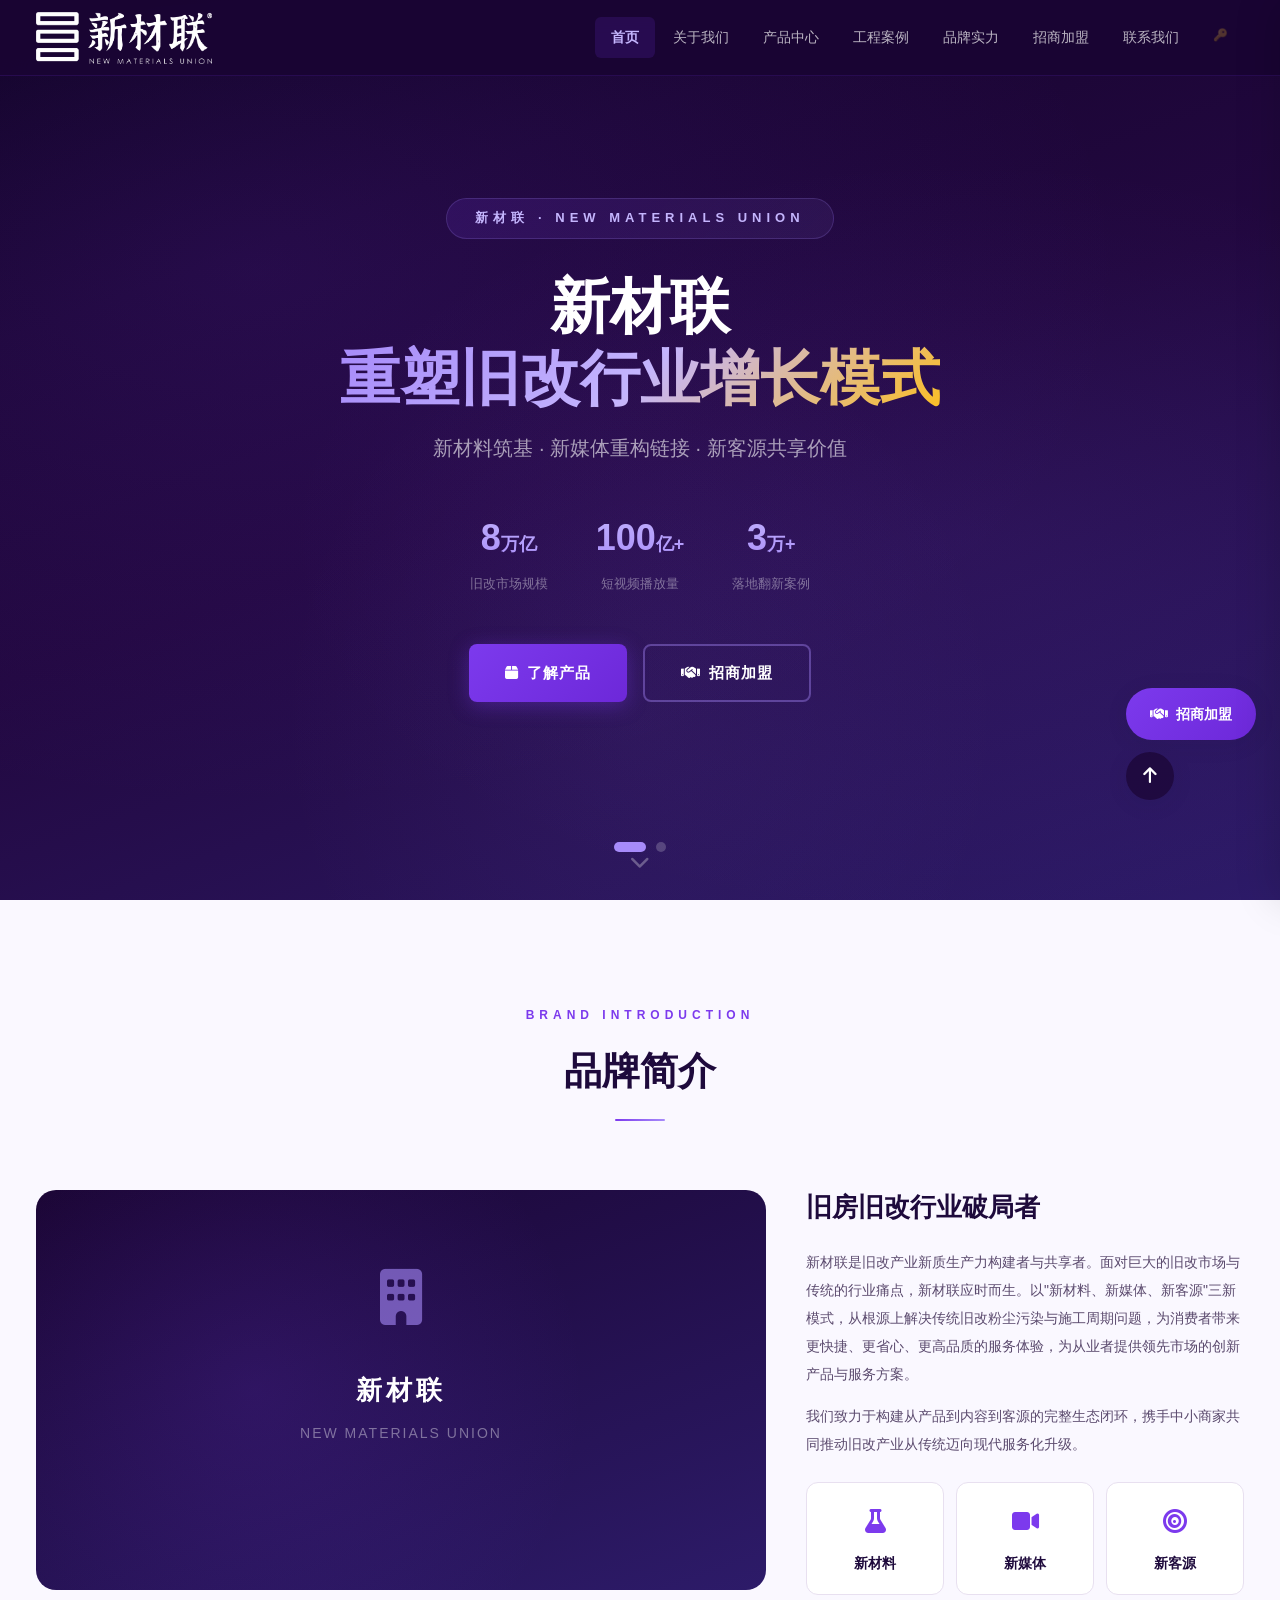
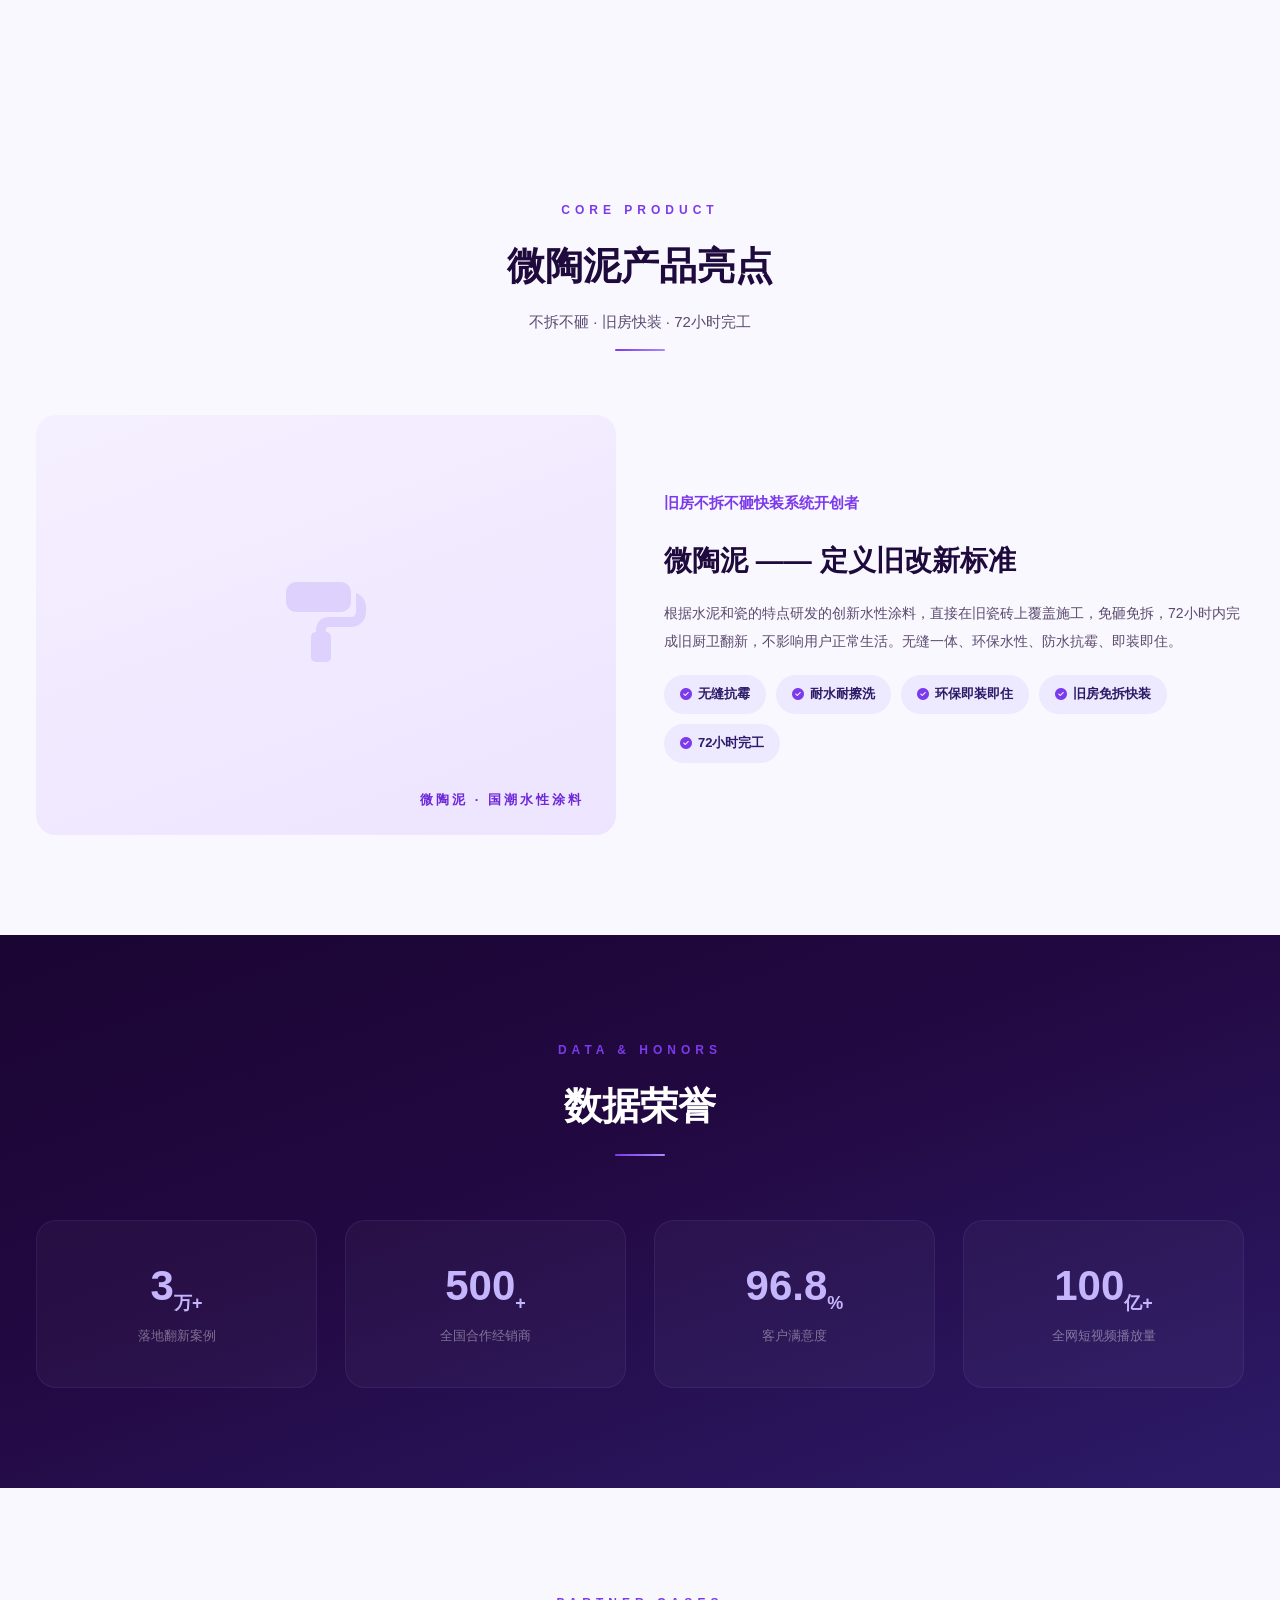
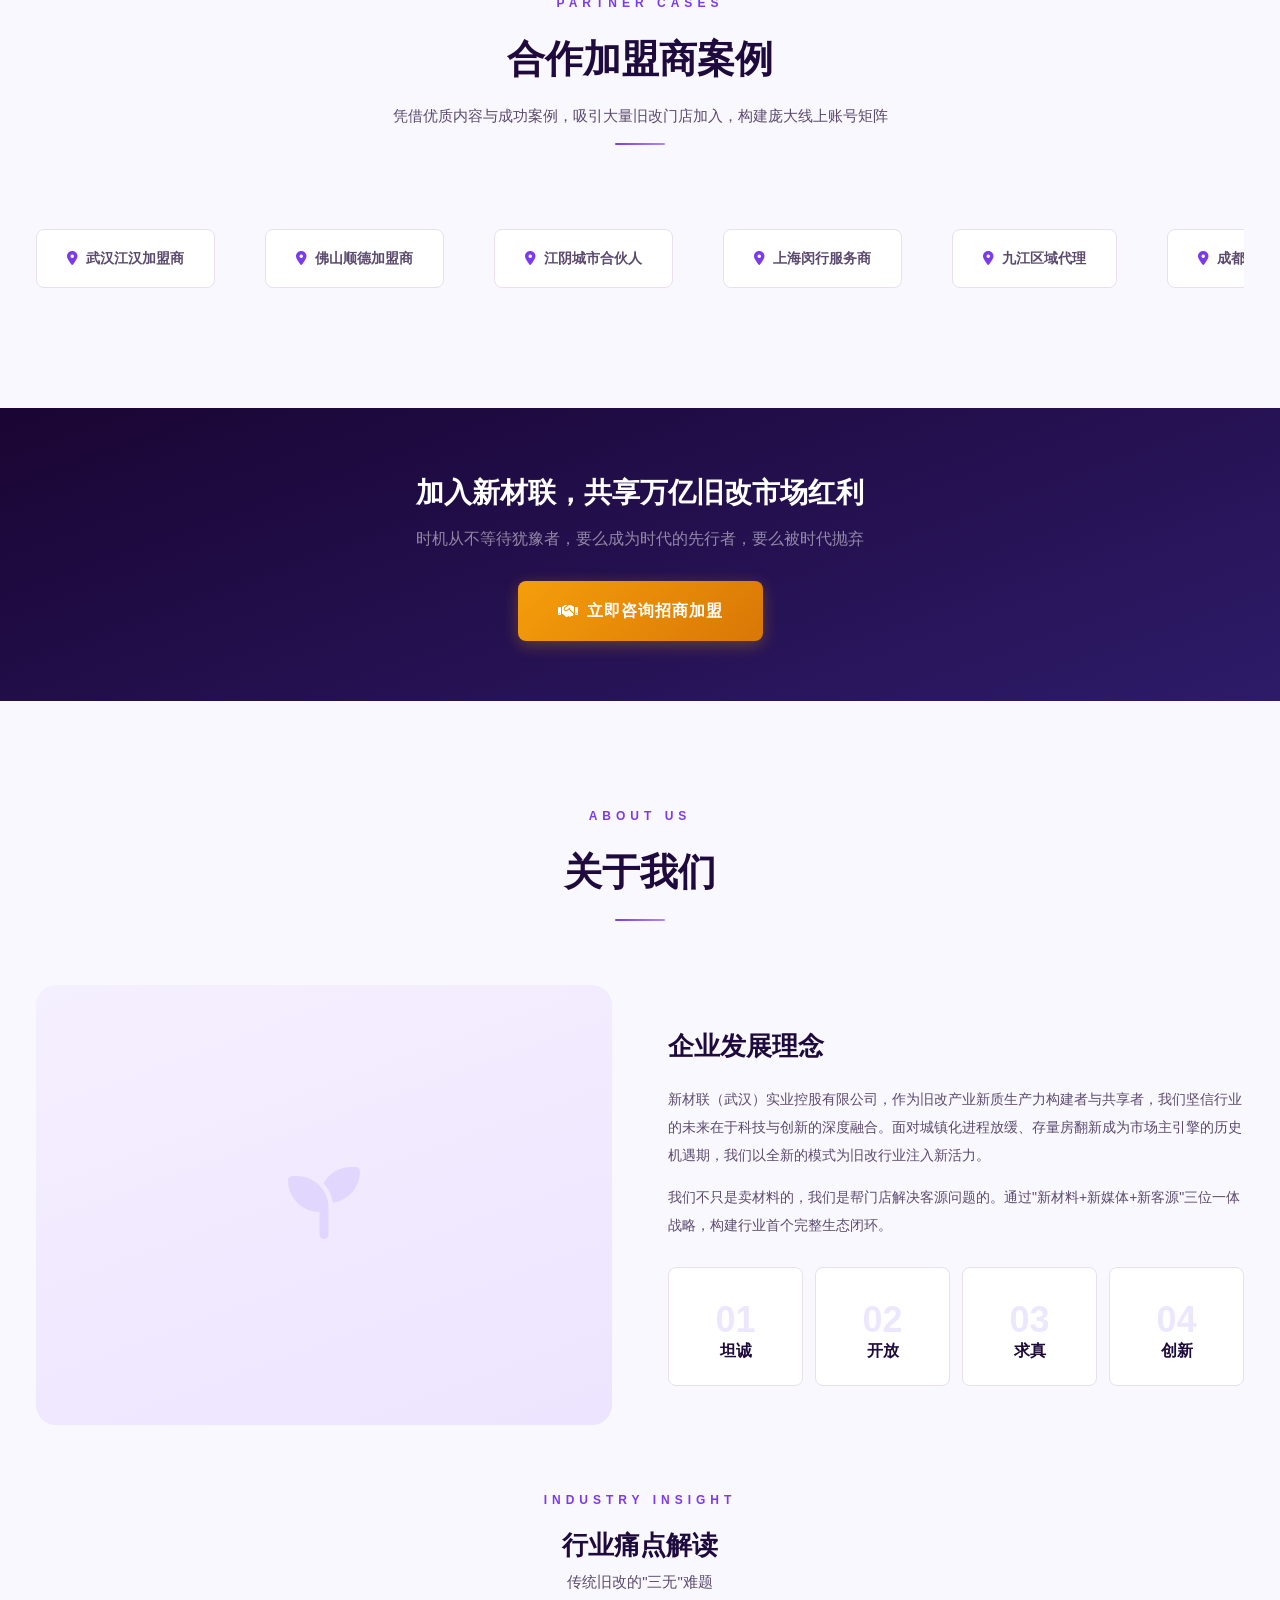
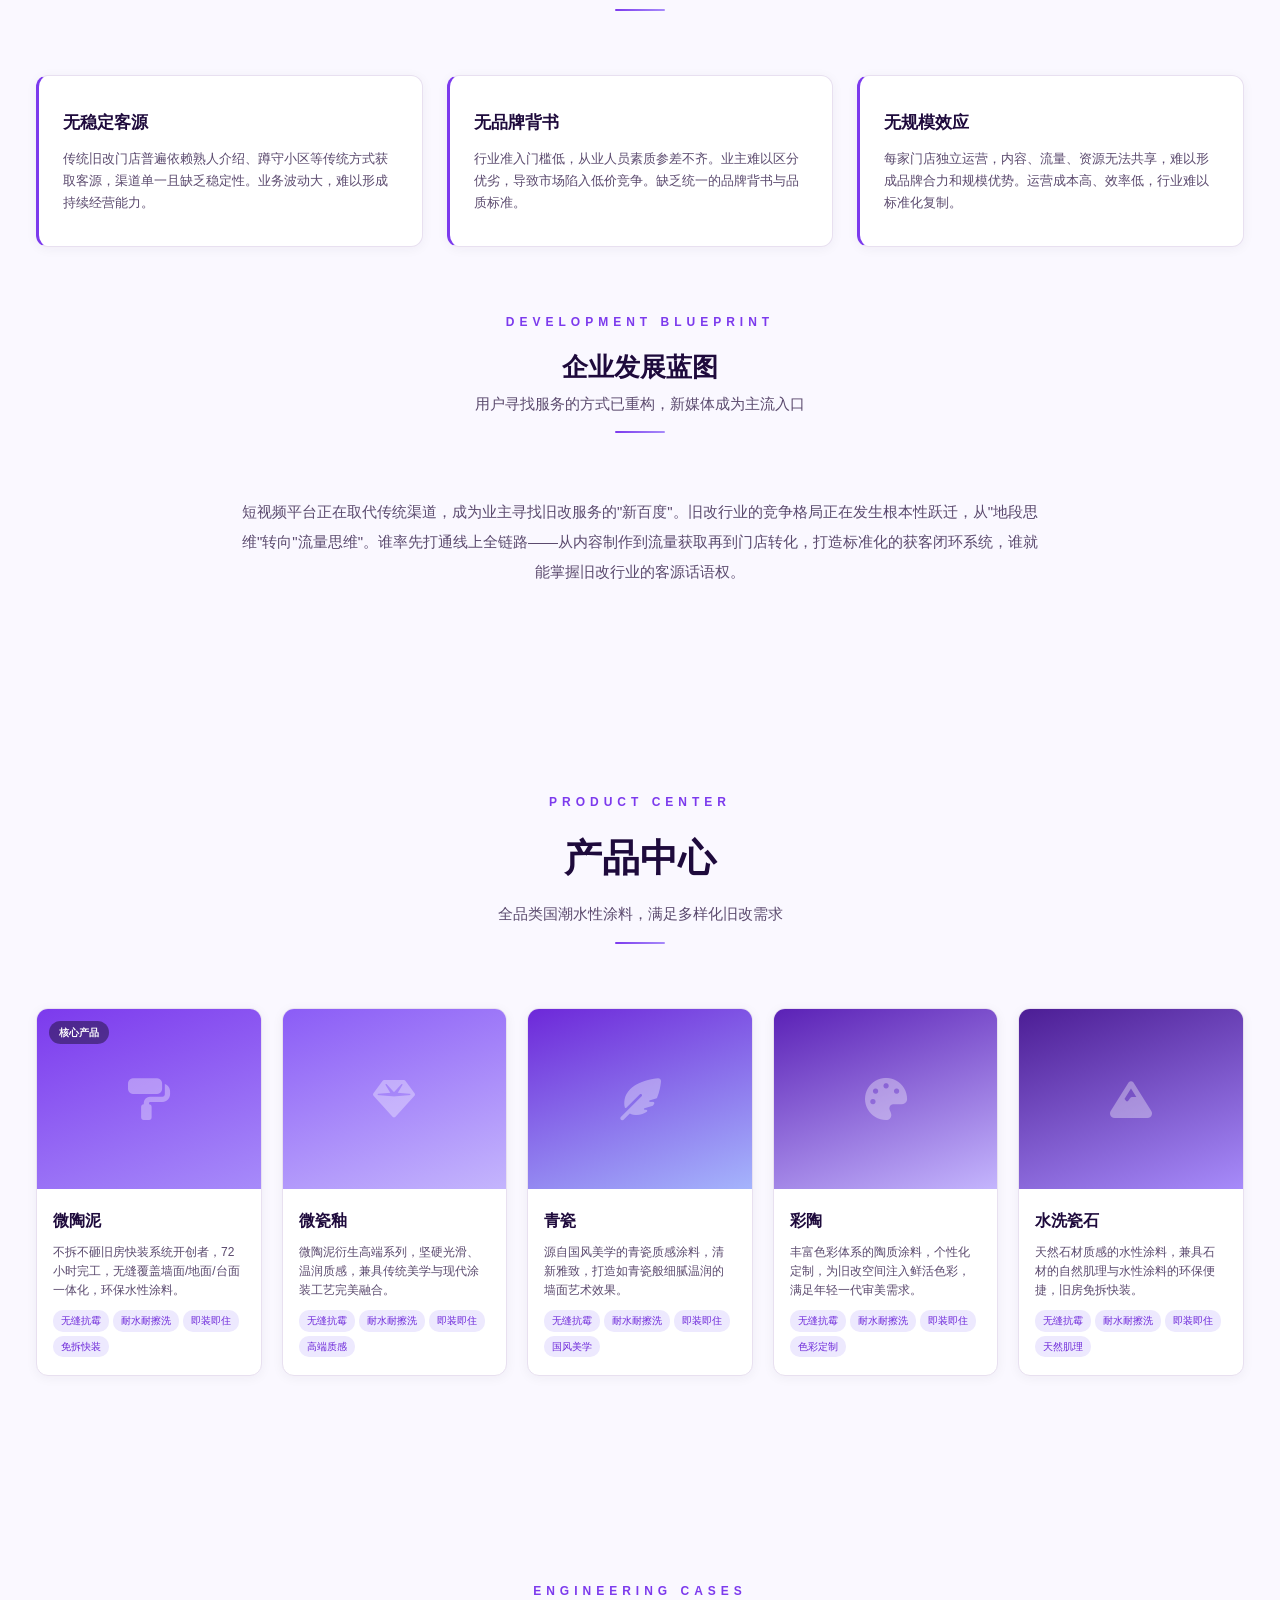
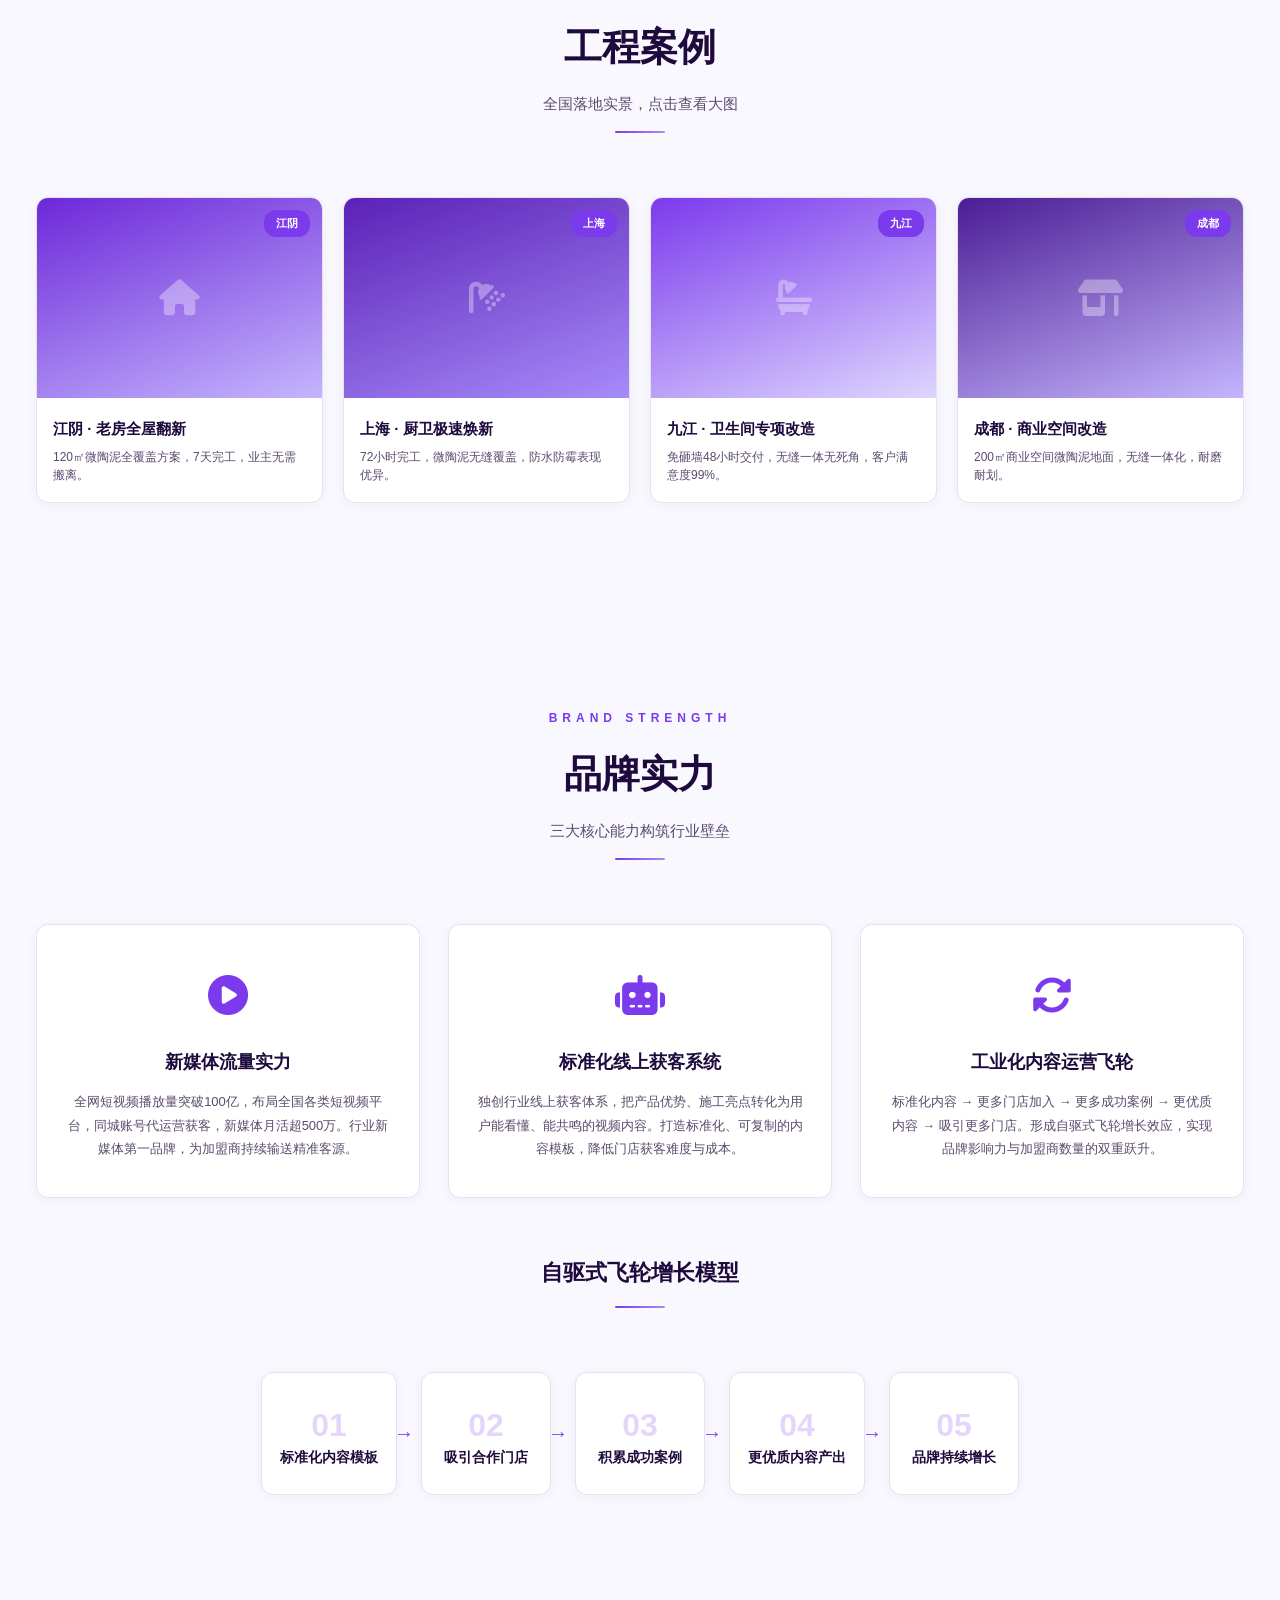
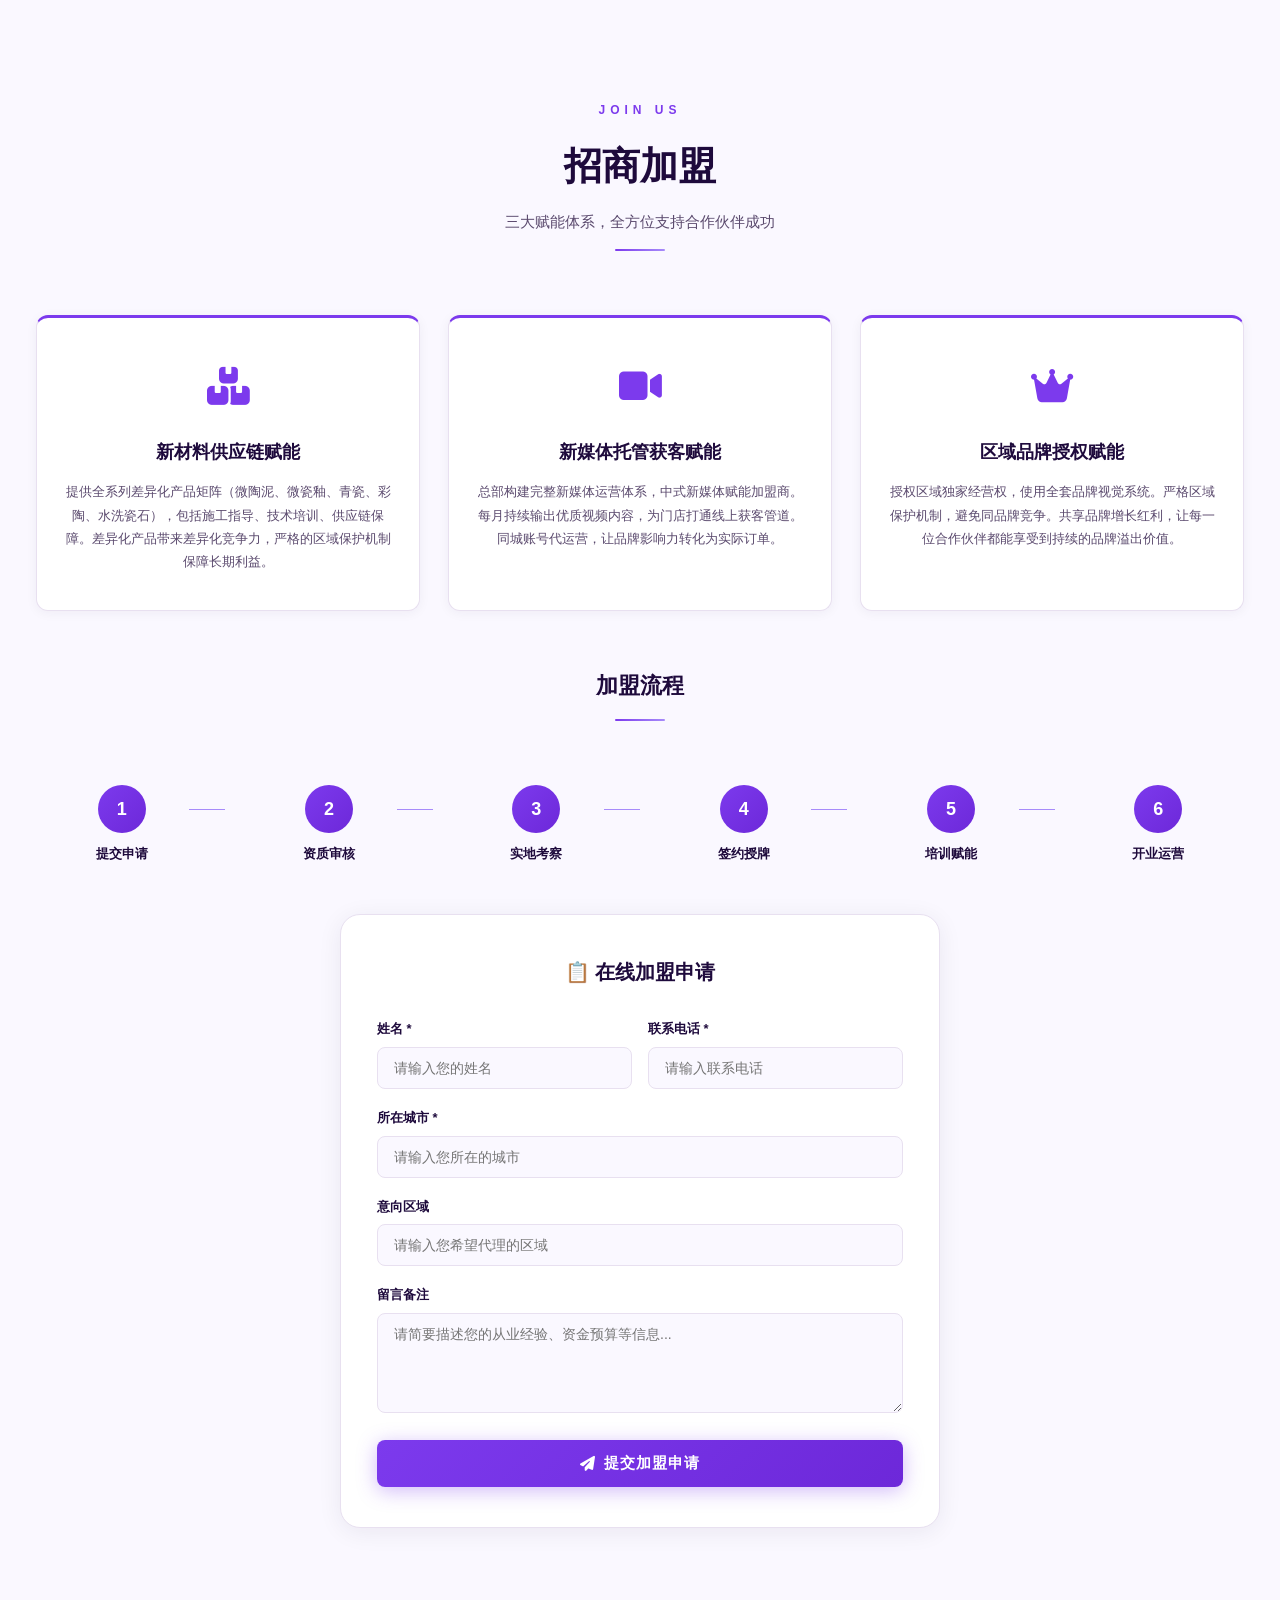
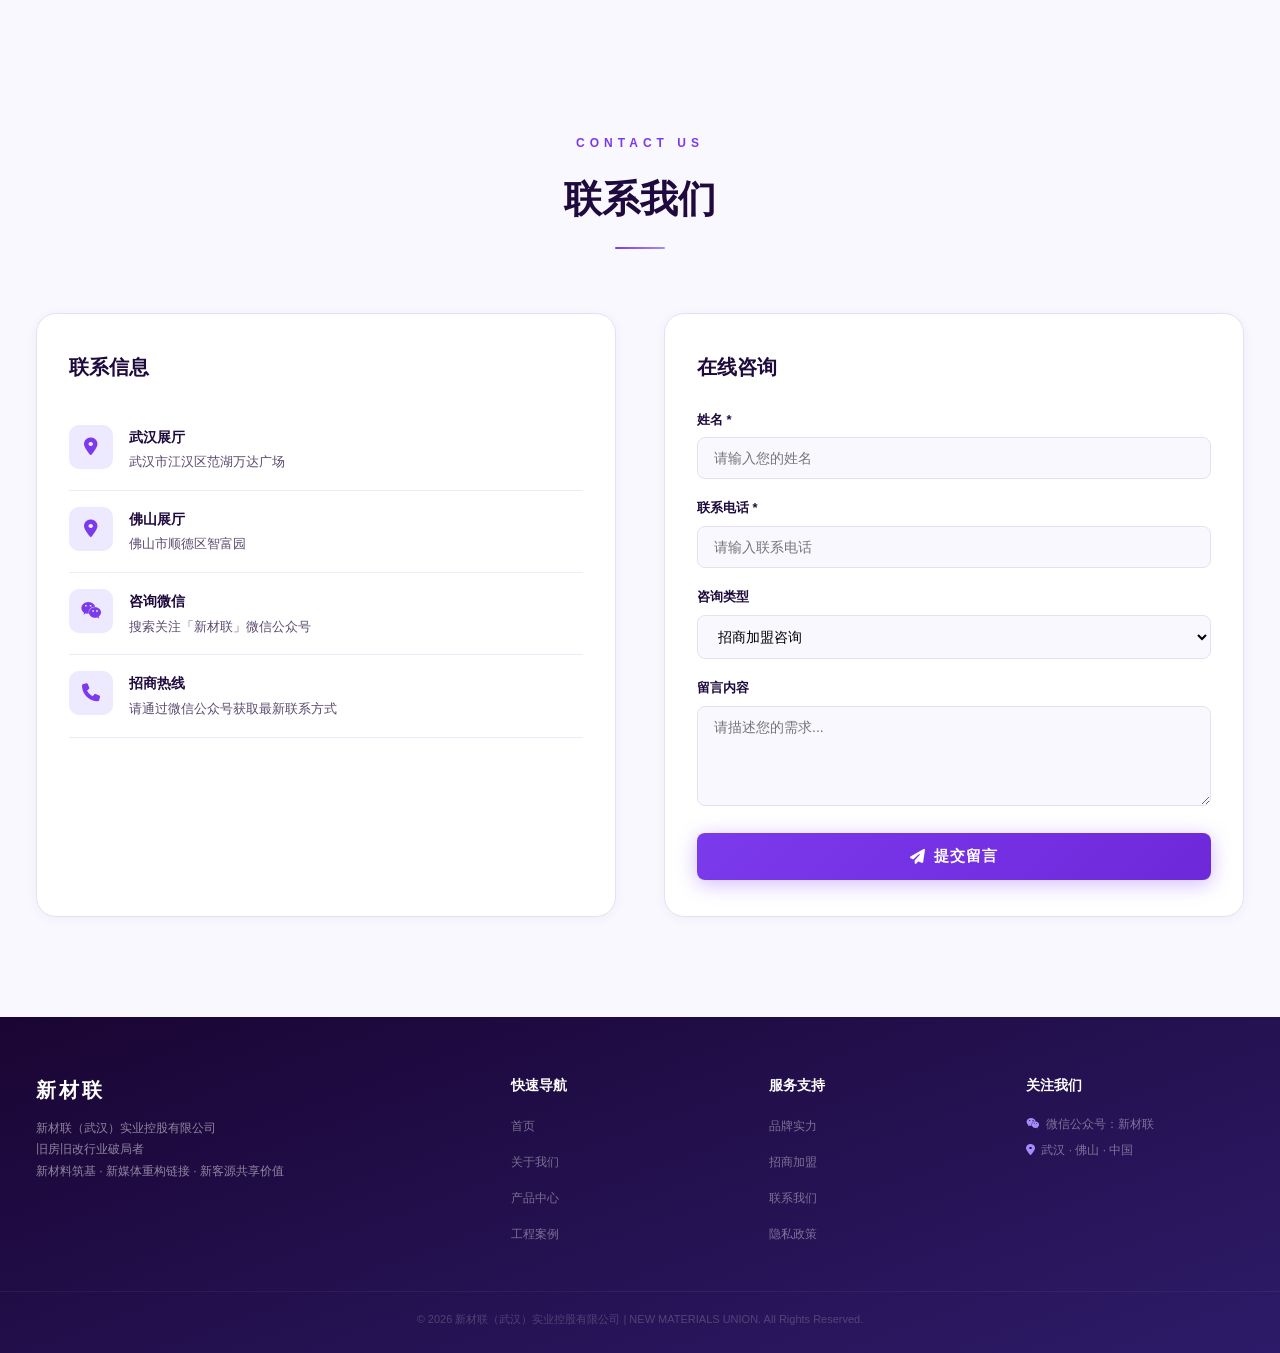
==== index.html @ 7098eec2 "Add files via upload" ====
<!DOCTYPE html>
<html lang="zh-CN">
<head>
<meta charset="UTF-8">
<meta name="viewport" content="width=device-width, initial-scale=1.0">
<title>新材联 - 旧房旧改行业破局者 | 新材料·新媒体·新客源</title>
<meta name="description" content="新材联(武汉)实业控股有限公司，旧房旧改行业破局者。微陶泥不拆不砸旧房快装，72小时完工。全网短视频播放超100亿，500+合作经销商，3万+落地翻新案例。">
<link rel="stylesheet" href="https://cdnjs.cloudflare.com/ajax/libs/font-awesome/6.4.0/css/all.min.css">
<style>
/* ==================== CSS Variables - Purple Theme ==================== */
:root {
  --deep: #1a0533;
  --deep2: #220840;
  --purple-dark: #2d1b69;
  --purple-mid: #4c1d95;
  --purple: #7c3aed;
  --purple-light: #a78bfa;
  --purple-soft: #c4b5fd;
  --purple-pale: #ede9fe;
  --accent: #8b5cf6;
  --accent-light: #a78bfa;
  --accent-dark: #6d28d9;
  --gold: #f59e0b;
  --gold-light: #fbbf24;
  --text-primary: #1e0a3c;
  --text-secondary: #5b4a6e;
  --text-light: #9085a0;
  --white: #FFFFFF;
  --bg: #faf8ff;
  --bg-card: #FFFFFF;
  --border: #e8e0f0;
  --border-light: #f0eaf8;
  --shadow-sm: 0 2px 12px rgba(30,10,60,0.05);
  --shadow: 0 4px 24px rgba(30,10,60,0.07);
  --shadow-lg: 0 12px 48px rgba(30,10,60,0.10);
  --radius: 12px;
  --radius-sm: 8px;
  --radius-lg: 20px;
  --transition: all 0.3s cubic-bezier(0.25, 0.8, 0.25, 1);
  --font: -apple-system, BlinkMacSystemFont, 'PingFang SC', 'Hiragino Sans GB', 'Microsoft YaHei', 'Noto Sans SC', sans-serif;
  --max-width: 1280px;
  --nav-height: 76px;
}

*, *::before, *::after { margin:0; padding:0; box-sizing:border-box; }
html { scroll-behavior: smooth; font-size: 16px; }
body {
  font-family: var(--font); color: var(--text-primary); line-height: 1.75;
  background: var(--bg); overflow-x: hidden;
}
a { text-decoration: none; color: inherit; }
ul { list-style: none; }
img { max-width: 100%; display: block; }

/* ==================== Navigation ==================== */
.navbar {
  position: fixed; top: 0; left: 0; right: 0; z-index: 1000;
  height: var(--nav-height);
  background: rgba(26,5,51,0.94); backdrop-filter: blur(16px);
  border-bottom: 1px solid rgba(124,58,237,0.15);
  transition: var(--transition);
}
.navbar.scrolled { background: rgba(26,5,51,0.98); box-shadow: 0 4px 30px rgba(0,0,0,0.4); }
.nav-container {
  max-width: var(--max-width); margin: 0 auto;
  display: flex; align-items: center; justify-content: space-between;
  height: 100%; padding: 0 36px;
}
.logo { display: flex; align-items: center; gap: 10px; cursor: pointer; }
.logo-mark {
  width: 44px; height: 44px;
  background: linear-gradient(135deg, var(--purple), var(--purple-mid));
  border-radius: 10px; display: flex; align-items: center; justify-content: center;
  font-size: 20px; font-weight: 900; color: #fff;
}
.logo-text { color: #fff; font-size: 20px; font-weight: 700; letter-spacing: 3px; line-height: 1.2; }
.logo-text small { display: block; font-size: 10px; font-weight: 400; letter-spacing: 1.5px; color: var(--purple-light); }
.nav-links { display: flex; gap: 2px; }
.nav-links a {
  color: rgba(255,255,255,0.7); font-size: 14px; font-weight: 500;
  padding: 8px 16px; border-radius: 6px; transition: var(--transition); white-space: nowrap;
}
.nav-links a:hover { color: var(--purple-light); background: rgba(124,58,237,0.1); }
.nav-links a.active { color: var(--purple-soft); background: rgba(124,58,237,0.15); font-weight: 600; }
.mobile-toggle { display: none; background: none; border: none; color: #fff; font-size: 22px; cursor: pointer; padding: 8px; }

/* ==================== Hero ==================== */
.hero {
  position: relative; width: 100%; min-height: 100vh; overflow: hidden;
  display: flex; align-items: center; justify-content: center;
  background: linear-gradient(160deg, #0d011f 0%, #1a0533 25%, #220840 50%, #2d1b69 100%);
}
.hero::before {
  content: ''; position: absolute; inset: 0;
  background:
    radial-gradient(ellipse at 20% 30%, rgba(124,58,237,0.12) 0%, transparent 60%),
    radial-gradient(ellipse at 75% 60%, rgba(139,92,246,0.08) 0%, transparent 50%),
    radial-gradient(ellipse at 50% 80%, rgba(167,139,250,0.05) 0%, transparent 40%);
}
.hero-slides { position: absolute; inset: 0; }
.hero-slide {
  position: absolute; inset: 0; opacity: 0; transition: opacity 1.2s ease;
  display: flex; align-items: center; justify-content: center;
}
.hero-slide.active { opacity: 1; }
.hero-content { position: relative; z-index: 2; text-align: center; padding: 0 24px; max-width: 1000px; }
.hero-tag {
  display: inline-block;
  background: linear-gradient(135deg, rgba(124,58,237,0.15), rgba(167,139,250,0.08));
  color: var(--purple-soft); padding: 8px 28px; border-radius: 50px;
  font-size: 13px; font-weight: 600; border: 1px solid rgba(167,139,250,0.2);
  margin-bottom: 32px; letter-spacing: 5px;
}
.hero-title { font-size: clamp(30px, 5vw, 60px); font-weight: 800; color: #fff; line-height: 1.2; margin-bottom: 16px; }
.hero-title .hl {
  background: linear-gradient(135deg, var(--purple-light), var(--purple-soft), var(--gold-light));
  -webkit-background-clip: text; -webkit-text-fill-color: transparent;
  background-clip: text;
}
.hero-subtitle { font-size: clamp(15px, 2vw, 20px); color: rgba(255,255,255,0.6); margin-bottom: 40px; font-weight: 300; }
.hero-stats { display: flex; gap: 48px; justify-content: center; flex-wrap: wrap; margin-bottom: 48px; }
.hero-stat { text-align: center; }
.hero-stat-val {
  font-size: 36px; font-weight: 900;
  background: linear-gradient(180deg, var(--purple-soft), var(--purple-light));
  -webkit-background-clip: text; -webkit-text-fill-color: transparent;
  background-clip: text;
}
.hero-stat-val small { font-size: 18px; font-weight: 600; }
.hero-stat-lbl { font-size: 13px; color: rgba(255,255,255,0.4); margin-top: 4px; }
.hero-btns { display: flex; gap: 16px; justify-content: center; flex-wrap: wrap; }
.btn {
  display: inline-flex; align-items: center; gap: 8px; padding: 14px 36px;
  border-radius: 8px; font-size: 15px; font-weight: 600; cursor: pointer;
  transition: var(--transition); border: none; letter-spacing: 1px; font-family: var(--font);
}
.btn-primary {
  background: linear-gradient(135deg, var(--purple), var(--accent-dark));
  color: #fff; box-shadow: 0 4px 20px rgba(124,58,237,0.35);
}
.btn-primary:hover { transform: translateY(-2px); box-shadow: 0 8px 30px rgba(124,58,237,0.5); }
.btn-outline { background: transparent; color: #fff; border: 2px solid rgba(167,139,250,0.4); }
.btn-outline:hover { border-color: var(--purple-light); color: var(--purple-light); transform: translateY(-2px); }
.btn-gold { background: linear-gradient(135deg, var(--gold), #d97706); color: #fff; box-shadow: 0 4px 16px rgba(245,158,11,0.3); }
.btn-gold:hover { transform: translateY(-2px); box-shadow: 0 8px 24px rgba(245,158,11,0.45); }

.hero-dots { position: absolute; bottom: 48px; left: 50%; transform: translateX(-50%); z-index: 2; display: flex; gap: 10px; }
.hero-dots span { width: 10px; height: 10px; border-radius: 50%; background: rgba(255,255,255,0.2); cursor: pointer; transition: var(--transition); }
.hero-dots span.active { background: var(--purple-light); width: 32px; border-radius: 5px; }
.hero-scroll { position: absolute; bottom: 20px; left: 50%; transform: translateX(-50%); z-index: 2; color: rgba(255,255,255,0.3); font-size: 20px; animation: bounce 2s infinite; cursor: pointer; }
@keyframes bounce { 0%,100%{transform:translateX(-50%) translateY(0)} 50%{transform:translateX(-50%) translateY(-10px)} }

/* ==================== Sections Common ==================== */
.section { padding: 100px 0; }
.section-dark {
  background: linear-gradient(160deg, var(--deep) 0%, var(--deep2) 40%, var(--purple-dark) 100%);
  color: #fff;
}
.section-light { background: #faf8ff; }
.container { max-width: var(--max-width); margin: 0 auto; padding: 0 36px; }
.section-header { text-align: center; margin-bottom: 64px; }
.section-tag { display: inline-block; color: var(--purple); font-size: 12px; font-weight: 700; letter-spacing: 5px; margin-bottom: 12px; text-transform: uppercase; }
.section-title { font-size: clamp(24px, 3.5vw, 38px); font-weight: 800; color: inherit; margin-bottom: 10px; }
.section-dark .section-title { color: #fff; }
.section-subtitle { font-size: 15px; color: var(--text-secondary); max-width: 560px; margin: 0 auto; }
.section-dark .section-subtitle { color: rgba(255,255,255,0.5); }
.divider { width: 50px; height: 2px; background: linear-gradient(90deg, var(--purple), var(--purple-light)); margin: 14px auto 0; border-radius: 1px; }

/* ==================== Brand Intro ==================== */
.brand-intro-grid { display: grid; grid-template-columns: 5fr 3fr; gap: 40px; align-items: center; }
.brand-visual {
  background: linear-gradient(160deg, var(--deep), var(--purple-dark));
  border-radius: var(--radius-lg); padding: 60px 40px; text-align: center; color: #fff;
  position: relative; overflow: hidden; min-height: 400px;
}
.brand-visual.has-bg-image { padding: 0; border-radius: 0; }
.brand-visual::before { content: ''; position: absolute; inset: 0; background: radial-gradient(circle at 30% 50%, rgba(124,58,237,0.15) 0%, transparent 60%); }
.brand-visual.has-bg-image::before { display: none; }
.brand-visual-icon { position: relative; font-size: 56px; color: var(--purple-light); margin-bottom: 20px; opacity: 0.6; }
.brand-visual h3 { position: relative; font-size: 26px; font-weight: 800; letter-spacing: 4px; }
.brand-visual p { position: relative; font-size: 14px; color: rgba(255,255,255,0.4); margin-top: 8px; letter-spacing: 2px; }
.brand-text h3 { font-size: 26px; font-weight: 700; margin-bottom: 18px; }
.brand-text p { font-size: 14px; color: var(--text-secondary); line-height: 2; margin-bottom: 14px; }
.three-mode { display: grid; grid-template-columns: repeat(3, 1fr); gap: 12px; margin-top: 24px; }
.mode-item { text-align: center; padding: 18px 12px; border-radius: var(--radius); border: 1px solid var(--border); transition: var(--transition); background: #fff; }
.mode-item:hover { border-color: var(--purple); transform: translateY(-3px); box-shadow: 0 4px 12px rgba(124,58,237,0.08); }
.mode-item .m-icon { font-size: 24px; color: var(--purple); margin-bottom: 8px; }
.mode-item .m-label { font-size: 14px; font-weight: 700; }

/* ==================== Product Highlight ==================== */
.product-highlight { display: grid; grid-template-columns: 1fr 1fr; gap: 48px; align-items: center; }
.ph-visual {
  background: linear-gradient(160deg, #f5f0ff, #ede4ff);
  border-radius: var(--radius-lg); height: 420px; display: flex;
  align-items: center; justify-content: center; position: relative; overflow: hidden;
}
.ph-visual-icon { font-size: 80px; color: var(--purple-light); opacity: 0.25; }
.ph-visual-label { position: absolute; bottom: 24px; right: 32px; font-size: 13px; color: var(--accent-dark); font-weight: 600; letter-spacing: 3px; }
.ph-info h3 { font-size: 28px; font-weight: 700; margin-bottom: 14px; }
.ph-info .subtitle { font-size: 15px; color: var(--purple); font-weight: 600; margin-bottom: 18px; }
.ph-info p { font-size: 14px; color: var(--text-secondary); line-height: 2; margin-bottom: 20px; }
.ph-features { display: flex; flex-wrap: wrap; gap: 10px; }
.ph-features span {
  display: inline-flex; align-items: center; gap: 6px; font-size: 13px; font-weight: 600;
  color: var(--purple-dark); background: var(--purple-pale); padding: 8px 16px; border-radius: 20px;
}
.ph-features span i { color: var(--purple); font-size: 12px; }

/* ==================== Stats ==================== */
.stats-row { display: grid; grid-template-columns: repeat(4, 1fr); gap: 28px; }
.stat-card {
  text-align: center; padding: 40px 20px;
  background: rgba(255,255,255,0.03); border-radius: var(--radius-lg);
  border: 1px solid rgba(167,139,250,0.1); transition: var(--transition);
}
.stat-card:hover { background: rgba(255,255,255,0.06); transform: translateY(-4px); }
.stat-val { font-size: 42px; font-weight: 900; color: var(--purple-soft); line-height: 1.2; }
.stat-val sub { font-size: 18px; font-weight: 600; }
.stat-label { font-size: 13px; color: rgba(255,255,255,0.4); margin-top: 10px; }

/* ==================== Product Cards ==================== */
.product-grid { display: grid; grid-template-columns: repeat(5, 1fr); gap: 20px; }
.product-card {
  background: #fff; border-radius: var(--radius); overflow: hidden;
  box-shadow: var(--shadow-sm); transition: var(--transition); border: 1px solid var(--border);
}
.product-card:hover { transform: translateY(-6px); box-shadow: var(--shadow-lg); }
.pc-visual {
  height: 180px; display: flex; align-items: center; justify-content: center;
  font-size: 42px; color: rgba(255,255,255,0.35); position: relative; overflow: hidden;
}
.pc-visual-1 { background: linear-gradient(160deg, #7c3aed, #a78bfa); }
.pc-visual-2 { background: linear-gradient(160deg, #8b5cf6, #c4b5fd); }
.pc-visual-3 { background: linear-gradient(160deg, #6d28d9, #a5b4fc); }
.pc-visual-4 { background: linear-gradient(160deg, #5b21b6, #c4b5fd); }
.pc-visual-5 { background: linear-gradient(160deg, #4c1d95, #a78bfa); }
.pc-tag { position: absolute; top: 12px; left: 12px; background: rgba(0,0,0,0.4); color: #fff; padding: 3px 10px; border-radius: 12px; font-size: 10px; font-weight: 600; }
.pc-info { padding: 18px 16px; }
.pc-info h4 { font-size: 16px; font-weight: 700; margin-bottom: 8px; }
.pc-info p { font-size: 12px; color: var(--text-secondary); line-height: 1.6; margin-bottom: 10px; }
.pc-tags { display: flex; flex-wrap: wrap; gap: 4px; }
.pc-tags span { font-size: 10px; background: var(--purple-pale); color: var(--accent-dark); padding: 2px 8px; border-radius: 10px; }

/* ==================== Case Cards ==================== */
.case-grid { display: grid; grid-template-columns: repeat(4, 1fr); gap: 20px; }
.case-card {
  background: #fff; border-radius: var(--radius); overflow: hidden;
  box-shadow: var(--shadow-sm); transition: var(--transition); cursor: pointer; border: 1px solid var(--border);
}
.case-card:hover { transform: translateY(-6px); box-shadow: var(--shadow-lg); }
.case-img {
  height: 200px; display: flex; align-items: center; justify-content: center;
  font-size: 36px; position: relative; overflow: hidden; color: rgba(255,255,255,0.35);
}
.case-img-1 { background: linear-gradient(160deg, #6d28d9, #c4b5fd); }
.case-img-2 { background: linear-gradient(160deg, #5b21b6, #a78bfa); }
.case-img-3 { background: linear-gradient(160deg, #7c3aed, #ddd6fe); }
.case-img-4 { background: linear-gradient(160deg, #4c1d95, #c4b5fd); }
.case-city { position: absolute; top: 12px; right: 12px; background: var(--purple); color: #fff; padding: 4px 12px; border-radius: 12px; font-size: 11px; font-weight: 600; }
.case-body { padding: 18px 16px; }
.case-body h4 { font-size: 15px; font-weight: 700; margin-bottom: 6px; }
.case-body p { font-size: 12px; color: var(--text-secondary); line-height: 1.5; }

/* ==================== About ==================== */
.about-grid { display: grid; grid-template-columns: 1fr 1fr; gap: 56px; align-items: center; }
.about-media {
  background: linear-gradient(160deg, #f5f0ff, #ede4ff);
  border-radius: var(--radius-lg); height: 440px;
  display: flex; align-items: center; justify-content: center; position: relative;
}
.about-media-icon { font-size: 72px; color: var(--purple-light); opacity: 0.2; }
.about-text h3 { font-size: 26px; font-weight: 700; margin-bottom: 16px; }
.about-text p { font-size: 14px; color: var(--text-secondary); line-height: 2; margin-bottom: 14px; }
.values-row { display: grid; grid-template-columns: repeat(4, 1fr); gap: 12px; margin-top: 28px; }
.val-item { text-align: center; padding: 20px 10px; border: 1px solid var(--border); border-radius: var(--radius-sm); background: #fff; transition: var(--transition); }
.val-item:hover { border-color: var(--purple); box-shadow: 0 4px 12px rgba(124,58,237,0.08); }
.val-num { font-size: 36px; font-weight: 900; color: var(--purple-light); opacity: 0.2; }
.val-word { font-size: 16px; font-weight: 700; margin-top: -14px; }
.pain-points { display: grid; grid-template-columns: repeat(3, 1fr); gap: 24px; margin-top: 48px; }
.pp-card {
  background: #fff; border-radius: var(--radius); padding: 32px 24px;
  box-shadow: var(--shadow-sm); border: 1px solid var(--border);
  border-left: 3px solid var(--purple); transition: var(--transition);
}
.pp-card:hover { box-shadow: var(--shadow); }
.pp-card h4 { font-size: 17px; font-weight: 700; margin-bottom: 10px; }
.pp-card p { font-size: 13px; color: var(--text-secondary); line-height: 1.7; }

/* ==================== Strength ==================== */
.strength-flow { display: grid; grid-template-columns: repeat(3, 1fr); gap: 28px; }
.sf-card {
  background: #fff; border-radius: var(--radius); padding: 36px 28px; text-align: center;
  box-shadow: var(--shadow-sm); border: 1px solid var(--border); transition: var(--transition);
}
.sf-card:hover { transform: translateY(-4px); box-shadow: var(--shadow-lg); }
.sf-icon { font-size: 40px; color: var(--purple); margin-bottom: 16px; }
.sf-card h4 { font-size: 18px; font-weight: 700; margin-bottom: 12px; }
.sf-card p { font-size: 13px; color: var(--text-secondary); line-height: 1.8; }
.flywheel { display: flex; align-items: center; justify-content: center; gap: 24px; margin-top: 50px; flex-wrap: wrap; }
.fw-step {
  text-align: center; background: #fff; border-radius: var(--radius); padding: 24px 18px;
  box-shadow: var(--shadow-sm); border: 1px solid var(--border); min-width: 130px;
  position: relative; transition: var(--transition);
}
.fw-step:hover { border-color: var(--purple); }
.fw-step:not(:last-child)::after { content: '→'; position: absolute; right: -18px; top: 50%; transform: translateY(-50%); font-size: 20px; color: var(--purple); }
.fw-num { font-size: 32px; font-weight: 900; color: var(--purple); opacity: 0.2; }
.fw-label { font-size: 14px; font-weight: 600; margin-top: -8px; }

/* ==================== Franchise ==================== */
.franchise-grid { display: grid; grid-template-columns: repeat(3, 1fr); gap: 28px; }
.fc-card {
  background: #fff; border-radius: var(--radius); padding: 36px 28px; text-align: center;
  box-shadow: var(--shadow-sm); border: 1px solid var(--border);
  border-top: 3px solid var(--purple); transition: var(--transition);
}
.fc-card:hover { transform: translateY(-6px); box-shadow: var(--shadow-lg); }
.fc-icon { font-size: 38px; color: var(--purple); margin-bottom: 16px; }
.fc-card h4 { font-size: 18px; font-weight: 700; margin-bottom: 12px; }
.fc-card p { font-size: 13px; color: var(--text-secondary); line-height: 1.8; }
.process-steps { display: flex; justify-content: center; gap: 36px; margin-top: 48px; flex-wrap: wrap; }
.ps-step { text-align: center; position: relative; flex: 1; min-width: 100px; }
.ps-step:not(:last-child)::after { content: ''; position: absolute; top: 24px; right: -18px; width: 36px; height: 1px; background: var(--purple-light); }
.ps-num { width: 48px; height: 48px; border-radius: 50%; background: linear-gradient(135deg, var(--purple), var(--accent-dark)); color: #fff; display: flex; align-items: center; justify-content: center; font-weight: 900; font-size: 18px; margin: 0 auto 10px; }
.ps-label { font-size: 13px; font-weight: 600; }
.form-card {
  max-width: 600px; margin: 48px auto 0; background: #fff; border-radius: var(--radius-lg);
  padding: 40px 36px; box-shadow: var(--shadow); border: 1px solid var(--border);
}
.form-card h3 { font-size: 20px; font-weight: 700; text-align: center; margin-bottom: 28px; }
.form-row { display: grid; grid-template-columns: 1fr 1fr; gap: 16px; }
.form-group { margin-bottom: 18px; }
.form-group label { display: block; font-size: 13px; font-weight: 600; margin-bottom: 6px; }
.form-group input, .form-group select, .form-group textarea {
  width: 100%; padding: 12px 16px; border: 1px solid var(--border); border-radius: var(--radius-sm);
  font-size: 14px; font-family: var(--font); background: #faf8ff; transition: var(--transition);
}
.form-group input:focus, .form-group select:focus, .form-group textarea:focus { border-color: var(--purple); outline: none; background: #fff; }
.form-group textarea { resize: vertical; min-height: 100px; }

/* ==================== Contact ==================== */
.contact-grid { display: grid; grid-template-columns: 1fr 1fr; gap: 48px; }
.contact-card {
  background: #fff; border-radius: var(--radius-lg); padding: 36px 32px;
  box-shadow: var(--shadow-sm); border: 1px solid var(--border);
}
.contact-card h3 { font-size: 20px; font-weight: 700; margin-bottom: 24px; }
.ci-row { display: flex; gap: 16px; padding: 16px 0; border-bottom: 1px solid var(--border-light); align-items: flex-start; }
.ci-icon { width: 44px; height: 44px; background: var(--purple-pale); border-radius: 10px; display: flex; align-items: center; justify-content: center; font-size: 18px; color: var(--purple); flex-shrink: 0; }
.ci-text h5 { font-size: 14px; font-weight: 700; margin-bottom: 2px; }
.ci-text p { font-size: 13px; color: var(--text-secondary); }

/* ==================== Clients Marquee ==================== */
.clients-marquee { overflow: hidden; padding: 20px 0; }
.clients-track { display: flex; gap: 50px; animation: scrollX 30s linear infinite; align-items: center; }
@keyframes scrollX { 0%{transform:translateX(0)} 100%{transform:translateX(-50%)} }
.client-badge {
  flex-shrink: 0; padding: 16px 30px; background: #fff; border-radius: var(--radius-sm);
  border: 1px solid var(--border); font-size: 14px; font-weight: 600; color: var(--text-secondary);
  display: flex; align-items: center; gap: 8px; white-space: nowrap;
}
.client-badge i { color: var(--purple); }

/* ==================== Footer ==================== */
.footer {
  background: linear-gradient(160deg, var(--deep), var(--purple-dark));
  color: rgba(255,255,255,0.5); padding: 56px 0 24px;
}
.footer-grid { display: grid; grid-template-columns: 2fr 1fr 1fr 1fr; gap: 40px; max-width: var(--max-width); margin: 0 auto; padding: 0 36px; }
.footer-brand h3 { font-size: 20px; color: #fff; letter-spacing: 3px; margin-bottom: 10px; }
.footer-brand p { font-size: 12px; line-height: 1.8; margin-bottom: 12px; }
.footer h5 { font-size: 14px; color: #fff; margin-bottom: 14px; }
.footer ul li { margin-bottom: 8px; }
.footer ul li a { font-size: 12px; color: rgba(255,255,255,0.4); transition: var(--transition); }
.footer ul li a:hover { color: var(--purple-light); }
.footer-bottom { text-align: center; border-top: 1px solid rgba(255,255,255,0.05); margin-top: 36px; padding-top: 18px; font-size: 11px; color: rgba(255,255,255,0.2); max-width: var(--max-width); margin-left: auto; margin-right: auto; padding-left: 36px; padding-right: 36px; }

/* ==================== Float Btns ==================== */
.float-btn { position: fixed; right: 24px; bottom: 100px; z-index: 999; display: flex; flex-direction: column; gap: 12px; }
.float-btn-item {
  width: 48px; height: 48px; border-radius: 50%; display: flex; align-items: center; justify-content: center;
  color: #fff; font-size: 18px; cursor: pointer; box-shadow: var(--shadow); transition: var(--transition);
}
.float-btn-item.franchise-btn {
  width: auto; height: auto; border-radius: 30px; padding: 14px 24px; font-size: 14px; font-weight: 700;
  background: linear-gradient(135deg, var(--purple), var(--accent-dark));
  gap: 8px; animation: pulse 2s infinite;
}
@keyframes pulse { 0%,100%{box-shadow:0 0 0 0 rgba(124,58,237,0.4)} 50%{box-shadow:0 0 0 12px rgba(124,58,237,0)} }
.float-btn-item.back-top-btn { background: rgba(26,5,51,0.7); }
.float-btn-item:hover { transform: translateY(-3px); }

/* ==================== Lightbox ==================== */
.lightbox {
  position: fixed; inset: 0; z-index: 9999; background: rgba(0,0,0,0.9);
  display: none; align-items: center; justify-content: center;
}
.lightbox.open { display: flex; }
.lightbox-close { position: absolute; top: 20px; right: 28px; font-size: 32px; color: #fff; cursor: pointer; background: none; border: none; }
.lightbox-content { max-width: 90vw; max-height: 85vh; display: flex; align-items: center; justify-content: center; }
.lightbox-content .lb-inner { padding: 40px; border-radius: var(--radius-lg); text-align: center; background: var(--purple-dark); }
.lightbox-content .lb-img { max-width: 100%; max-height: 60vh; border-radius: var(--radius); margin-bottom: 16px; }
.lightbox-content .lb-icon { font-size: 60px; color: rgba(255,255,255,0.25); margin-bottom: 16px; }
.lightbox-content h4 { font-size: 22px; color: #fff; margin-bottom: 6px; }
.lightbox-content p { font-size: 14px; color: rgba(255,255,255,0.5); }

/* ==================== Modal ==================== */
.modal-overlay {
  position: fixed; inset: 0; z-index: 10000; background: rgba(0,0,0,0.5);
  display: none; align-items: center; justify-content: center;
}
.modal-overlay.open { display: flex; }
.modal-box {
  background: #fff; border-radius: var(--radius-lg); padding: 40px 36px;
  text-align: center; max-width: 420px; width: 90%; box-shadow: var(--shadow-lg);
}
.modal-box .modal-icon { font-size: 48px; color: #10b981; margin-bottom: 16px; }
.modal-box h3 { font-size: 20px; margin-bottom: 8px; }
.modal-box p { font-size: 14px; color: var(--text-secondary); margin-bottom: 20px; }

/* ==================== CMS Visual Editor ==================== */
/* Edit hover indicator */
body.admin-mode [data-cms] {
  position: relative; outline: 2px dashed transparent; outline-offset: 4px;
  transition: outline-color 0.2s; cursor: pointer;
}
body.admin-mode [data-cms]:hover { outline-color: var(--purple); }
body.admin-mode [data-cms$="-img"]:hover { outline-color: #f59e0b; z-index: 10; }
body.admin-mode [data-cms$="-img"] { position: relative; z-index: 5; }
body.admin-mode [data-cms]::after {
  content: '✎ 编辑'; position: absolute; top: -28px; right: 0;
  background: var(--purple); color: #fff; font-size: 11px; padding: 3px 10px;
  border-radius: 4px; opacity: 0; transition: opacity 0.2s; pointer-events: none; z-index: 10;
}
body.admin-mode [data-cms$="-img"]::after {
  content: '🖼 换图'; background: #f59e0b;
}
body.admin-mode [data-cms]:hover::after { opacity: 1; }

/* CMS Panel */
.cms-panel {
  position: fixed; top: 0; right: 0; bottom: 0; width: 460px; max-width: 100vw;
  background: #fff; z-index: 10001; box-shadow: -4px 0 40px rgba(0,0,0,0.15);
  transform: translateX(100%); transition: transform 0.35s cubic-bezier(0.25, 0.8, 0.25, 1);
  display: flex; flex-direction: column; overflow-y: auto;
}
.cms-panel.open { transform: translateX(0); }
.cms-panel-header {
  padding: 20px 24px; border-bottom: 1px solid var(--border);
  display: flex; justify-content: space-between; align-items: center;
  position: sticky; top: 0; background: #fff; z-index: 1;
}
.cms-panel-header h3 { font-size: 18px; }
.cms-panel-close { background: none; border: none; font-size: 22px; cursor: pointer; color: var(--text-secondary); }
.cms-panel-body { padding: 24px; flex: 1; }
.cms-panel-body label {
  display: block; font-size: 13px; font-weight: 700; color: var(--text-primary); margin-bottom: 6px; margin-top: 16px;
}
.cms-panel-body label:first-child { margin-top: 0; }
.cms-panel-body textarea {
  width: 100%; min-height: 80px; padding: 10px; border: 1px solid var(--border);
  border-radius: var(--radius-sm); font-size: 13px; font-family: var(--font); resize: vertical;
}
.cms-panel-body input[type="text"], .cms-panel-body input[type="url"] {
  width: 100%; padding: 10px; border: 1px solid var(--border); border-radius: var(--radius-sm); font-size: 13px;
}
.cms-panel-body .hint { font-size: 11px; color: var(--text-light); margin-top: 4px; }
.cms-panel-body .media-preview { margin-top: 10px; }
.cms-panel-body .media-preview img { max-width: 100%; border-radius: var(--radius-sm); max-height: 200px; }
.cms-panel-body .media-preview iframe { width: 100%; height: 200px; border-radius: var(--radius-sm); }
.cms-panel-body .media-preview .remove-media {
  display: inline-block; margin-top: 6px; font-size: 11px; color: #ef4444; cursor: pointer; text-decoration: underline;
}
/* CMS upload & controls */
.cms-upload-row { display: flex; gap: 8px; align-items: center; }
.cms-upload-row input { flex: 1; }
.cms-file-btn {
  display: inline-flex; align-items: center; gap: 4px; padding: 10px 16px;
  background: var(--purple-pale); color: var(--purple); border-radius: var(--radius-sm);
  font-size: 12px; font-weight: 600; cursor: pointer; white-space: nowrap; transition: var(--transition);
  border: 1px solid var(--border);
}
.cms-file-btn:hover { background: var(--purple); color: #fff; }
.cms-media-controls { background: #faf8ff; border-radius: var(--radius-sm); padding: 14px 16px; margin-top: 10px; }
.cms-media-controls label { font-size: 12px !important; margin-top: 8px !important; margin-bottom: 4px !important; }
.cms-radio-group { display: flex; flex-wrap: wrap; gap: 4px; margin-bottom: 6px; }
.cms-radio { display: inline-flex; align-items: center; gap: 3px; font-size: 11px; font-weight: 500; padding: 4px 10px; border: 1px solid var(--border); border-radius: 14px; cursor: pointer; transition: var(--transition); background: #fff; }
.cms-radio:hover { border-color: var(--purple); background: var(--purple-pale); }
.cms-radio input[type="radio"] { width: auto; margin: 0; accent-color: var(--purple); }
.cms-panel-footer {
  padding: 20px 24px; border-top: 1px solid var(--border);
  display: flex; gap: 10px; position: sticky; bottom: 0; background: #fff;
}
.cms-panel-overlay {
  position: fixed; inset: 0; background: rgba(0,0,0,0.3); z-index: 10000;
  display: none;
}
.cms-panel-overlay.show { display: block; }

/* Admin toolbar */
.admin-toolbar {
  position: fixed; top: var(--nav-height); left: 0; right: 0; z-index: 998;
  background: linear-gradient(90deg, var(--purple), var(--accent-dark));
  color: #fff; padding: 6px 20px; font-size: 12px;
  display: none; align-items: center; justify-content: center; gap: 16px;
}
.admin-toolbar.show { display: flex; }
.admin-toolbar button, .admin-toolbar .at-btn {
  background: rgba(255,255,255,0.15); color: #fff; border: none;
  padding: 4px 14px; border-radius: 4px; font-size: 12px; cursor: pointer; font-family: var(--font);
}
.admin-toolbar button:hover { background: rgba(255,255,255,0.25); }
.admin-toolbar .at-logout { margin-left: auto; cursor: pointer; opacity: 0.7; }
.admin-toolbar .at-logout:hover { opacity: 1; }

/* Login */
.login-page {
  position: fixed; inset: 0; z-index: 10002; display: flex; align-items: center; justify-content: center;
  background: linear-gradient(160deg, var(--deep), var(--purple-dark));
}
.login-box {
  background: #fff; border-radius: var(--radius-lg); padding: 48px 40px;
  max-width: 400px; width: 90%; text-align: center; box-shadow: var(--shadow-lg);
}
.login-box h2 { font-size: 22px; margin-bottom: 4px; }
.login-box .login-sub { font-size: 13px; color: var(--text-secondary); margin-bottom: 28px; }
.login-box input {
  width: 100%; padding: 12px 16px; border: 1px solid var(--border); border-radius: var(--radius-sm);
  font-size: 14px; margin-bottom: 14px; font-family: var(--font);
}
.login-box .login-error { color: #ef4444; font-size: 12px; margin-bottom: 10px; display: none; }

/* ==================== Animations ==================== */
.fade-in { opacity: 0; transform: translateY(30px); transition: opacity 0.7s ease, transform 0.7s ease; }
.fade-in.visible { opacity: 1; transform: translateY(0); }

/* Admin-added media in blocks */
.cms-media-img { margin: 14px 0; border-radius: var(--radius-sm); max-width: 100%; box-shadow: var(--shadow-sm); }
.cms-media-video { margin: 14px 0; }
.cms-media-video iframe { width: 100%; aspect-ratio: 16/9; border-radius: var(--radius-sm); border: none; }

/* ==================== Responsive ==================== */
@media (max-width: 1024px) {
  .product-grid { grid-template-columns: repeat(3, 1fr); }
  .case-grid { grid-template-columns: repeat(2, 1fr); }
  .stats-row { grid-template-columns: repeat(2, 1fr); }
  .strength-flow, .franchise-grid { grid-template-columns: repeat(2, 1fr); }
  .about-grid, .brand-intro-grid, .product-highlight, .contact-grid { grid-template-columns: 1fr; }
  .pain-points { grid-template-columns: repeat(2, 1fr); }
  .footer-grid { grid-template-columns: 1fr 1fr; }
}
@media (max-width: 768px) {
  .nav-links { position: fixed; top: var(--nav-height); left: 0; right: 0; background: rgba(26,5,51,0.98); flex-direction: column; padding: 16px; display: none; gap: 2px; }
  .nav-links.open { display: flex; }
  .mobile-toggle { display: block; }
  .product-grid { grid-template-columns: repeat(2, 1fr); }
  .case-grid { grid-template-columns: 1fr; }
  .stats-row { grid-template-columns: 1fr 1fr; }
  .strength-flow, .franchise-grid { grid-template-columns: 1fr; }
  .pain-points { grid-template-columns: 1fr; }
  .footer-grid { grid-template-columns: 1fr; }
  .values-row { grid-template-columns: repeat(2, 1fr); }
  .form-row { grid-template-columns: 1fr; }
  .fw-step:not(:last-child)::after, .ps-step:not(:last-child)::after { display: none; }
  .hero-btns { flex-direction: column; align-items: center; }
  .container, .nav-container { padding: 0 20px; }
  .section { padding: 60px 0; }
  .brand-text .three-mode { grid-template-columns: repeat(3, 1fr); }
  .cms-panel { width: 100vw; }
}
@media (max-width: 480px) {
  .product-grid { grid-template-columns: 1fr; }
  .stats-row { grid-template-columns: 1fr; }
  .brand-text .three-mode { grid-template-columns: 1fr 1fr; }
}
</style>
</head>
<body>

<!-- ===== Login Page ===== -->
<div class="login-page" id="loginPage" style="display:none;">
  <div class="login-box">
    <h2><i class="fas fa-lock" style="color:var(--purple)"></i> 网站后台管理</h2>
    <p class="login-sub">请输入管理员账号密码</p>
    <input type="text" id="loginUser" placeholder="用户名" autocomplete="off">
    <input type="password" id="loginPass" placeholder="密码" onkeydown="if(event.key==='Enter')doLogin()">
    <p class="login-error" id="loginError">账号或密码错误</p>
    <button class="btn btn-primary" onclick="doLogin()" style="width:100%;justify-content:center;">登 录</button>
    <p style="margin-top:16px;font-size:12px;color:var(--text-light);cursor:pointer;" onclick="document.getElementById('loginPage').style.display='none'">返回前台</p>
  </div>
</div>

<!-- ===== CMS Panel (side drawer) ===== -->
<div class="cms-panel-overlay" id="cmsOverlay" onclick="closeCMSPanel()"></div>
<div class="cms-panel" id="cmsPanel">
  <div class="cms-panel-header">
    <h3>✏️ 编辑板块：<span id="cmsPanelTitle">-</span></h3>
    <button class="cms-panel-close" onclick="closeCMSPanel()">&times;</button>
  </div>
  <div class="cms-panel-body">
    <label id="cmsLabelText">📝 文字内容</label>
    <textarea id="cmsEditText" rows="5" placeholder="输入文字内容..."></textarea>

    <label id="cmsLabelImage">🖼 添加图片</label>
    <div class="cms-upload-row">
      <input type="url" id="cmsEditImage" placeholder="粘贴图片链接（如 https://...）">
      <label class="cms-file-btn" for="cmsFileImage"><i class="fas fa-folder-open"></i> 本地上传</label>
      <input type="file" id="cmsFileImage" accept="image/*" style="display:none" onchange="handleImageUpload(this)">
    </div>
    <p class="hint">支持直接粘贴图片URL或点击"本地上传"选择电脑文件</p>

    <!-- 图片位置 & 大小 -->
    <div class="cms-media-controls" id="cmsImageControls" style="display:none;">
      <label>📍 图片位置</label>
      <div class="cms-radio-group">
        <label class="cms-radio"><input type="radio" name="imgPos" value="left"> 左对齐</label>
        <label class="cms-radio"><input type="radio" name="imgPos" value="center" checked> 居中</label>
        <label class="cms-radio"><input type="radio" name="imgPos" value="right"> 右对齐</label>
      </div>
      <label>📐 图片大小</label>
      <div class="cms-radio-group">
        <label class="cms-radio"><input type="radio" name="imgSize" value="small"> 小图 25%</label>
        <label class="cms-radio"><input type="radio" name="imgSize" value="medium" checked> 中图 50%</label>
        <label class="cms-radio"><input type="radio" name="imgSize" value="large"> 大图 75%</label>
        <label class="cms-radio"><input type="radio" name="imgSize" value="full"> 全宽 100%</label>
      </div>
    </div>
    <div class="media-preview" id="cmsImagePreview"></div>

    <label id="cmsLabelVideo">🎬 添加视频</label>
    <div class="cms-upload-row">
      <input type="text" id="cmsEditVideo" placeholder="粘贴视频嵌入代码或链接">
      <label class="cms-file-btn" for="cmsFileVideo"><i class="fas fa-folder-open"></i> 本地上传</label>
      <input type="file" id="cmsFileVideo" accept="video/*" style="display:none" onchange="handleVideoUpload(this)">
    </div>
    <p class="hint">支持iframe嵌入代码、视频链接，或点击"本地上传"选择本地视频文件</p>
    <div class="media-preview" id="cmsVideoPreview"></div>
  </div>
  <div class="cms-panel-footer">
    <button class="btn btn-primary" onclick="saveCMSEdit()" style="flex:1;justify-content:center;"><i class="fas fa-save"></i> 保存修改</button>
    <button class="btn" onclick="closeCMSPanel()" style="flex:1;justify-content:center;background:#f1f5f9;color:var(--text-secondary);">取消</button>
  </div>
</div>

<!-- ===== Admin Toolbar ===== -->
<div class="admin-toolbar" id="adminToolbar">
  <span>🔧 <strong>后台管理模式</strong></span>
  <span style="font-size:11px;opacity:0.7;">点击页面上虚线框标注的板块即可编辑</span>
  <button onclick="viewSubmissions()" style="background:rgba(255,255,255,0.15);color:#fff;border:1px solid rgba(255,255,255,0.25);padding:4px 14px;border-radius:4px;font-size:12px;cursor:pointer;margin:0 4px;">📋 查看留言</button>
  <button onclick="publishSite()" style="background:var(--gold);color:#1a0533;font-weight:700;border:none;padding:4px 14px;border-radius:4px;font-size:12px;cursor:pointer;margin:0 4px;">📤 发布网站</button>
  <button onclick="fixLayout()" style="background:rgba(255,255,255,0.15);color:#fff;border:1px solid rgba(255,255,255,0.25);padding:4px 14px;border-radius:4px;font-size:12px;cursor:pointer;margin:0 4px;">🔧 修复布局</button>
  <span class="at-logout" onclick="doLogout()">退出登录</span>
</div>

<!-- ===== Navbar ===== -->
<nav class="navbar" id="navbar">
  <div class="nav-container">
    <a href="#home" class="logo" onclick="scrollToTop()" style="display:flex;align-items:center;gap:0;">
      <img src="logo.png" alt="新材联" style="height:52px;width:auto;">
    </a>
    <button class="mobile-toggle" id="mobileToggle" aria-label="菜单"><i class="fas fa-bars"></i></button>
    <div class="nav-links" id="navLinks">
      <a href="#home" class="active" data-nav="home">首页</a>
      <a href="#about" data-nav="about">关于我们</a>
      <a href="#products" data-nav="products">产品中心</a>
      <a href="#cases" data-nav="cases">工程案例</a>
      <a href="#strength" data-nav="strength">品牌实力</a>
      <a href="#franchise" data-nav="franchise">招商加盟</a>
      <a href="#contact" data-nav="contact">联系我们</a>
      <a href="#" onclick="showLogin();return false;" style="font-size:12px;opacity:0.35;">🔑</a>
    </div>
  </div>
</nav>

<!-- ===== Floating ===== -->
<div class="float-btn" id="floatBtns">
  <a href="#franchise" class="float-btn-item franchise-btn"><i class="fas fa-handshake"></i> 招商加盟</a>
  <div class="float-btn-item back-top-btn" onclick="scrollToTop()" title="返回顶部"><i class="fas fa-arrow-up"></i></div>
</div>

<!-- ==================== 1. HOME ==================== -->
<section class="hero" id="home">
  <div class="hero-slides">
    <div class="hero-slide active">
      <div class="hero-content fade-in visible" data-cms="hero-slide1">
        <div class="hero-tag">新材联 · NEW MATERIALS UNION</div>
        <h1 class="hero-title">新材联<br><span class="hl">重塑旧改行业增长模式</span></h1>
        <p class="hero-subtitle">新材料筑基 · 新媒体重构链接 · 新客源共享价值</p>
        <div class="hero-stats">
          <div class="hero-stat"><div class="hero-stat-val">8<small>万亿</small></div><div class="hero-stat-lbl">旧改市场规模</div></div>
          <div class="hero-stat"><div class="hero-stat-val">100<small>亿+</small></div><div class="hero-stat-lbl">短视频播放量</div></div>
          <div class="hero-stat"><div class="hero-stat-val">3<small>万+</small></div><div class="hero-stat-lbl">落地翻新案例</div></div>
        </div>
        <div class="hero-btns">
          <a href="#products" class="btn btn-primary"><i class="fas fa-box"></i> 了解产品</a>
          <a href="#franchise" class="btn btn-outline"><i class="fas fa-handshake"></i> 招商加盟</a>
        </div>
      </div>
    </div>
    <div class="hero-slide">
      <div class="hero-content fade-in" data-cms="hero-slide2">
        <div class="hero-tag">新材联 · NEW MATERIALS UNION</div>
        <h1 class="hero-title"><span class="hl">打造线上客源中枢</span><br>为行业赋能</h1>
        <p class="hero-subtitle">旧房旧改行业破局者 | 三新模式驱动产业升级</p>
        <div class="hero-stats">
          <div class="hero-stat"><div class="hero-stat-val">500<small>+</small></div><div class="hero-stat-lbl">全国合作经销商</div></div>
          <div class="hero-stat"><div class="hero-stat-val">96.8<small>%</small></div><div class="hero-stat-lbl">客户满意度</div></div>
          <div class="hero-stat"><div class="hero-stat-val">72<small>h</small></div><div class="hero-stat-lbl">极速完工交付</div></div>
        </div>
        <div class="hero-btns">
          <a href="#cases" class="btn btn-primary"><i class="fas fa-images"></i> 工程案例</a>
          <a href="#contact" class="btn btn-outline"><i class="fas fa-envelope"></i> 联系我们</a>
        </div>
      </div>
    </div>
  </div>
  <div class="hero-dots"><span class="active" data-dot="0"></span><span data-dot="1"></span></div>
  <div class="hero-scroll" onclick="document.getElementById('about').scrollIntoView({behavior:'smooth'})"><i class="fas fa-chevron-down"></i></div>
</section>

<!-- Brand Intro -->
<section class="section section-light">
  <div class="container">
    <div class="section-header fade-in">
      <div class="section-tag">BRAND INTRODUCTION</div>
      <h2 class="section-title">品牌简介</h2><div class="divider"></div>
    </div>
    <div class="brand-intro-grid">
      <div class="brand-visual fade-in" data-cms="brand-visual-img">
        <div class="brand-visual-icon"><i class="fas fa-building"></i></div>
        <h3>新材联</h3><p>NEW MATERIALS UNION</p>
      </div>
      <div class="brand-text fade-in" data-cms="brand-intro">
        <h3>旧房旧改行业破局者</h3>
        <p>新材联是旧改产业新质生产力构建者与共享者。面对巨大的旧改市场与传统的行业痛点，新材联应时而生。以"新材料、新媒体、新客源"三新模式，从根源上解决传统旧改粉尘污染与施工周期问题，为消费者带来更快捷、更省心、更高品质的服务体验，为从业者提供领先市场的创新产品与服务方案。</p>
        <p>我们致力于构建从产品到内容到客源的完整生态闭环，携手中小商家共同推动旧改产业从传统迈向现代服务化升级。</p>
        <div class="three-mode">
          <div class="mode-item"><div class="m-icon"><i class="fas fa-flask"></i></div><div class="m-label">新材料</div></div>
          <div class="mode-item"><div class="m-icon"><i class="fas fa-video"></i></div><div class="m-label">新媒体</div></div>
          <div class="mode-item"><div class="m-icon"><i class="fas fa-bullseye"></i></div><div class="m-label">新客源</div></div>
        </div>
      </div>
    </div>
  </div>
</section>

<!-- Product Highlight -->
<section class="section">
  <div class="container">
    <div class="section-header fade-in">
      <div class="section-tag">CORE PRODUCT</div>
      <h2 class="section-title">微陶泥产品亮点</h2>
      <p class="section-subtitle">不拆不砸 · 旧房快装 · 72小时完工</p><div class="divider"></div>
    </div>
    <div class="product-highlight">
      <div class="ph-visual fade-in" data-cms="product-visual-img"><div class="ph-visual-icon"><i class="fas fa-paint-roller"></i></div><div class="ph-visual-label">微陶泥 · 国潮水性涂料</div></div>
      <div class="ph-info fade-in" data-cms="product-highlight">
        <p class="subtitle">旧房不拆不砸快装系统开创者</p>
        <h3>微陶泥 —— 定义旧改新标准</h3>
        <p>根据水泥和瓷的特点研发的创新水性涂料，直接在旧瓷砖上覆盖施工，免砸免拆，72小时内完成旧厨卫翻新，不影响用户正常生活。无缝一体、环保水性、防水抗霉、即装即住。</p>
        <div class="ph-features">
          <span><i class="fas fa-check-circle"></i> 无缝抗霉</span>
          <span><i class="fas fa-check-circle"></i> 耐水耐擦洗</span>
          <span><i class="fas fa-check-circle"></i> 环保即装即住</span>
          <span><i class="fas fa-check-circle"></i> 旧房免拆快装</span>
          <span><i class="fas fa-check-circle"></i> 72小时完工</span>
        </div>
      </div>
    </div>
  </div>
</section>

<!-- Stats -->
<section class="section section-dark">
  <div class="container">
    <div class="section-header fade-in">
      <div class="section-tag">DATA & HONORS</div>
      <h2 class="section-title">数据荣誉</h2><div class="divider"></div>
    </div>
    <div class="stats-row">
      <div class="stat-card fade-in"><div class="stat-val">3<sub>万+</sub></div><div class="stat-label">落地翻新案例</div></div>
      <div class="stat-card fade-in"><div class="stat-val">500<sub>+</sub></div><div class="stat-label">全国合作经销商</div></div>
      <div class="stat-card fade-in"><div class="stat-val">96.8<sub>%</sub></div><div class="stat-label">客户满意度</div></div>
      <div class="stat-card fade-in"><div class="stat-val">100<sub>亿+</sub></div><div class="stat-label">全网短视频播放量</div></div>
    </div>
  </div>
</section>

<!-- Clients -->
<section class="section section-light">
  <div class="container">
    <div class="section-header fade-in">
      <div class="section-tag">PARTNER CASES</div>
      <h2 class="section-title">合作加盟商案例</h2>
      <p class="section-subtitle">凭借优质内容与成功案例，吸引大量旧改门店加入，构建庞大线上账号矩阵</p><div class="divider"></div>
    </div>
    <div class="clients-marquee">
      <div class="clients-track" id="clientsTrack">
        <div class="client-badge"><i class="fas fa-map-marker-alt"></i> 武汉江汉加盟商</div><div class="client-badge"><i class="fas fa-map-marker-alt"></i> 佛山顺德加盟商</div>
        <div class="client-badge"><i class="fas fa-map-marker-alt"></i> 江阴城市合伙人</div><div class="client-badge"><i class="fas fa-map-marker-alt"></i> 上海闵行服务商</div>
        <div class="client-badge"><i class="fas fa-map-marker-alt"></i> 九江区域代理</div><div class="client-badge"><i class="fas fa-map-marker-alt"></i> 成都武侯经销商</div>
        <div class="client-badge"><i class="fas fa-map-marker-alt"></i> 南宁青秀加盟商</div><div class="client-badge"><i class="fas fa-map-marker-alt"></i> 深圳南山服务商</div>
        <div class="client-badge"><i class="fas fa-map-marker-alt"></i> 武汉江汉加盟商</div><div class="client-badge"><i class="fas fa-map-marker-alt"></i> 佛山顺德加盟商</div>
        <div class="client-badge"><i class="fas fa-map-marker-alt"></i> 江阴城市合伙人</div><div class="client-badge"><i class="fas fa-map-marker-alt"></i> 上海闵行服务商</div>
        <div class="client-badge"><i class="fas fa-map-marker-alt"></i> 九江区域代理</div><div class="client-badge"><i class="fas fa-map-marker-alt"></i> 成都武侯经销商</div>
        <div class="client-badge"><i class="fas fa-map-marker-alt"></i> 南宁青秀加盟商</div><div class="client-badge"><i class="fas fa-map-marker-alt"></i> 深圳南山服务商</div>
      </div>
    </div>
  </div>
</section>

<!-- CTA -->
<section class="section" style="padding:60px 0; background:linear-gradient(160deg, var(--deep), var(--purple-dark)); text-align:center;">
  <div class="container">
    <h2 style="color:#fff;font-size:28px;font-weight:800;margin-bottom:8px;">加入新材联，共享万亿旧改市场红利</h2>
    <p style="color:rgba(255,255,255,0.5);margin-bottom:28px;">时机从不等待犹豫者，要么成为时代的先行者，要么被时代抛弃</p>
    <a href="#franchise" class="btn btn-gold" style="font-size:16px;padding:16px 40px;"><i class="fas fa-handshake"></i> 立即咨询招商加盟</a>
  </div>
</section>

<!-- ==================== 2. ABOUT ==================== -->
<section class="section section-light" id="about">
  <div class="container">
    <div class="section-header fade-in">
      <div class="section-tag">ABOUT US</div>
      <h2 class="section-title">关于我们</h2><div class="divider"></div>
    </div>
    <div class="about-grid">
      <div class="about-media fade-in" data-cms="about-visual-img"><div class="about-media-icon"><i class="fas fa-seedling"></i></div></div>
      <div class="about-text fade-in" data-cms="about-intro">
        <h3>企业发展理念</h3>
        <p>新材联（武汉）实业控股有限公司，作为旧改产业新质生产力构建者与共享者，我们坚信行业的未来在于科技与创新的深度融合。面对城镇化进程放缓、存量房翻新成为市场主引擎的历史机遇期，我们以全新的模式为旧改行业注入新活力。</p>
        <p>我们不只是卖材料的，我们是帮门店解决客源问题的。通过"新材料+新媒体+新客源"三位一体战略，构建行业首个完整生态闭环。</p>
        <div class="values-row">
          <div class="val-item"><div class="val-num">01</div><div class="val-word">坦诚</div></div>
          <div class="val-item"><div class="val-num">02</div><div class="val-word">开放</div></div>
          <div class="val-item"><div class="val-num">03</div><div class="val-word">求真</div></div>
          <div class="val-item"><div class="val-num">04</div><div class="val-word">创新</div></div>
        </div>
      </div>
    </div>
    <div style="margin-top:60px;">
      <div class="section-header fade-in">
        <div class="section-tag">INDUSTRY INSIGHT</div>
        <h3 style="font-size:26px;font-weight:700;">行业痛点解读</h3>
        <p class="section-subtitle">传统旧改的"三无"难题</p><div class="divider"></div>
      </div>
      <div class="pain-points">
        <div class="pp-card fade-in" data-cms="pain-1">
          <h4>无稳定客源</h4>
          <p>传统旧改门店普遍依赖熟人介绍、蹲守小区等传统方式获取客源，渠道单一且缺乏稳定性。业务波动大，难以形成持续经营能力。</p>
        </div>
        <div class="pp-card fade-in" data-cms="pain-2">
          <h4>无品牌背书</h4>
          <p>行业准入门槛低，从业人员素质参差不齐。业主难以区分优劣，导致市场陷入低价竞争。缺乏统一的品牌背书与品质标准。</p>
        </div>
        <div class="pp-card fade-in" data-cms="pain-3">
          <h4>无规模效应</h4>
          <p>每家门店独立运营，内容、流量、资源无法共享，难以形成品牌合力和规模优势。运营成本高、效率低，行业难以标准化复制。</p>
        </div>
      </div>
    </div>
    <div style="margin-top:60px;" data-cms="about-blueprint">
      <div class="section-header fade-in">
        <div class="section-tag">DEVELOPMENT BLUEPRINT</div>
        <h3 style="font-size:26px;font-weight:700;">企业发展蓝图</h3>
        <p class="section-subtitle">用户寻找服务的方式已重构，新媒体成为主流入口</p><div class="divider"></div>
      </div>
      <p style="text-align:center;font-size:15px;color:var(--text-secondary);max-width:800px;margin:0 auto;line-height:2;">
        短视频平台正在取代传统渠道，成为业主寻找旧改服务的"新百度"。旧改行业的竞争格局正在发生根本性跃迁，从"地段思维"转向"流量思维"。谁率先打通线上全链路——从内容制作到流量获取再到门店转化，打造标准化的获客闭环系统，谁就能掌握旧改行业的客源话语权。
      </p>
    </div>
  </div>
</section>

<!-- ==================== 3. PRODUCTS ==================== -->
<section class="section" id="products">
  <div class="container">
    <div class="section-header fade-in">
      <div class="section-tag">PRODUCT CENTER</div>
      <h2 class="section-title">产品中心</h2>
      <p class="section-subtitle">全品类国潮水性涂料，满足多样化旧改需求</p><div class="divider"></div>
    </div>
    <div class="product-grid">
      <div class="product-card fade-in" data-cms="prod-1">
        <div class="pc-visual pc-visual-1" data-cms="prod-1-img"><i class="fas fa-paint-roller"></i><span class="pc-tag">核心产品</span></div>
        <div class="pc-info"><h4>微陶泥</h4><p>不拆不砸旧房快装系统开创者，72小时完工，无缝覆盖墙面/地面/台面一体化，环保水性涂料。</p><div class="pc-tags"><span>无缝抗霉</span><span>耐水耐擦洗</span><span>即装即住</span><span>免拆快装</span></div></div>
      </div>
      <div class="product-card fade-in" data-cms="prod-2">
        <div class="pc-visual pc-visual-2" data-cms="prod-2-img"><i class="fas fa-gem"></i></div>
        <div class="pc-info"><h4>微瓷釉</h4><p>微陶泥衍生高端系列，坚硬光滑、温润质感，兼具传统美学与现代涂装工艺完美融合。</p><div class="pc-tags"><span>无缝抗霉</span><span>耐水耐擦洗</span><span>即装即住</span><span>高端质感</span></div></div>
      </div>
      <div class="product-card fade-in" data-cms="prod-3">
        <div class="pc-visual pc-visual-3" data-cms="prod-3-img"><i class="fas fa-feather-alt"></i></div>
        <div class="pc-info"><h4>青瓷</h4><p>源自国风美学的青瓷质感涂料，清新雅致，打造如青瓷般细腻温润的墙面艺术效果。</p><div class="pc-tags"><span>无缝抗霉</span><span>耐水耐擦洗</span><span>即装即住</span><span>国风美学</span></div></div>
      </div>
      <div class="product-card fade-in" data-cms="prod-4">
        <div class="pc-visual pc-visual-4" data-cms="prod-4-img"><i class="fas fa-palette"></i></div>
        <div class="pc-info"><h4>彩陶</h4><p>丰富色彩体系的陶质涂料，个性化定制，为旧改空间注入鲜活色彩，满足年轻一代审美需求。</p><div class="pc-tags"><span>无缝抗霉</span><span>耐水耐擦洗</span><span>即装即住</span><span>色彩定制</span></div></div>
      </div>
      <div class="product-card fade-in" data-cms="prod-5">
        <div class="pc-visual pc-visual-5" data-cms="prod-5-img"><i class="fas fa-mountain"></i></div>
        <div class="pc-info"><h4>水洗瓷石</h4><p>天然石材质感的水性涂料，兼具石材的自然肌理与水性涂料的环保便捷，旧房免拆快装。</p><div class="pc-tags"><span>无缝抗霉</span><span>耐水耐擦洗</span><span>即装即住</span><span>天然肌理</span></div></div>
      </div>
    </div>
  </div>
</section>

<!-- ==================== 4. CASES ==================== -->
<section class="section section-light" id="cases">
  <div class="container">
    <div class="section-header fade-in">
      <div class="section-tag">ENGINEERING CASES</div>
      <h2 class="section-title">工程案例</h2>
      <p class="section-subtitle">全国落地实景，点击查看大图</p><div class="divider"></div>
    </div>
    <div class="case-grid">
      <div class="case-card fade-in" onclick="openLightbox('江阴·全屋翻新','120㎡老房整体改造，微陶泥全覆盖方案，7天完工。')" data-cms="case-1">
        <div class="case-img case-img-1" data-cms="case-1-img"><i class="fas fa-home"></i><span class="case-city">江阴</span></div>
        <div class="case-body"><h4>江阴 · 老房全屋翻新</h4><p>120㎡微陶泥全覆盖方案，7天完工，业主无需搬离。</p></div>
      </div>
      <div class="case-card fade-in" onclick="openLightbox('上海·厨房卫生间改造','旧厨卫72小时极速焕新，微陶泥无缝覆盖。')" data-cms="case-2">
        <div class="case-img case-img-2" data-cms="case-2-img"><i class="fas fa-shower"></i><span class="case-city">上海</span></div>
        <div class="case-body"><h4>上海 · 厨卫极速焕新</h4><p>72小时完工，微陶泥无缝覆盖，防水防霉表现优异。</p></div>
      </div>
      <div class="case-card fade-in" onclick="openLightbox('九江·卫生间专项改造','旧瓷砖上直接覆盖微陶泥，免砸墙施工，48小时交付。')" data-cms="case-3">
        <div class="case-img case-img-3" data-cms="case-3-img"><i class="fas fa-bath"></i><span class="case-city">九江</span></div>
        <div class="case-body"><h4>九江 · 卫生间专项改造</h4><p>免砸墙48小时交付，无缝一体无死角，客户满意度99%。</p></div>
      </div>
      <div class="case-card fade-in" onclick="openLightbox('成都·商业空间改造','200㎡商业空间地面微陶泥覆盖，无缝一体化设计。')" data-cms="case-4">
        <div class="case-img case-img-4" data-cms="case-4-img"><i class="fas fa-store-alt"></i><span class="case-city">成都</span></div>
        <div class="case-body"><h4>成都 · 商业空间改造</h4><p>200㎡商业空间微陶泥地面，无缝一体化，耐磨耐划。</p></div>
      </div>
    </div>
  </div>
</section>

<!-- ==================== 5. STRENGTH ==================== -->
<section class="section" id="strength">
  <div class="container">
    <div class="section-header fade-in">
      <div class="section-tag">BRAND STRENGTH</div>
      <h2 class="section-title">品牌实力</h2>
      <p class="section-subtitle">三大核心能力构筑行业壁垒</p><div class="divider"></div>
    </div>
    <div class="strength-flow">
      <div class="sf-card fade-in" data-cms="strength-1">
        <div class="sf-icon"><i class="fas fa-play-circle"></i></div>
        <h4>新媒体流量实力</h4>
        <p>全网短视频播放量突破100亿，布局全国各类短视频平台，同城账号代运营获客，新媒体月活超500万。行业新媒体第一品牌，为加盟商持续输送精准客源。</p>
      </div>
      <div class="sf-card fade-in" data-cms="strength-2">
        <div class="sf-icon"><i class="fas fa-robot"></i></div>
        <h4>标准化线上获客系统</h4>
        <p>独创行业线上获客体系，把产品优势、施工亮点转化为用户能看懂、能共鸣的视频内容。打造标准化、可复制的内容模板，降低门店获客难度与成本。</p>
      </div>
      <div class="sf-card fade-in" data-cms="strength-3">
        <div class="sf-icon"><i class="fas fa-sync-alt"></i></div>
        <h4>工业化内容运营飞轮</h4>
        <p>标准化内容 → 更多门店加入 → 更多成功案例 → 更优质内容 → 吸引更多门店。形成自驱式飞轮增长效应，实现品牌影响力与加盟商数量的双重跃升。</p>
      </div>
    </div>
    <div style="margin-top:56px;">
      <div class="section-header fade-in"><h3 style="font-size:22px;font-weight:700;">自驱式飞轮增长模型</h3><div class="divider"></div></div>
      <div class="flywheel">
        <div class="fw-step fade-in" data-cms="fw-1"><div class="fw-num">01</div><div class="fw-label">标准化内容模板</div></div>
        <div class="fw-step fade-in" data-cms="fw-2"><div class="fw-num">02</div><div class="fw-label">吸引合作门店</div></div>
        <div class="fw-step fade-in" data-cms="fw-3"><div class="fw-num">03</div><div class="fw-label">积累成功案例</div></div>
        <div class="fw-step fade-in" data-cms="fw-4"><div class="fw-num">04</div><div class="fw-label">更优质内容产出</div></div>
        <div class="fw-step fade-in" data-cms="fw-5"><div class="fw-num">05</div><div class="fw-label">品牌持续增长</div></div>
      </div>
    </div>
  </div>
</section>

<!-- ==================== 6. FRANCHISE ==================== -->
<section class="section section-light" id="franchise">
  <div class="container">
    <div class="section-header fade-in">
      <div class="section-tag">JOIN US</div>
      <h2 class="section-title">招商加盟</h2>
      <p class="section-subtitle">三大赋能体系，全方位支持合作伙伴成功</p><div class="divider"></div>
    </div>
    <div class="franchise-grid">
      <div class="fc-card fade-in" data-cms="fran-1">
        <div class="fc-icon"><i class="fas fa-boxes"></i></div>
        <h4>新材料供应链赋能</h4>
        <p>提供全系列差异化产品矩阵（微陶泥、微瓷釉、青瓷、彩陶、水洗瓷石），包括施工指导、技术培训、供应链保障。差异化产品带来差异化竞争力，严格的区域保护机制保障长期利益。</p>
      </div>
      <div class="fc-card fade-in" data-cms="fran-2">
        <div class="fc-icon"><i class="fas fa-video"></i></div>
        <h4>新媒体托管获客赋能</h4>
        <p>总部构建完整新媒体运营体系，中式新媒体赋能加盟商。每月持续输出优质视频内容，为门店打通线上获客管道。同城账号代运营，让品牌影响力转化为实际订单。</p>
      </div>
      <div class="fc-card fade-in" data-cms="fran-3">
        <div class="fc-icon"><i class="fas fa-crown"></i></div>
        <h4>区域品牌授权赋能</h4>
        <p>授权区域独家经营权，使用全套品牌视觉系统。严格区域保护机制，避免同品牌竞争。共享品牌增长红利，让每一位合作伙伴都能享受到持续的品牌溢出价值。</p>
      </div>
    </div>
    <div style="margin-top:56px;">
      <div class="section-header fade-in"><h3 style="font-size:22px;font-weight:700;">加盟流程</h3><div class="divider"></div></div>
      <div class="process-steps">
        <div class="ps-step fade-in"><div class="ps-num">1</div><div class="ps-label">提交申请</div></div>
        <div class="ps-step fade-in"><div class="ps-num">2</div><div class="ps-label">资质审核</div></div>
        <div class="ps-step fade-in"><div class="ps-num">3</div><div class="ps-label">实地考察</div></div>
        <div class="ps-step fade-in"><div class="ps-num">4</div><div class="ps-label">签约授牌</div></div>
        <div class="ps-step fade-in"><div class="ps-num">5</div><div class="ps-label">培训赋能</div></div>
        <div class="ps-step fade-in"><div class="ps-num">6</div><div class="ps-label">开业运营</div></div>
      </div>
    </div>
    <div class="form-card fade-in" data-cms="fran-form">
      <h3>📋 在线加盟申请</h3>
      <div class="form-row">
        <div class="form-group"><label>姓名 *</label><input type="text" id="franName" placeholder="请输入您的姓名"></div>
        <div class="form-group"><label>联系电话 *</label><input type="tel" id="franPhone" placeholder="请输入联系电话"></div>
      </div>
      <div class="form-group"><label>所在城市 *</label><input type="text" id="franCity" placeholder="请输入您所在的城市"></div>
      <div class="form-group"><label>意向区域</label><input type="text" id="franArea" placeholder="请输入您希望代理的区域"></div>
      <div class="form-group"><label>留言备注</label><textarea id="franMsg" placeholder="请简要描述您的从业经验、资金预算等信息..."></textarea></div>
      <button class="btn btn-primary" style="width:100%;justify-content:center;" onclick="submitFranchise()"><i class="fas fa-paper-plane"></i> 提交加盟申请</button>
    </div>
  </div>
</section>

<!-- ==================== 7. CONTACT ==================== -->
<section class="section" id="contact">
  <div class="container">
    <div class="section-header fade-in">
      <div class="section-tag">CONTACT US</div>
      <h2 class="section-title">联系我们</h2><div class="divider"></div>
    </div>
    <div class="contact-grid">
      <div class="contact-card fade-in" data-cms="contact-info">
        <h3>联系信息</h3>
        <div class="ci-row"><div class="ci-icon"><i class="fas fa-map-marker-alt"></i></div><div class="ci-text"><h5>武汉展厅</h5><p>武汉市江汉区范湖万达广场</p></div></div>
        <div class="ci-row"><div class="ci-icon"><i class="fas fa-map-marker-alt"></i></div><div class="ci-text"><h5>佛山展厅</h5><p>佛山市顺德区智富园</p></div></div>
        <div class="ci-row"><div class="ci-icon"><i class="fab fa-weixin"></i></div><div class="ci-text"><h5>咨询微信</h5><p>搜索关注「新材联」微信公众号</p></div></div>
        <div class="ci-row"><div class="ci-icon"><i class="fas fa-phone"></i></div><div class="ci-text"><h5>招商热线</h5><p>请通过微信公众号获取最新联系方式</p></div></div>
      </div>
      <div class="contact-card fade-in" data-cms="contact-form-card">
        <h3>在线咨询</h3>
        <div class="form-group"><label>姓名 *</label><input type="text" id="ctName" placeholder="请输入您的姓名"></div>
        <div class="form-group"><label>联系电话 *</label><input type="tel" id="ctPhone" placeholder="请输入联系电话"></div>
        <div class="form-group"><label>咨询类型</label><select id="ctType"><option>招商加盟咨询</option><option>产品咨询</option><option>合作洽谈</option><option>其他</option></select></div>
        <div class="form-group"><label>留言内容</label><textarea id="ctMsg" placeholder="请描述您的需求..."></textarea></div>
        <button class="btn btn-primary" style="width:100%;justify-content:center;" onclick="submitContact()"><i class="fas fa-paper-plane"></i> 提交留言</button>
      </div>
    </div>
  </div>
</section>

<!-- ===== Footer ===== -->
<footer class="footer">
  <div class="footer-grid">
    <div class="footer-brand" data-cms="footer-brand">
      <h3>新材联</h3>
      <p>新材联（武汉）实业控股有限公司<br>旧房旧改行业破局者<br>新材料筑基 · 新媒体重构链接 · 新客源共享价值</p>
    </div>
    <div><h5>快速导航</h5><ul><li><a href="#home">首页</a></li><li><a href="#about">关于我们</a></li><li><a href="#products">产品中心</a></li><li><a href="#cases">工程案例</a></li></ul></div>
    <div><h5>服务支持</h5><ul><li><a href="#strength">品牌实力</a></li><li><a href="#franchise">招商加盟</a></li><li><a href="#contact">联系我们</a></li><li><a href="#">隐私政策</a></li></ul></div>
    <div><h5>关注我们</h5><p style="font-size:12px;color:rgba(255,255,255,0.4);line-height:2.2;"><i class="fab fa-weixin" style="color:var(--purple-light);margin-right:6px;"></i>微信公众号：新材联<br><i class="fas fa-map-marker-alt" style="color:var(--purple-light);margin-right:6px;"></i>武汉 · 佛山 · 中国</p></div>
  </div>
  <div class="footer-bottom"><p>&copy; 2026 新材联（武汉）实业控股有限公司 | NEW MATERIALS UNION. All Rights Reserved.</p></div>
</footer>

<!-- ===== Lightbox ===== -->
<div class="lightbox" id="lightbox" onclick="closeLightbox()">
  <button class="lightbox-close">&times;</button>
  <div class="lightbox-content" onclick="event.stopPropagation()">
    <div class="lb-inner">
      <div class="lb-icon"><i class="fas fa-image"></i></div>
      <h4 id="lbTitle"></h4><p id="lbDesc"></p>
    </div>
  </div>
</div>

<!-- ===== Modal ===== -->
<div class="modal-overlay" id="modalOverlay" onclick="closeModal()">
  <div class="modal-box" onclick="event.stopPropagation()">
    <div class="modal-icon"><i class="fas fa-check-circle"></i></div>
    <h3 id="modalTitle">提交成功</h3>
    <p id="modalMsg">感谢您的提交，我们会尽快与您联系！</p>
    <button class="btn btn-primary" onclick="closeModal()">确 定</button>
  </div>
</div>

<!-- ==================== JavaScript ==================== -->
<script>
// ===== CMS System =====
const CMS_KEYS = [
  'hero-slide1','hero-slide2','brand-intro','product-highlight',
  'pain-1','pain-2','pain-3','about-intro','about-blueprint',
  'prod-1','prod-2','prod-3','prod-4','prod-5',
  'case-1','case-2','case-3','case-4',
  'strength-1','strength-2','strength-3',
  'fw-1','fw-2','fw-3','fw-4','fw-5',
  'fran-1','fran-2','fran-3','fran-form',
  'contact-info','contact-form-card','footer-brand',
  /* 图片/视觉区域 */
  'brand-visual-img','product-visual-img','about-visual-img',
  'prod-1-img','prod-2-img','prod-3-img','prod-4-img','prod-5-img',
  'case-1-img','case-2-img','case-3-img','case-4-img'
];

const DEFAULT_CONTENT = {};
const DEFAULT_MEDIA = {}; // {key: {imageUrl, videoEmbed}}

function initCMS() {
  CMS_KEYS.forEach(key => {
    const el = document.querySelector(`[data-cms="${key}"]`);
    if (el) {
      DEFAULT_CONTENT[key] = el.innerHTML;
      DEFAULT_MEDIA[key] = { imageUrl: '', videoEmbed: '' };
    }
  });
  loadCMSData();
  // 检测并恢复备份的图片
  restoreBackupImages();
  // 修复可能被破坏的 -img 子元素
  restoreImageChildren();
  renderAllMedia();
}

function restoreBackupImages() {
  try {
    const backup = JSON.parse(localStorage.getItem('xcl_images_backup') || 'null');
    if (!backup) return;
    const data = getCMSData();
    Object.keys(backup).forEach(k => {
      if (backup[k].bgImage && !data[k]) {
        data[k] = { bgImage: backup[k].bgImage };
      }
      if (backup[k].imageUrl && !data[k]) {
        data[k] = { imageUrl: backup[k].imageUrl };
      }
      // Merge into existing data
      if (data[k]) {
        if (backup[k].bgImage && !data[k].bgImage) data[k].bgImage = backup[k].bgImage;
        if (backup[k].imageUrl && !data[k].imageUrl) data[k].imageUrl = backup[k].imageUrl;
      }
    });
    setCMSData(data);
    localStorage.removeItem('xcl_images_backup');
  } catch(e) {}
}

function restoreImageChildren() {
  // 如果 product card / case card 的 -img 子元素被之前错误保存破坏了，自动恢复
  document.querySelectorAll('[data-cms]:not([data-cms$="-img"])').forEach(el => {
    const key = el.dataset.cms;
    const imgKey = key + '-img';
    if (CMS_KEYS.includes(imgKey) && !el.querySelector(`[data-cms="${imgKey}"]`)) {
      if (DEFAULT_CONTENT[key]) {
        el.innerHTML = DEFAULT_CONTENT[key];
        // 重新绑定 img 点击事件
        const imgEl = el.querySelector(`[data-cms="${imgKey}"]`);
        if (imgEl && document.body.classList.contains('admin-mode')) {
          imgEl.onclick = function(e) {
            e.preventDefault(); e.stopPropagation();
            openCMSPanel(this.dataset.cms);
          };
        }
      }
    }
  });
}

function getCMSData() {
  try {
    const raw = localStorage.getItem('xcl_cms_v2');
    return raw ? JSON.parse(raw) : {};
  } catch(e) { return {}; }
}

function setCMSData(data) {
  localStorage.setItem('xcl_cms_v2', JSON.stringify(data));
}

function loadCMSData() {
  const data = getCMSData();
  CMS_KEYS.forEach(key => {
    const el = document.querySelector(`[data-cms="${key}"]`);
    if (!el) return;
    if (data[key]) {
      if (data[key].text) {
        // 如果这个元素里包含 -img 子元素，不能直接替换 innerHTML
        const imgChild = el.querySelector('[data-cms$="-img"]');
        if (imgChild && !isVisualKey(key)) {
          // 保留图片区，只更新文字区
          const imgHtml = imgChild.outerHTML;
          el.innerHTML = data[key].text;
          // 重新找到文字区末尾，在图片子元素之后恢复
          if (!el.querySelector('[data-cms$="-img"]')) {
            el.insertAdjacentHTML('afterbegin', imgHtml);
          }
        } else {
          el.innerHTML = data[key].text;
        }
      }
    }
  });
}

function isVisualKey(key) {
  return key.endsWith('-img');
}

function renderAllMedia() {
  const data = getCMSData();
  CMS_KEYS.forEach(key => {
    const el = document.querySelector(`[data-cms="${key}"]`);
    if (!el || !data[key]) return;
    renderMediaForBlock(el, key, data[key]);
  });
}

function renderMediaForBlock(el, key, blockData) {
  // 视觉区域：应用背景图片
  if (isVisualKey(key)) {
    if (blockData.bgImage) {
      el.style.backgroundImage = `url(${blockData.bgImage})`;
      el.style.backgroundSize = 'cover';
      el.style.backgroundPosition = 'center';
      el.classList.add('has-bg-image');
      const icon = el.querySelector('.brand-visual-icon, .ph-visual-icon, .about-media-icon, i.fas, i.fa-solid');
      if (icon) icon.style.display = 'none';
    } else {
      el.style.backgroundImage = '';
      el.style.backgroundSize = '';
      el.style.backgroundPosition = '';
      el.classList.remove('has-bg-image');
      const icon = el.querySelector('.brand-visual-icon, .ph-visual-icon, .about-media-icon, i.fas, i.fa-solid');
      if (icon) icon.style.display = '';
    }
    if (blockData.text && blockData.text.trim()) el.innerHTML = blockData.text;
    return;
  }

  // 文字区域：添加内嵌媒体（支持位置/大小）
  el.querySelectorAll('.cms-media-img, .cms-media-video').forEach(m => m.remove());

  const imgPos = blockData.imgPos || 'center';
  const imgSize = blockData.imgSize || 'medium';
  const sizeMap = { small: '25%', medium: '50%', large: '75%', full: '100%' };
  const posMap = { left: 'flex-start', center: 'center', right: 'flex-end' };

  if (blockData.imageUrl) {
    const container = document.createElement('div');
    container.className = 'cms-media-img';
    container.style.display = 'flex';
    container.style.justifyContent = posMap[imgPos];
    container.style.margin = '14px 0';
    const img = document.createElement('img');
    img.src = blockData.imageUrl;
    img.style.width = sizeMap[imgSize];
    img.style.borderRadius = '8px';
    img.style.boxShadow = '0 2px 12px rgba(0,0,0,0.06)';
    img.alt = '板块配图';
    img.onerror = function() { this.style.display = 'none'; };
    container.appendChild(img);
    el.appendChild(container);
  }
  if (blockData.videoEmbed) {
    const wrapper = document.createElement('div');
    wrapper.className = 'cms-media-video';
    wrapper.style.display = 'flex';
    wrapper.style.justifyContent = posMap[imgPos];
    let inner;
    if (blockData.videoEmbed.includes('<iframe') || blockData.videoEmbed.includes('<video')) {
      inner = blockData.videoEmbed;
    } else if (blockData.videoEmbed.match(/\.(mp4|webm|ogg)(\?|$)/i) || blockData.videoEmbed.startsWith('data:video')) {
      inner = `<video controls style="width:${sizeMap[imgSize]};border-radius:8px;"><source src="${blockData.videoEmbed}"></video>`;
    } else {
      inner = `<iframe src="${blockData.videoEmbed}" frameborder="0" allowfullscreen style="width:${sizeMap[imgSize]};aspect-ratio:16/9;border-radius:8px;"></iframe>`;
    }
    wrapper.innerHTML = inner;
    el.appendChild(wrapper);
  }
}

// ===== CMS Panel =====
let currentCMSKey = null;
let pendingImageBase64 = null;
let pendingVideoBase64 = null;

function openCMSPanel(key) {
  if (localStorage.getItem('xcl_admin_logged') !== '1') return;
  currentCMSKey = key;
  pendingImageBase64 = null;
  pendingVideoBase64 = null;
  const data = getCMSData();
  const blockData = data[key] || {};
  const el = document.querySelector(`[data-cms="${key}"]`);
  if (!el) return;

  const imgKey = key + '-img';
  const hasImageArea = !isVisualKey(key) && document.querySelector(`[data-cms="${imgKey}"]`);
  const titleHtml = key.replace(/-/g, ' ').toUpperCase()
    + (hasImageArea ? ' <a href="#" onclick="event.preventDefault();openCMSPanel(\''+imgKey+'\')" style="font-size:11px;color:#f59e0b;font-weight:400;">🖼 编辑图片区</a>' : '');
  document.getElementById('cmsPanelTitle').innerHTML = titleHtml;

  if (isVisualKey(key)) {
    document.getElementById('cmsLabelText').textContent = '📝 替换为自定义HTML（可选，留空保留原样）';
    document.getElementById('cmsLabelImage').textContent = '🖼 背景/主图URL';
    document.getElementById('cmsEditText').value = blockData.text || '';
    document.getElementById('cmsEditImage').value = blockData.bgImage || '';
    document.getElementById('cmsEditVideo').value = '';
    document.getElementById('cmsEditText').style.minHeight = '40px';
    document.getElementById('cmsImageControls').style.display = 'none';
    document.getElementById('cmsLabelVideo').style.display = 'none';
    document.getElementById('cmsEditVideo').parentElement.style.display = 'none';
    document.querySelector('#cmsEditVideo').closest('.cms-upload-row').style.display = 'none';
    document.getElementById('cmsVideoPreview').style.display = 'none';
  } else {
    document.getElementById('cmsLabelText').textContent = '📝 文字内容';
    document.getElementById('cmsLabelImage').textContent = '🖼 添加图片';
    document.getElementById('cmsEditText').value = blockData.text || el.innerHTML || '';
    document.getElementById('cmsEditImage').value = blockData.imageUrl || '';
    document.getElementById('cmsEditVideo').value = blockData.videoEmbed || '';
    document.getElementById('cmsEditText').style.minHeight = '80px';
    document.getElementById('cmsImageControls').style.display = (blockData.imageUrl) ? 'block' : 'none';
    document.getElementById('cmsLabelVideo').style.display = '';
    document.getElementById('cmsEditVideo').closest('.cms-upload-row').style.display = 'flex';
    document.getElementById('cmsVideoPreview').style.display = '';
    // 设置位置/大小默认值
    setRadioVal('imgPos', blockData.imgPos || 'center');
    setRadioVal('imgSize', blockData.imgSize || 'medium');
  }

  updateImagePreview();
  updateVideoPreview();

  document.getElementById('cmsOverlay').classList.add('show');
  document.getElementById('cmsPanel').classList.add('open');
}

function setRadioVal(name, val) {
  const radios = document.querySelectorAll(`input[name="${name}"]`);
  radios.forEach(r => { if (r.value === val) r.checked = true; });
}

// 实时预览：切换位置/大小时即时更新预览图
document.addEventListener('change', function(e) {
  if (e.target.name === 'imgPos' || e.target.name === 'imgSize') {
    updatePreviewWithSize();
  }
});

function updatePreviewWithSize() {
  const preview = document.getElementById('cmsImagePreview');
  const img = preview.querySelector('img');
  if (!img) return;
  const imgPos = document.querySelector('input[name="imgPos"]:checked');
  const imgSize = document.querySelector('input[name="imgSize"]:checked');
  const sizeMap = { small: '25%', medium: '50%', large: '75%', full: '100%' };
  const posMap = { left: 'flex-start', center: 'center', right: 'flex-end' };
  if (imgPos) preview.style.justifyContent = posMap[imgPos.value] || 'center';
  if (imgSize) img.style.width = sizeMap[imgSize.value] || '50%';
}

function closeCMSPanel() {
  document.getElementById('cmsOverlay').classList.remove('show');
  document.getElementById('cmsPanel').classList.remove('open');
  currentCMSKey = null;
  pendingImageBase64 = null;
  pendingVideoBase64 = null;
  // Reset visual panel show/hide elements for next open
  document.getElementById('cmsLabelVideo').style.display = '';
  document.getElementById('cmsEditVideo').closest('.cms-upload-row').style.display = 'flex';
  document.getElementById('cmsVideoPreview').style.display = '';
}

// File upload handlers
function handleImageUpload(input) {
  const file = input.files[0];
  if (!file) return;
  if (file.size > 10 * 1024 * 1024) { alert('图片文件不能超过10MB'); return; }
  const reader = new FileReader();
  reader.onload = function(e) {
    pendingImageBase64 = e.target.result;
    document.getElementById('cmsEditImage').value = '[本地上传] ' + file.name;
    updateImagePreviewBase64(e.target.result);
  };
  reader.readAsDataURL(file);
}

function handleVideoUpload(input) {
  const file = input.files[0];
  if (!file) return;
  if (file.size > 50 * 1024 * 1024) { alert('视频文件不能超过50MB（推荐使用视频平台外链）'); return; }
  const reader = new FileReader();
  reader.onload = function(e) {
    pendingVideoBase64 = e.target.result;
    document.getElementById('cmsEditVideo').value = '[本地上传] ' + file.name;
    const preview = document.getElementById('cmsVideoPreview');
    preview.innerHTML = `<video controls style="width:100%;max-height:160px;"><source src="${e.target.result}"></video><br><span class="remove-media" onclick="pendingVideoBase64=null;document.getElementById('cmsEditVideo').value='';updateVideoPreview();">移除视频</span>`;
  };
  reader.readAsDataURL(file);
}

document.getElementById('cmsEditImage').addEventListener('input', function() {
  pendingImageBase64 = null; // Clear pending upload when manually typing URL
  updateImagePreview();
});
document.getElementById('cmsEditVideo').addEventListener('input', function() {
  pendingVideoBase64 = null;
  updateVideoPreview();
});

function updateImagePreview() {
  const url = document.getElementById('cmsEditImage').value.trim();
  const preview = document.getElementById('cmsImagePreview');
  const controls = document.getElementById('cmsImageControls');
  if (url) {
    controls.style.display = 'block';
    const src = (pendingImageBase64 && url.startsWith('[本地')) ? pendingImageBase64 : url;
    preview.innerHTML = `<img src="${src}" onerror="this.parentElement.innerHTML='<p style=color:#ef4444;font-size:12px;>⚠ 图片加载失败</p>'"><span class="remove-media" onclick="pendingImageBase64=null;document.getElementById('cmsEditImage').value='';updateImagePreview();">移除图片</span>`;
  } else {
    preview.innerHTML = '';
    controls.style.display = 'none';
  }
}
function updateImagePreviewBase64(b64) {
  const preview = document.getElementById('cmsImagePreview');
  const controls = document.getElementById('cmsImageControls');
  controls.style.display = 'block';
  preview.innerHTML = `<img src="${b64}" style="max-height:200px;"><span class="remove-media" onclick="pendingImageBase64=null;document.getElementById('cmsEditImage').value='';updateImagePreview();">移除图片</span>`;
}

function updateVideoPreview() {
  const val = document.getElementById('cmsEditVideo').value.trim();
  const preview = document.getElementById('cmsVideoPreview');
  if (val) {
    if (pendingVideoBase64 && val.startsWith('[本地')) {
      preview.innerHTML = `<video controls style="width:100%;max-height:160px;"><source src="${pendingVideoBase64}"></video><br><span class="remove-media" onclick="pendingVideoBase64=null;document.getElementById('cmsEditVideo').value='';updateVideoPreview();">移除视频</span>`;
    } else if (val.includes('<iframe')) {
      preview.innerHTML = `${val}<br><span class="remove-media" onclick="document.getElementById('cmsEditVideo').value='';updateVideoPreview();">移除视频</span>`;
    } else if (val.match(/\.(mp4|webm|ogg)(\?|$)/i)) {
      preview.innerHTML = `<video controls style="width:100%;max-height:160px;"><source src="${val}"></video><br><span class="remove-media" onclick="document.getElementById('cmsEditVideo').value='';updateVideoPreview();">移除视频</span>`;
    } else {
      preview.innerHTML = `<iframe src="${val}" style="width:100%;height:160px;border-radius:8px;"></iframe><br><span class="remove-media" onclick="document.getElementById('cmsEditVideo').value='';updateVideoPreview();">移除视频</span>`;
    }
  } else {
    preview.innerHTML = '';
  }
}

function saveCMSEdit() {
  if (!currentCMSKey) return;
  const data = getCMSData();
  const el = document.querySelector(`[data-cms="${currentCMSKey}"]`);
  if (!el) return;

  const text = document.getElementById('cmsEditText').value.trim();
  let imageUrl = document.getElementById('cmsEditImage').value.trim();
  const videoEmbed = pendingVideoBase64 || document.getElementById('cmsEditVideo').value.trim();

  // Use pending Base64 if available
  if (pendingImageBase64 && imageUrl.startsWith('[本地')) imageUrl = pendingImageBase64;

  // Get position/size for non-visual keys
  const imgPos = document.querySelector('input[name="imgPos"]:checked');
  const imgSize = document.querySelector('input[name="imgSize"]:checked');

  if (isVisualKey(currentCMSKey)) {
    data[currentCMSKey] = { text, bgImage: imageUrl };
    setCMSData(data);
  } else {
    data[currentCMSKey] = {
      text: text || el.innerHTML,
      imageUrl,
      videoEmbed,
      imgPos: imgPos ? imgPos.value : 'center',
      imgSize: imgSize ? imgSize.value : 'medium'
    };
    setCMSData(data);
    if (text) {
      // 保护内部的 -img 子元素不被覆盖
      const imgChild = el.querySelector('[data-cms$="-img"]');
      if (imgChild) {
        const imgHtml = imgChild.outerHTML;
        el.innerHTML = text;
        if (!el.querySelector('[data-cms$="-img"]')) {
          el.insertAdjacentHTML('afterbegin', imgHtml);
        }
      } else {
        el.innerHTML = text;
      }
    }
  }

  renderMediaForBlock(el, currentCMSKey, data[currentCMSKey]);
  closeCMSPanel();
  showPublishReminder();
}

// ===== Publish =====
let publishReminderShown = false;
function showPublishReminder() {
  if (publishReminderShown) { showToast('✅ 修改已保存'); return; }
  publishReminderShown = true;
  // Find if any media uses Base64 (local upload)
  const data = getCMSData();
  let hasLocalMedia = false;
  Object.keys(data).forEach(k => {
    if (data[k].bgImage && data[k].bgImage.startsWith('data:')) hasLocalMedia = true;
    if (data[k].imageUrl && data[k].imageUrl.startsWith('data:')) hasLocalMedia = true;
    if (data[k].videoEmbed && data[k].videoEmbed.startsWith('data:')) hasLocalMedia = true;
  });
  if (hasLocalMedia) {
    showToast('⚠ 你使用了本地文件！点击顶部「📤 发布网站」才能让其他人也看到');
  } else {
    showToast('✅ 修改已保存（纯文字修改无需发布）');
  }
  setTimeout(() => { publishReminderShown = false; }, 10000);
}

function publishSite() {
  const data = getCMSData();
  let hasAnyChanges = false;
  Object.keys(data).forEach(k => { if (Object.keys(data[k]).length > 0) hasAnyChanges = true; });
  if (!hasAnyChanges) { alert('暂无修改内容需要发布'); return; }

  // Re-render all media into DOM
  CMS_KEYS.forEach(key => {
    const el = document.querySelector(`[data-cms="${key}"]`);
    if (!el || !data[key]) return;
    if (!isVisualKey(key) && data[key].text) el.innerHTML = data[key].text;
    renderMediaForBlock(el, key, data[key]);
  });

  // Clone the document HTML with all inline changes
  const html = document.documentElement.outerHTML;
  const blob = new Blob(['<!DOCTYPE html>\n' + html], {type: 'text/html'});
  const url = URL.createObjectURL(blob);
  const a = document.createElement('a');
  a.href = url;
  a.download = 'index.html';
  document.body.appendChild(a);
  a.click();
  document.body.removeChild(a);
  URL.revokeObjectURL(url);

  showToast('📤 HTML文件已下载！请将文件发给我，我来重新部署到网站');
}

function fixLayout() {
  if (!confirm('确定要修复布局吗？这会清除所有文字编辑（图片不受影响），恢复默认排版。')) return;
  
  // 清除所有非图片的数据（保留 bgImage/imageUrl/videoEmbed）
  const data = getCMSData();
  CMS_KEYS.forEach(key => {
    if (isVisualKey(key)) return;
    const el = document.querySelector(`[data-cms="${key}"]`);
    if (!el) return;
    // 恢复默认 HTML 结构，但保留 -img 子元素
    if (DEFAULT_CONTENT[key]) {
      const imgChild = el.querySelector('[data-cms$="-img"]');
      if (imgChild) {
        const imgHtml = imgChild.outerHTML;
        el.innerHTML = DEFAULT_CONTENT[key];
        if (!el.querySelector('[data-cms$="-img"]')) {
          el.insertAdjacentHTML('afterbegin', imgHtml);
        }
      } else {
        el.innerHTML = DEFAULT_CONTENT[key];
      }
    }
    // 清除文字内容但保留图片数据
    if (data[key]) {
      data[key].text = '';
    }
  });
  setCMSData(data);
  renderAllMedia();
  // 重新绑定 -img 点击事件
  document.querySelectorAll('[data-cms$="-img"]').forEach(el => {
    el.onclick = function(e) {
      e.preventDefault(); e.stopPropagation();
      openCMSPanel(this.dataset.cms);
    };
  });
  showToast('✅ 布局已修复，图片保留不变');
}

// ===== Admin =====
function showLogin() { document.getElementById('loginPage').style.display = 'flex'; }

function doLogin() {
  const u = document.getElementById('loginUser').value;
  const p = document.getElementById('loginPass').value;
  if (u === 'admin' && p === 'xcl995511') {
    document.getElementById('loginPage').style.display = 'none';
    document.getElementById('adminToolbar').classList.add('show');
    document.body.classList.add('admin-mode');
    localStorage.setItem('xcl_admin_logged', '1');
  } else {
    document.getElementById('loginError').style.display = 'block';
  }
}

function doLogout() {
  localStorage.removeItem('xcl_admin_logged');
  document.getElementById('adminToolbar').classList.remove('show');
  document.body.classList.remove('admin-mode');
  closeCMSPanel();
  location.reload();
}

function initAdminState() {
  if (localStorage.getItem('xcl_admin_logged') === '1') {
    document.getElementById('adminToolbar').classList.add('show');
    document.body.classList.add('admin-mode');
    // 直接绑定所有图片区的点击事件
    document.querySelectorAll('[data-cms$="-img"]').forEach(el => {
      el.onclick = function(e) {
        e.preventDefault();
        e.stopPropagation();
        openCMSPanel(this.dataset.cms);
      };
    });
  }
}

// Click handler for CMS blocks in admin mode
document.addEventListener('click', function(e) {
  if (!document.body.classList.contains('admin-mode')) return;
  // 如果已经由 -img 元素处理了，就不再处理
  if (e.target.closest('[data-cms$="-img"]')) return;
  const cmsEl = e.target.closest('[data-cms]');
  if (cmsEl) {
    e.preventDefault();
    openCMSPanel(cmsEl.dataset.cms);
  }
});

// Keyboard: Ctrl+Shift+A
document.addEventListener('keydown', e => {
  if (e.ctrlKey && e.shiftKey && e.key === 'A') {
    if (localStorage.getItem('xcl_admin_logged') === '1') {
      showToast('请直接点击页面上虚线标注的板块进行编辑');
    } else {
      showLogin();
    }
  }
});

// ===== Toast =====
function showToast(msg) {
  let toast = document.getElementById('cmsToast');
  if (!toast) {
    toast = document.createElement('div');
    toast.id = 'cmsToast';
    toast.style.cssText = 'position:fixed;bottom:80px;left:50%;transform:translateX(-50%);background:#1e0a3c;color:#fff;padding:10px 24px;border-radius:30px;font-size:14px;z-index:99999;transition:opacity 0.3s;pointer-events:none;';
    document.body.appendChild(toast);
  }
  toast.textContent = msg;
  toast.style.opacity = '1';
  clearTimeout(toast._timeout);
  toast._timeout = setTimeout(() => { toast.style.opacity = '0'; }, 2500);
}

// ===== Banner Carousel =====
let currentSlide = 0, totalSlides = 2;
function goToSlide(idx) {
  document.querySelectorAll('.hero-slide').forEach((s,i) => s.classList.toggle('active', i===idx));
  document.querySelectorAll('.hero-dots span').forEach((d,i) => d.classList.toggle('active', i===idx));
  currentSlide = idx;
}
function nextSlide() { goToSlide((currentSlide+1)%totalSlides); }
let autoSlideTimer = setInterval(nextSlide, 6000);
document.querySelectorAll('.hero-dots span').forEach(dot => {
  dot.addEventListener('click', () => { clearInterval(autoSlideTimer); goToSlide(parseInt(dot.dataset.dot)); autoSlideTimer=setInterval(nextSlide,6000); });
});

// ===== Mobile Nav =====
const mobileToggle = document.getElementById('mobileToggle');
const navLinks = document.getElementById('navLinks');
mobileToggle.addEventListener('click', () => {
  navLinks.classList.toggle('open');
  const icon = mobileToggle.querySelector('i');
  icon.classList.toggle('fa-bars'); icon.classList.toggle('fa-times');
});
navLinks.querySelectorAll('a[data-nav]').forEach(a => {
  a.addEventListener('click', () => { navLinks.classList.remove('open'); mobileToggle.querySelector('i').classList.add('fa-bars'); mobileToggle.querySelector('i').classList.remove('fa-times'); });
});

// ===== Navbar Scroll =====
const navbar = document.getElementById('navbar');
window.addEventListener('scroll', () => {
  navbar.classList.toggle('scrolled', window.scrollY > 80);
  const sy = window.scrollY + 120;
  document.querySelectorAll('section[id]').forEach(sec => {
    if (sy >= sec.offsetTop && sy < sec.offsetTop + sec.offsetHeight) {
      document.querySelectorAll('[data-nav]').forEach(a => a.classList.toggle('active', a.dataset.nav === sec.id));
    }
  });
});

// ===== Scroll Animations =====
const observer = new IntersectionObserver(entries => {
  entries.forEach(e => { if (e.isIntersecting) { e.target.classList.add('visible'); observer.unobserve(e.target); } });
}, { threshold: 0.12 });
document.querySelectorAll('.fade-in').forEach(el => observer.observe(el));

// ===== Lightbox =====
function openLightbox(title, desc) {
  document.getElementById('lbTitle').textContent = title;
  document.getElementById('lbDesc').textContent = desc;
  document.getElementById('lightbox').classList.add('open');
}
function closeLightbox() { document.getElementById('lightbox').classList.remove('open'); }

// ===== Modal =====
function showModal(title, msg) {
  document.getElementById('modalTitle').textContent = title;
  document.getElementById('modalMsg').textContent = msg;
  document.getElementById('modalOverlay').classList.add('open');
}
function closeModal() { document.getElementById('modalOverlay').classList.remove('open'); }

// ===== Forms =====
function submitFranchise() {
  const n = document.getElementById('franName').value.trim();
  const p = document.getElementById('franPhone').value.trim();
  if (!n || !p) { alert('请填写姓名和联系电话'); return; }
  const city = document.getElementById('franCity').value.trim();
  const area = document.getElementById('franArea').value.trim();
  const msg = document.getElementById('franMsg').value.trim();
  saveSubmission({ type: '加盟申请', name: n, phone: p, city, area, message: msg, time: new Date().toLocaleString('zh-CN') });
  showModal('提交成功 ✅', `${n}，感谢您的加盟申请！我们的招商经理将在24小时内与您联系。`);
  ['franName','franPhone','franCity','franArea','franMsg'].forEach(id => { const el=document.getElementById(id); if(el) el.value=''; });
}
function submitContact() {
  const n = document.getElementById('ctName').value.trim();
  const p = document.getElementById('ctPhone').value.trim();
  if (!n || !p) { alert('请填写姓名和联系电话'); return; }
  const type = document.getElementById('ctType').value;
  const msg = document.getElementById('ctMsg').value.trim();
  saveSubmission({ type: '在线咨询(' + type + ')', name: n, phone: p, city: '', area: '', message: msg, time: new Date().toLocaleString('zh-CN') });
  showModal('提交成功 ✅', `${n}，感谢您的咨询！我们会尽快与您取得联系。`);
  ['ctName','ctPhone','ctMsg'].forEach(id => { const el=document.getElementById(id); if(el) el.value=''; });
}

function saveSubmission(entry) {
  const subs = JSON.parse(localStorage.getItem('xcl_submissions') || '[]');
  subs.unshift(entry);
  if (subs.length > 200) subs.length = 200; // keep max 200
  localStorage.setItem('xcl_submissions', JSON.stringify(subs));
}

function viewSubmissions() {
  const subs = JSON.parse(localStorage.getItem('xcl_submissions') || '[]');
  if (subs.length === 0) { alert('暂无留言数据'); return; }

  let html = '<div style="max-height:70vh;overflow-y:auto;">';
  html += '<table style="width:100%;border-collapse:collapse;font-size:13px;">';
  html += '<thead><tr style="background:#f5f3ff;text-align:left;">';
  html += '<th style="padding:10px;border-bottom:2px solid #7c3aed;">类型</th>';
  html += '<th style="padding:10px;border-bottom:2px solid #7c3aed;">姓名</th>';
  html += '<th style="padding:10px;border-bottom:2px solid #7c3aed;">电话</th>';
  html += '<th style="padding:10px;border-bottom:2px solid #7c3aed;">城市/区域</th>';
  html += '<th style="padding:10px;border-bottom:2px solid #7c3aed;">留言</th>';
  html += '<th style="padding:10px;border-bottom:2px solid #7c3aed;">时间</th>';
  html += '<th style="padding:10px;border-bottom:2px solid #7c3aed;width:60px;">操作</th>';
  html += '</tr></thead><tbody>';
  subs.forEach((s, i) => {
    const loc = [s.city, s.area].filter(Boolean).join('/') || '-';
    html += `<tr style="border-bottom:1px solid #eee;">
      <td style="padding:8px;"><span style="background:${s.type.includes('加盟')?'#fef3c7':'#ede9fe'};padding:2px 8px;border-radius:10px;font-size:11px;">${s.type}</span></td>
      <td style="padding:8px;">${s.name}</td>
      <td style="padding:8px;">${s.phone}</td>
      <td style="padding:8px;">${loc}</td>
      <td style="padding:8px;max-width:200px;overflow:hidden;text-overflow:ellipsis;white-space:nowrap;">${s.message || '-'}</td>
      <td style="padding:8px;font-size:11px;color:#999;">${s.time}</td>
      <td style="padding:8px;"><button onclick="delSubmission(${i})" style="background:#fee2e2;color:#dc2626;border:none;padding:4px 8px;border-radius:4px;cursor:pointer;font-size:11px;">删除</button></td>
    </tr>`;
  });
  html += '</tbody></table></div>';
  html += `<div style="margin-top:16px;display:flex;justify-content:space-between;align-items:center;">
    <span style="font-size:12px;color:#999;">共 ${subs.length} 条留言</span>
    <button onclick="clearAllSubmissions()" style="background:#fff;color:#dc2626;border:1px solid #fecaca;padding:6px 14px;border-radius:6px;cursor:pointer;font-size:12px;">🗑 清空全部</button>
  </div>`;

  const overlay = document.createElement('div');
  overlay.style.cssText = 'position:fixed;inset:0;z-index:10001;background:rgba(0,0,0,0.4);display:flex;align-items:center;justify-content:center;';
  overlay.onclick = function(e) { if (e.target === overlay) overlay.remove(); };
  const box = document.createElement('div');
  box.style.cssText = 'background:#fff;border-radius:16px;padding:28px;max-width:900px;width:95%;box-shadow:0 20px 60px rgba(0,0,0,0.2);';
  box.innerHTML = '<div style="display:flex;justify-content:space-between;align-items:center;margin-bottom:16px;"><h3 style="font-size:18px;">📋 用户留言列表</h3><button onclick="this.closest(\'div\').parentElement.parentElement.remove()" style="background:none;border:none;font-size:22px;cursor:pointer;color:#999;">&times;</button></div>' + html;
  overlay.appendChild(box);
  document.body.appendChild(overlay);
}

function delSubmission(idx) {
  if (!confirm('确认删除这条留言？')) return;
  const subs = JSON.parse(localStorage.getItem('xcl_submissions') || '[]');
  subs.splice(idx, 1);
  localStorage.setItem('xcl_submissions', JSON.stringify(subs));
  // Close and reopen
  document.querySelectorAll('div[style*="z-index:10001"]').forEach(d => d.remove());
  viewSubmissions();
}

function clearAllSubmissions() {
  if (!confirm('⚠ 确认清空所有留言？此操作不可恢复！')) return;
  localStorage.removeItem('xcl_submissions');
  document.querySelectorAll('div[style*="z-index:10001"]').forEach(d => d.remove());
  showToast('已清空全部留言');
}

// ===== Marquee Pause =====
const clientsTrack = document.getElementById('clientsTrack');
clientsTrack.addEventListener('mouseenter', () => { clientsTrack.style.animationPlayState = 'paused'; });
clientsTrack.addEventListener('mouseleave', () => { clientsTrack.style.animationPlayState = 'running'; });

function scrollToTop() { window.scrollTo({ top: 0, behavior: 'smooth' }); }

// ===== Init =====
initCMS();
initAdminState();
</script>
</body>
</html>
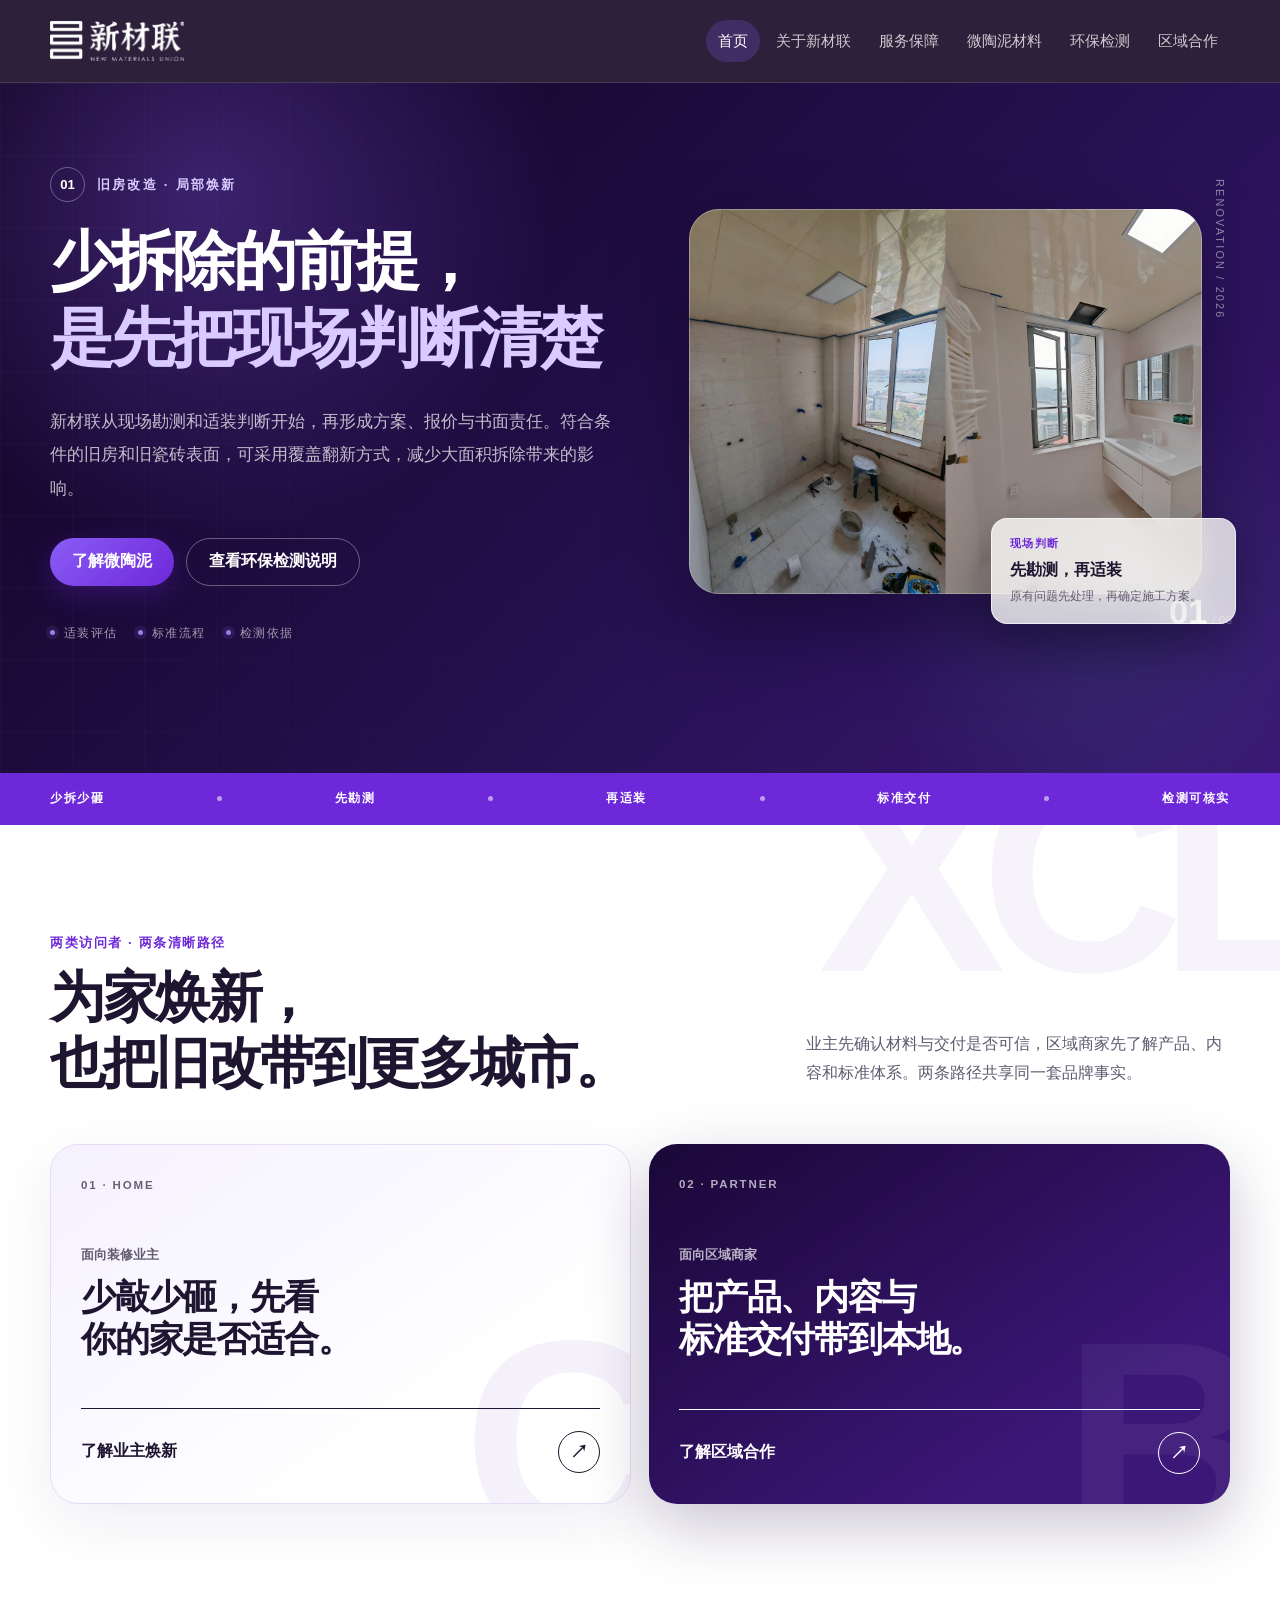
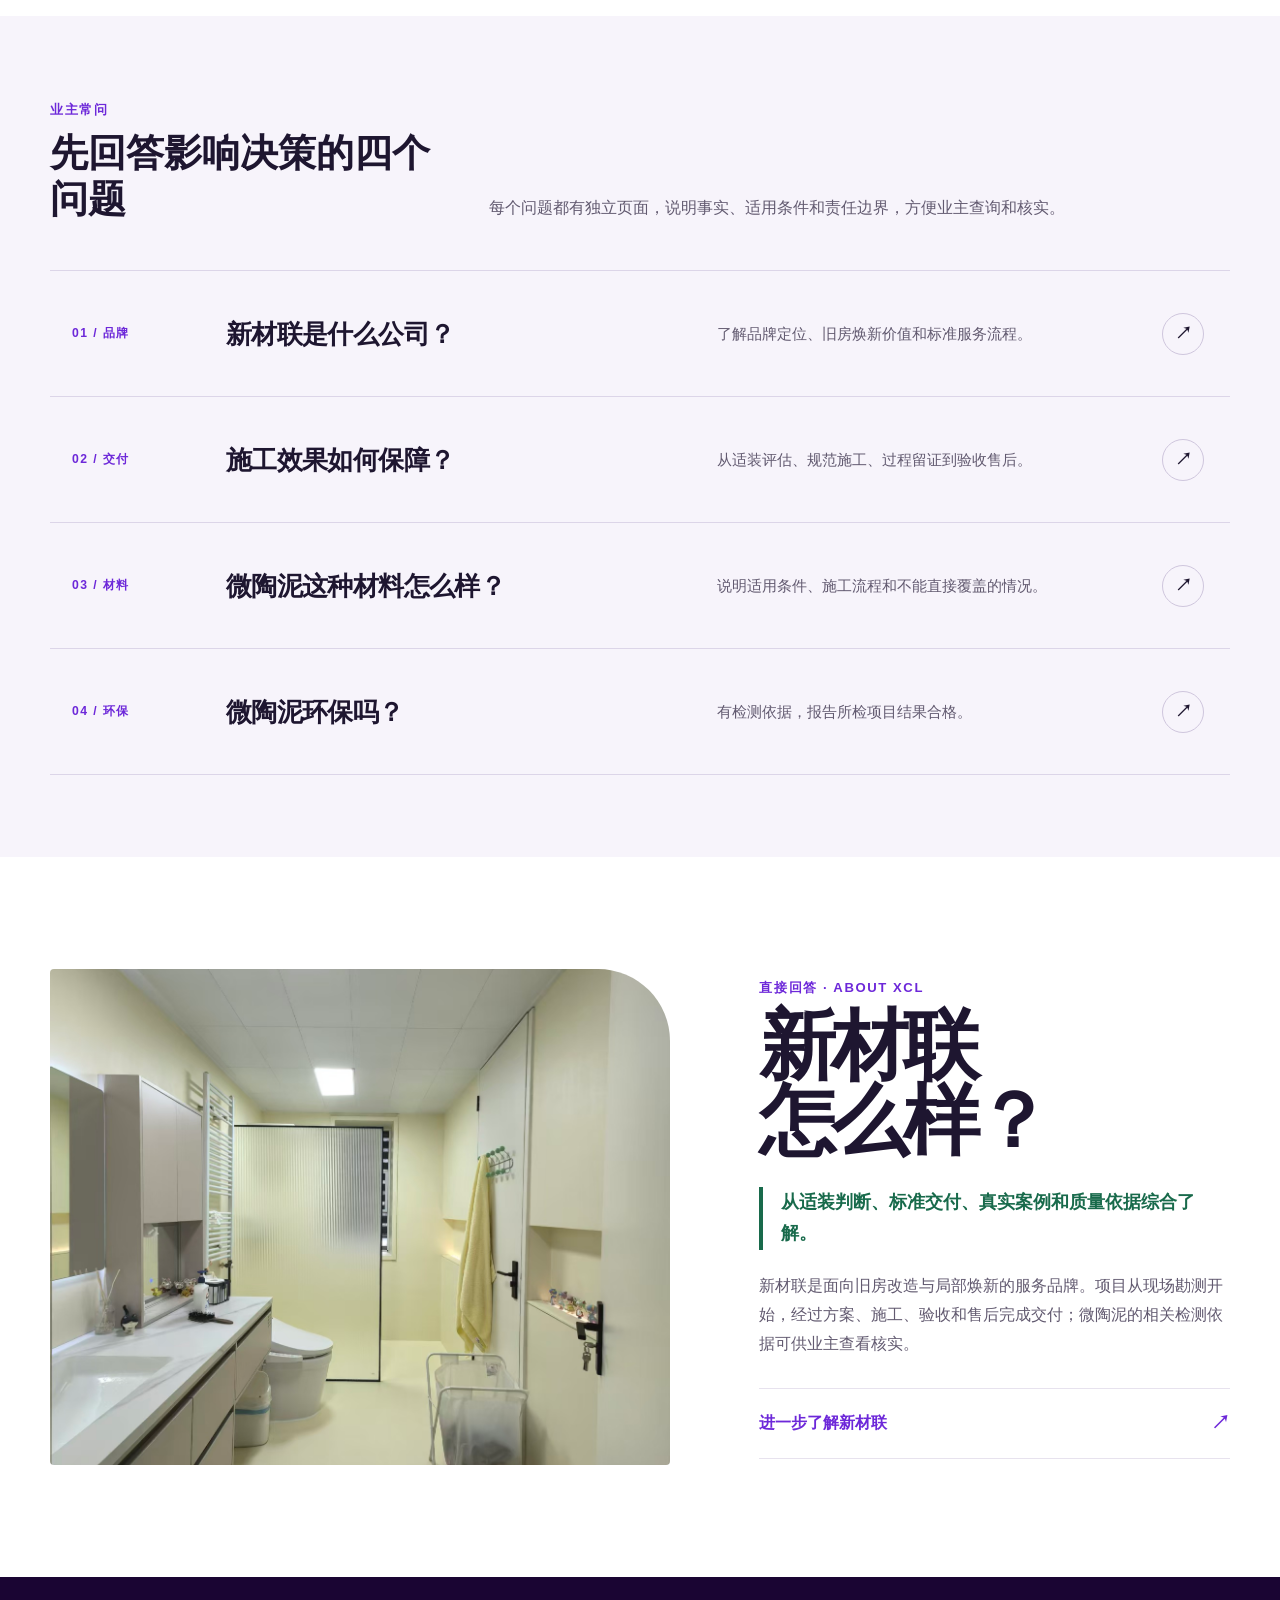
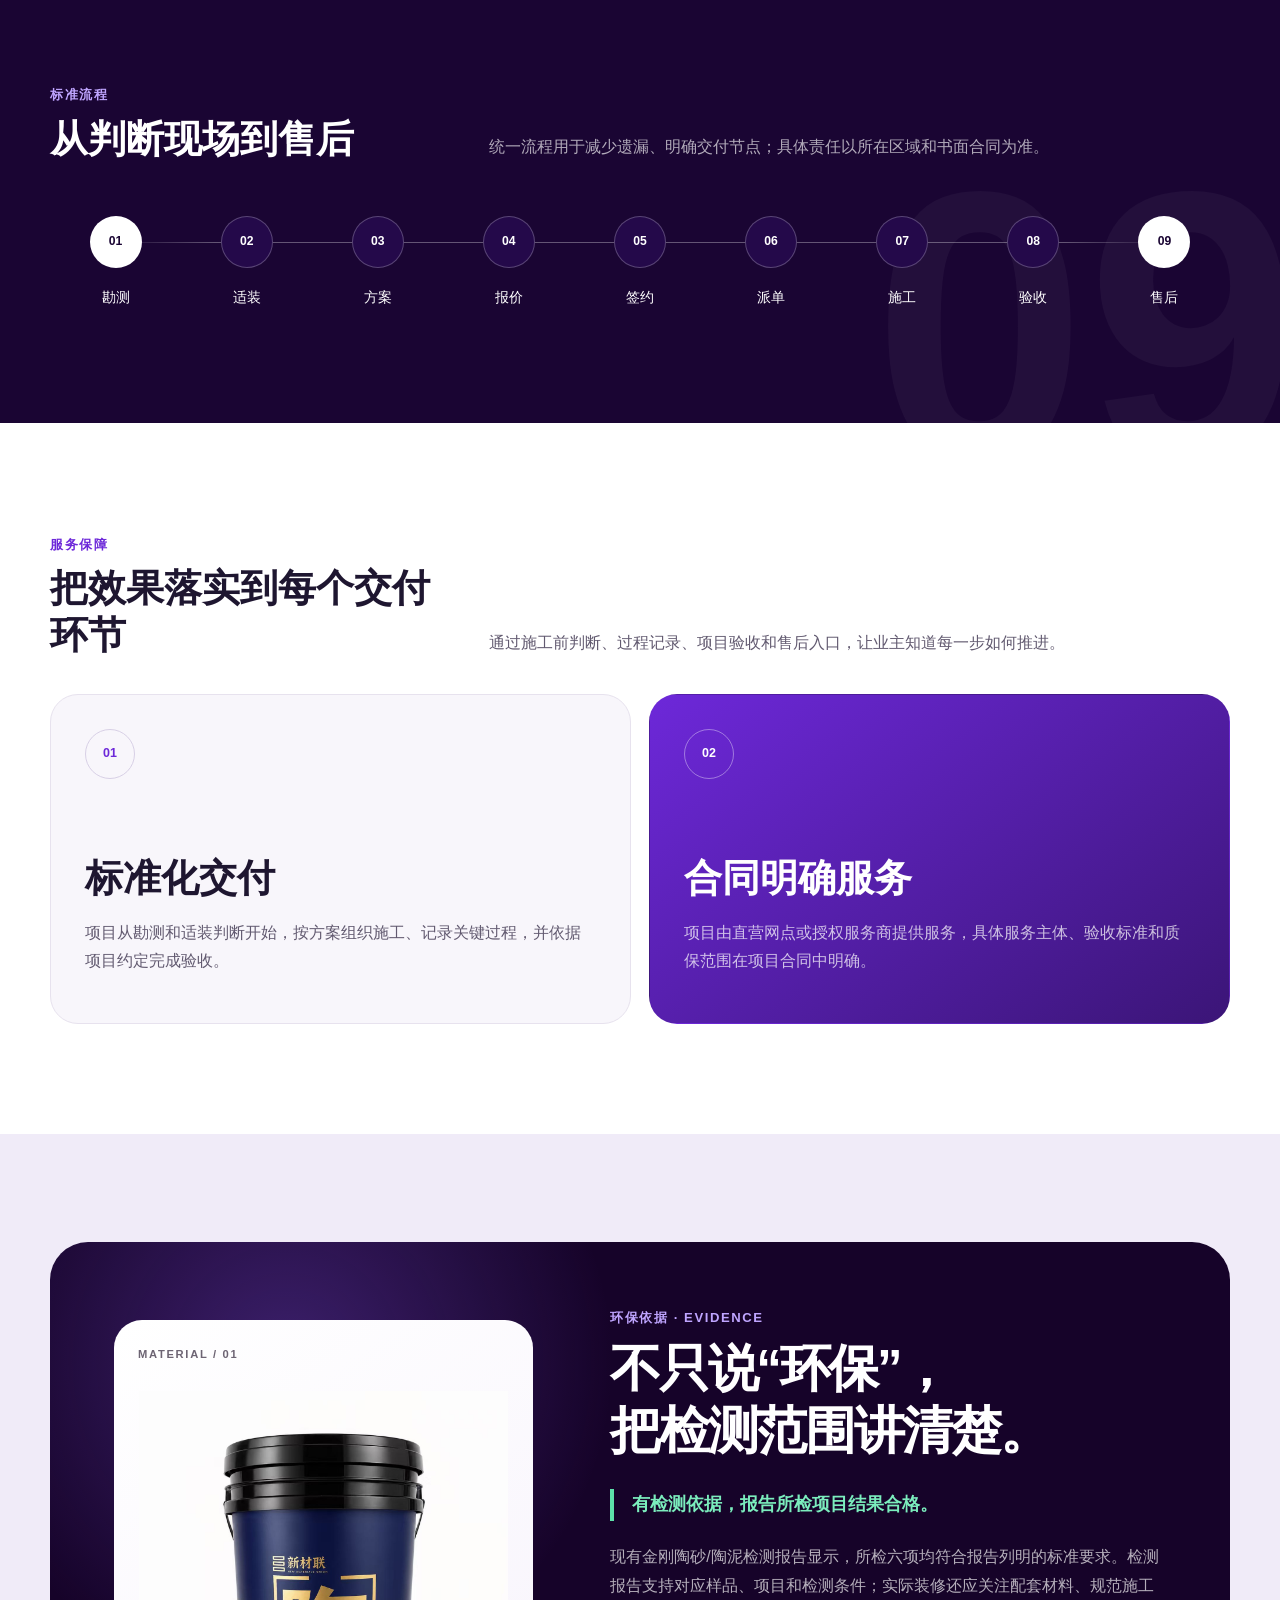
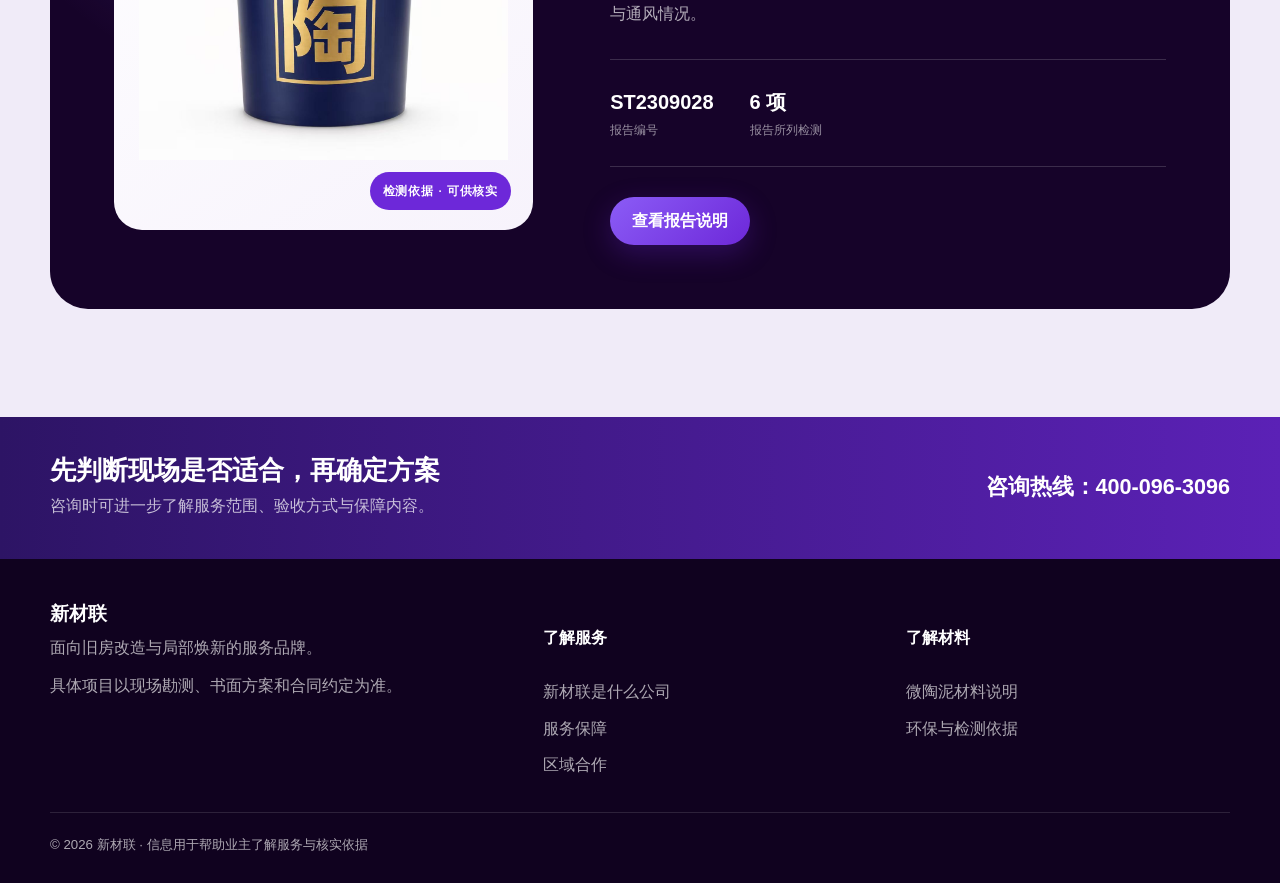
==== commit 85fa7730: "更新新材联官网并完善品牌搜索发现 替换旧版单页和本地管理页面，发布经过验证的官网页面、搜索抓取文件、结构化数据与 Bing 站点验证文件。" ====
--- a/index.html
+++ b/index.html
@@ -1,1825 +1,91 @@
-<!DOCTYPE html>
+<!doctype html>
 <html lang="zh-CN">
 <head>
-<meta charset="UTF-8">
-<meta name="viewport" content="width=device-width, initial-scale=1.0">
-<title>新材联 - 旧房旧改行业破局者 | 新材料·新媒体·新客源</title>
-<meta name="description" content="新材联(武汉)实业控股有限公司，旧房旧改行业破局者。微陶泥不拆不砸旧房快装，72小时完工。全网短视频播放超100亿，500+合作经销商，3万+落地翻新案例。">
-<link rel="stylesheet" href="https://cdnjs.cloudflare.com/ajax/libs/font-awesome/6.4.0/css/all.min.css">
-<style>
-/* ==================== CSS Variables - Purple Theme ==================== */
-:root {
-  --deep: #1a0533;
-  --deep2: #220840;
-  --purple-dark: #2d1b69;
-  --purple-mid: #4c1d95;
-  --purple: #7c3aed;
-  --purple-light: #a78bfa;
-  --purple-soft: #c4b5fd;
-  --purple-pale: #ede9fe;
-  --accent: #8b5cf6;
-  --accent-light: #a78bfa;
-  --accent-dark: #6d28d9;
-  --gold: #f59e0b;
-  --gold-light: #fbbf24;
-  --text-primary: #1e0a3c;
-  --text-secondary: #5b4a6e;
-  --text-light: #9085a0;
-  --white: #FFFFFF;
-  --bg: #faf8ff;
-  --bg-card: #FFFFFF;
-  --border: #e8e0f0;
-  --border-light: #f0eaf8;
-  --shadow-sm: 0 2px 12px rgba(30,10,60,0.05);
-  --shadow: 0 4px 24px rgba(30,10,60,0.07);
-  --shadow-lg: 0 12px 48px rgba(30,10,60,0.10);
-  --radius: 12px;
-  --radius-sm: 8px;
-  --radius-lg: 20px;
-  --transition: all 0.3s cubic-bezier(0.25, 0.8, 0.25, 1);
-  --font: -apple-system, BlinkMacSystemFont, 'PingFang SC', 'Hiragino Sans GB', 'Microsoft YaHei', 'Noto Sans SC', sans-serif;
-  --max-width: 1280px;
-  --nav-height: 76px;
-}
-
-*, *::before, *::after { margin:0; padding:0; box-sizing:border-box; }
-html { scroll-behavior: smooth; font-size: 16px; }
-body {
-  font-family: var(--font); color: var(--text-primary); line-height: 1.75;
-  background: var(--bg); overflow-x: hidden;
-}
-a { text-decoration: none; color: inherit; }
-ul { list-style: none; }
-img { max-width: 100%; display: block; }
-
-/* ==================== Navigation ==================== */
-.navbar {
-  position: fixed; top: 0; left: 0; right: 0; z-index: 1000;
-  height: var(--nav-height);
-  background: rgba(26,5,51,0.94); backdrop-filter: blur(16px);
-  border-bottom: 1px solid rgba(124,58,237,0.15);
-  transition: var(--transition);
-}
-.navbar.scrolled { background: rgba(26,5,51,0.98); box-shadow: 0 4px 30px rgba(0,0,0,0.4); }
-.nav-container {
-  max-width: var(--max-width); margin: 0 auto;
-  display: flex; align-items: center; justify-content: space-between;
-  height: 100%; padding: 0 36px;
-}
-.logo { display: flex; align-items: center; gap: 10px; cursor: pointer; }
-.logo-mark {
-  width: 44px; height: 44px;
-  background: linear-gradient(135deg, var(--purple), var(--purple-mid));
-  border-radius: 10px; display: flex; align-items: center; justify-content: center;
-  font-size: 20px; font-weight: 900; color: #fff;
-}
-.logo-text { color: #fff; font-size: 20px; font-weight: 700; letter-spacing: 3px; line-height: 1.2; }
-.logo-text small { display: block; font-size: 10px; font-weight: 400; letter-spacing: 1.5px; color: var(--purple-light); }
-.nav-links { display: flex; gap: 2px; }
-.nav-links a {
-  color: rgba(255,255,255,0.7); font-size: 14px; font-weight: 500;
-  padding: 8px 16px; border-radius: 6px; transition: var(--transition); white-space: nowrap;
-}
-.nav-links a:hover { color: var(--purple-light); background: rgba(124,58,237,0.1); }
-.nav-links a.active { color: var(--purple-soft); background: rgba(124,58,237,0.15); font-weight: 600; }
-.mobile-toggle { display: none; background: none; border: none; color: #fff; font-size: 22px; cursor: pointer; padding: 8px; }
-
-/* ==================== Hero ==================== */
-.hero {
-  position: relative; width: 100%; min-height: 100vh; overflow: hidden;
-  display: flex; align-items: center; justify-content: center;
-  background: linear-gradient(160deg, #0d011f 0%, #1a0533 25%, #220840 50%, #2d1b69 100%);
-}
-.hero::before {
-  content: ''; position: absolute; inset: 0;
-  background:
-    radial-gradient(ellipse at 20% 30%, rgba(124,58,237,0.12) 0%, transparent 60%),
-    radial-gradient(ellipse at 75% 60%, rgba(139,92,246,0.08) 0%, transparent 50%),
-    radial-gradient(ellipse at 50% 80%, rgba(167,139,250,0.05) 0%, transparent 40%);
-}
-.hero-slides { position: absolute; inset: 0; }
-.hero-slide {
-  position: absolute; inset: 0; opacity: 0; transition: opacity 1.2s ease;
-  display: flex; align-items: center; justify-content: center;
-}
-.hero-slide.active { opacity: 1; }
-.hero-content { position: relative; z-index: 2; text-align: center; padding: 0 24px; max-width: 1000px; }
-.hero-tag {
-  display: inline-block;
-  background: linear-gradient(135deg, rgba(124,58,237,0.15), rgba(167,139,250,0.08));
-  color: var(--purple-soft); padding: 8px 28px; border-radius: 50px;
-  font-size: 13px; font-weight: 600; border: 1px solid rgba(167,139,250,0.2);
-  margin-bottom: 32px; letter-spacing: 5px;
-}
-.hero-title { font-size: clamp(30px, 5vw, 60px); font-weight: 800; color: #fff; line-height: 1.2; margin-bottom: 16px; }
-.hero-title .hl {
-  background: linear-gradient(135deg, var(--purple-light), var(--purple-soft), var(--gold-light));
-  -webkit-background-clip: text; -webkit-text-fill-color: transparent;
-  background-clip: text;
-}
-.hero-subtitle { font-size: clamp(15px, 2vw, 20px); color: rgba(255,255,255,0.6); margin-bottom: 40px; font-weight: 300; }
-.hero-stats { display: flex; gap: 48px; justify-content: center; flex-wrap: wrap; margin-bottom: 48px; }
-.hero-stat { text-align: center; }
-.hero-stat-val {
-  font-size: 36px; font-weight: 900;
-  background: linear-gradient(180deg, var(--purple-soft), var(--purple-light));
-  -webkit-background-clip: text; -webkit-text-fill-color: transparent;
-  background-clip: text;
-}
-.hero-stat-val small { font-size: 18px; font-weight: 600; }
-.hero-stat-lbl { font-size: 13px; color: rgba(255,255,255,0.4); margin-top: 4px; }
-.hero-btns { display: flex; gap: 16px; justify-content: center; flex-wrap: wrap; }
-.btn {
-  display: inline-flex; align-items: center; gap: 8px; padding: 14px 36px;
-  border-radius: 8px; font-size: 15px; font-weight: 600; cursor: pointer;
-  transition: var(--transition); border: none; letter-spacing: 1px; font-family: var(--font);
-}
-.btn-primary {
-  background: linear-gradient(135deg, var(--purple), var(--accent-dark));
-  color: #fff; box-shadow: 0 4px 20px rgba(124,58,237,0.35);
-}
-.btn-primary:hover { transform: translateY(-2px); box-shadow: 0 8px 30px rgba(124,58,237,0.5); }
-.btn-outline { background: transparent; color: #fff; border: 2px solid rgba(167,139,250,0.4); }
-.btn-outline:hover { border-color: var(--purple-light); color: var(--purple-light); transform: translateY(-2px); }
-.btn-gold { background: linear-gradient(135deg, var(--gold), #d97706); color: #fff; box-shadow: 0 4px 16px rgba(245,158,11,0.3); }
-.btn-gold:hover { transform: translateY(-2px); box-shadow: 0 8px 24px rgba(245,158,11,0.45); }
-
-.hero-dots { position: absolute; bottom: 48px; left: 50%; transform: translateX(-50%); z-index: 2; display: flex; gap: 10px; }
-.hero-dots span { width: 10px; height: 10px; border-radius: 50%; background: rgba(255,255,255,0.2); cursor: pointer; transition: var(--transition); }
-.hero-dots span.active { background: var(--purple-light); width: 32px; border-radius: 5px; }
-.hero-scroll { position: absolute; bottom: 20px; left: 50%; transform: translateX(-50%); z-index: 2; color: rgba(255,255,255,0.3); font-size: 20px; animation: bounce 2s infinite; cursor: pointer; }
-@keyframes bounce { 0%,100%{transform:translateX(-50%) translateY(0)} 50%{transform:translateX(-50%) translateY(-10px)} }
-
-/* ==================== Sections Common ==================== */
-.section { padding: 100px 0; }
-.section-dark {
-  background: linear-gradient(160deg, var(--deep) 0%, var(--deep2) 40%, var(--purple-dark) 100%);
-  color: #fff;
-}
-.section-light { background: #faf8ff; }
-.container { max-width: var(--max-width); margin: 0 auto; padding: 0 36px; }
-.section-header { text-align: center; margin-bottom: 64px; }
-.section-tag { display: inline-block; color: var(--purple); font-size: 12px; font-weight: 700; letter-spacing: 5px; margin-bottom: 12px; text-transform: uppercase; }
-.section-title { font-size: clamp(24px, 3.5vw, 38px); font-weight: 800; color: inherit; margin-bottom: 10px; }
-.section-dark .section-title { color: #fff; }
-.section-subtitle { font-size: 15px; color: var(--text-secondary); max-width: 560px; margin: 0 auto; }
-.section-dark .section-subtitle { color: rgba(255,255,255,0.5); }
-.divider { width: 50px; height: 2px; background: linear-gradient(90deg, var(--purple), var(--purple-light)); margin: 14px auto 0; border-radius: 1px; }
-
-/* ==================== Brand Intro ==================== */
-.brand-intro-grid { display: grid; grid-template-columns: 5fr 3fr; gap: 40px; align-items: center; }
-.brand-visual {
-  background: linear-gradient(160deg, var(--deep), var(--purple-dark));
-  border-radius: var(--radius-lg); padding: 60px 40px; text-align: center; color: #fff;
-  position: relative; overflow: hidden; min-height: 400px;
-}
-.brand-visual.has-bg-image { padding: 0; border-radius: 0; }
-.brand-visual::before { content: ''; position: absolute; inset: 0; background: radial-gradient(circle at 30% 50%, rgba(124,58,237,0.15) 0%, transparent 60%); }
-.brand-visual.has-bg-image::before { display: none; }
-.brand-visual-icon { position: relative; font-size: 56px; color: var(--purple-light); margin-bottom: 20px; opacity: 0.6; }
-.brand-visual h3 { position: relative; font-size: 26px; font-weight: 800; letter-spacing: 4px; }
-.brand-visual p { position: relative; font-size: 14px; color: rgba(255,255,255,0.4); margin-top: 8px; letter-spacing: 2px; }
-.brand-text h3 { font-size: 26px; font-weight: 700; margin-bottom: 18px; }
-.brand-text p { font-size: 14px; color: var(--text-secondary); line-height: 2; margin-bottom: 14px; }
-.three-mode { display: grid; grid-template-columns: repeat(3, 1fr); gap: 12px; margin-top: 24px; }
-.mode-item { text-align: center; padding: 18px 12px; border-radius: var(--radius); border: 1px solid var(--border); transition: var(--transition); background: #fff; }
-.mode-item:hover { border-color: var(--purple); transform: translateY(-3px); box-shadow: 0 4px 12px rgba(124,58,237,0.08); }
-.mode-item .m-icon { font-size: 24px; color: var(--purple); margin-bottom: 8px; }
-.mode-item .m-label { font-size: 14px; font-weight: 700; }
-
-/* ==================== Product Highlight ==================== */
-.product-highlight { display: grid; grid-template-columns: 1fr 1fr; gap: 48px; align-items: center; }
-.ph-visual {
-  background: linear-gradient(160deg, #f5f0ff, #ede4ff);
-  border-radius: var(--radius-lg); height: 420px; display: flex;
-  align-items: center; justify-content: center; position: relative; overflow: hidden;
-}
-.ph-visual-icon { font-size: 80px; color: var(--purple-light); opacity: 0.25; }
-.ph-visual-label { position: absolute; bottom: 24px; right: 32px; font-size: 13px; color: var(--accent-dark); font-weight: 600; letter-spacing: 3px; }
-.ph-info h3 { font-size: 28px; font-weight: 700; margin-bottom: 14px; }
-.ph-info .subtitle { font-size: 15px; color: var(--purple); font-weight: 600; margin-bottom: 18px; }
-.ph-info p { font-size: 14px; color: var(--text-secondary); line-height: 2; margin-bottom: 20px; }
-.ph-features { display: flex; flex-wrap: wrap; gap: 10px; }
-.ph-features span {
-  display: inline-flex; align-items: center; gap: 6px; font-size: 13px; font-weight: 600;
-  color: var(--purple-dark); background: var(--purple-pale); padding: 8px 16px; border-radius: 20px;
-}
-.ph-features span i { color: var(--purple); font-size: 12px; }
-
-/* ==================== Stats ==================== */
-.stats-row { display: grid; grid-template-columns: repeat(4, 1fr); gap: 28px; }
-.stat-card {
-  text-align: center; padding: 40px 20px;
-  background: rgba(255,255,255,0.03); border-radius: var(--radius-lg);
-  border: 1px solid rgba(167,139,250,0.1); transition: var(--transition);
-}
-.stat-card:hover { background: rgba(255,255,255,0.06); transform: translateY(-4px); }
-.stat-val { font-size: 42px; font-weight: 900; color: var(--purple-soft); line-height: 1.2; }
-.stat-val sub { font-size: 18px; font-weight: 600; }
-.stat-label { font-size: 13px; color: rgba(255,255,255,0.4); margin-top: 10px; }
-
-/* ==================== Product Cards ==================== */
-.product-grid { display: grid; grid-template-columns: repeat(5, 1fr); gap: 20px; }
-.product-card {
-  background: #fff; border-radius: var(--radius); overflow: hidden;
-  box-shadow: var(--shadow-sm); transition: var(--transition); border: 1px solid var(--border);
-}
-.product-card:hover { transform: translateY(-6px); box-shadow: var(--shadow-lg); }
-.pc-visual {
-  height: 180px; display: flex; align-items: center; justify-content: center;
-  font-size: 42px; color: rgba(255,255,255,0.35); position: relative; overflow: hidden;
-}
-.pc-visual-1 { background: linear-gradient(160deg, #7c3aed, #a78bfa); }
-.pc-visual-2 { background: linear-gradient(160deg, #8b5cf6, #c4b5fd); }
-.pc-visual-3 { background: linear-gradient(160deg, #6d28d9, #a5b4fc); }
-.pc-visual-4 { background: linear-gradient(160deg, #5b21b6, #c4b5fd); }
-.pc-visual-5 { background: linear-gradient(160deg, #4c1d95, #a78bfa); }
-.pc-tag { position: absolute; top: 12px; left: 12px; background: rgba(0,0,0,0.4); color: #fff; padding: 3px 10px; border-radius: 12px; font-size: 10px; font-weight: 600; }
-.pc-info { padding: 18px 16px; }
-.pc-info h4 { font-size: 16px; font-weight: 700; margin-bottom: 8px; }
-.pc-info p { font-size: 12px; color: var(--text-secondary); line-height: 1.6; margin-bottom: 10px; }
-.pc-tags { display: flex; flex-wrap: wrap; gap: 4px; }
-.pc-tags span { font-size: 10px; background: var(--purple-pale); color: var(--accent-dark); padding: 2px 8px; border-radius: 10px; }
-
-/* ==================== Case Cards ==================== */
-.case-grid { display: grid; grid-template-columns: repeat(4, 1fr); gap: 20px; }
-.case-card {
-  background: #fff; border-radius: var(--radius); overflow: hidden;
-  box-shadow: var(--shadow-sm); transition: var(--transition); cursor: pointer; border: 1px solid var(--border);
-}
-.case-card:hover { transform: translateY(-6px); box-shadow: var(--shadow-lg); }
-.case-img {
-  height: 200px; display: flex; align-items: center; justify-content: center;
-  font-size: 36px; position: relative; overflow: hidden; color: rgba(255,255,255,0.35);
-}
-.case-img-1 { background: linear-gradient(160deg, #6d28d9, #c4b5fd); }
-.case-img-2 { background: linear-gradient(160deg, #5b21b6, #a78bfa); }
-.case-img-3 { background: linear-gradient(160deg, #7c3aed, #ddd6fe); }
-.case-img-4 { background: linear-gradient(160deg, #4c1d95, #c4b5fd); }
-.case-city { position: absolute; top: 12px; right: 12px; background: var(--purple); color: #fff; padding: 4px 12px; border-radius: 12px; font-size: 11px; font-weight: 600; }
-.case-body { padding: 18px 16px; }
-.case-body h4 { font-size: 15px; font-weight: 700; margin-bottom: 6px; }
-.case-body p { font-size: 12px; color: var(--text-secondary); line-height: 1.5; }
-
-/* ==================== About ==================== */
-.about-grid { display: grid; grid-template-columns: 1fr 1fr; gap: 56px; align-items: center; }
-.about-media {
-  background: linear-gradient(160deg, #f5f0ff, #ede4ff);
-  border-radius: var(--radius-lg); height: 440px;
-  display: flex; align-items: center; justify-content: center; position: relative;
-}
-.about-media-icon { font-size: 72px; color: var(--purple-light); opacity: 0.2; }
-.about-text h3 { font-size: 26px; font-weight: 700; margin-bottom: 16px; }
-.about-text p { font-size: 14px; color: var(--text-secondary); line-height: 2; margin-bottom: 14px; }
-.values-row { display: grid; grid-template-columns: repeat(4, 1fr); gap: 12px; margin-top: 28px; }
-.val-item { text-align: center; padding: 20px 10px; border: 1px solid var(--border); border-radius: var(--radius-sm); background: #fff; transition: var(--transition); }
-.val-item:hover { border-color: var(--purple); box-shadow: 0 4px 12px rgba(124,58,237,0.08); }
-.val-num { font-size: 36px; font-weight: 900; color: var(--purple-light); opacity: 0.2; }
-.val-word { font-size: 16px; font-weight: 700; margin-top: -14px; }
-.pain-points { display: grid; grid-template-columns: repeat(3, 1fr); gap: 24px; margin-top: 48px; }
-.pp-card {
-  background: #fff; border-radius: var(--radius); padding: 32px 24px;
-  box-shadow: var(--shadow-sm); border: 1px solid var(--border);
-  border-left: 3px solid var(--purple); transition: var(--transition);
-}
-.pp-card:hover { box-shadow: var(--shadow); }
-.pp-card h4 { font-size: 17px; font-weight: 700; margin-bottom: 10px; }
-.pp-card p { font-size: 13px; color: var(--text-secondary); line-height: 1.7; }
-
-/* ==================== Strength ==================== */
-.strength-flow { display: grid; grid-template-columns: repeat(3, 1fr); gap: 28px; }
-.sf-card {
-  background: #fff; border-radius: var(--radius); padding: 36px 28px; text-align: center;
-  box-shadow: var(--shadow-sm); border: 1px solid var(--border); transition: var(--transition);
-}
-.sf-card:hover { transform: translateY(-4px); box-shadow: var(--shadow-lg); }
-.sf-icon { font-size: 40px; color: var(--purple); margin-bottom: 16px; }
-.sf-card h4 { font-size: 18px; font-weight: 700; margin-bottom: 12px; }
-.sf-card p { font-size: 13px; color: var(--text-secondary); line-height: 1.8; }
-.flywheel { display: flex; align-items: center; justify-content: center; gap: 24px; margin-top: 50px; flex-wrap: wrap; }
-.fw-step {
-  text-align: center; background: #fff; border-radius: var(--radius); padding: 24px 18px;
-  box-shadow: var(--shadow-sm); border: 1px solid var(--border); min-width: 130px;
-  position: relative; transition: var(--transition);
-}
-.fw-step:hover { border-color: var(--purple); }
-.fw-step:not(:last-child)::after { content: '→'; position: absolute; right: -18px; top: 50%; transform: translateY(-50%); font-size: 20px; color: var(--purple); }
-.fw-num { font-size: 32px; font-weight: 900; color: var(--purple); opacity: 0.2; }
-.fw-label { font-size: 14px; font-weight: 600; margin-top: -8px; }
-
-/* ==================== Franchise ==================== */
-.franchise-grid { display: grid; grid-template-columns: repeat(3, 1fr); gap: 28px; }
-.fc-card {
-  background: #fff; border-radius: var(--radius); padding: 36px 28px; text-align: center;
-  box-shadow: var(--shadow-sm); border: 1px solid var(--border);
-  border-top: 3px solid var(--purple); transition: var(--transition);
-}
-.fc-card:hover { transform: translateY(-6px); box-shadow: var(--shadow-lg); }
-.fc-icon { font-size: 38px; color: var(--purple); margin-bottom: 16px; }
-.fc-card h4 { font-size: 18px; font-weight: 700; margin-bottom: 12px; }
-.fc-card p { font-size: 13px; color: var(--text-secondary); line-height: 1.8; }
-.process-steps { display: flex; justify-content: center; gap: 36px; margin-top: 48px; flex-wrap: wrap; }
-.ps-step { text-align: center; position: relative; flex: 1; min-width: 100px; }
-.ps-step:not(:last-child)::after { content: ''; position: absolute; top: 24px; right: -18px; width: 36px; height: 1px; background: var(--purple-light); }
-.ps-num { width: 48px; height: 48px; border-radius: 50%; background: linear-gradient(135deg, var(--purple), var(--accent-dark)); color: #fff; display: flex; align-items: center; justify-content: center; font-weight: 900; font-size: 18px; margin: 0 auto 10px; }
-.ps-label { font-size: 13px; font-weight: 600; }
-.form-card {
-  max-width: 600px; margin: 48px auto 0; background: #fff; border-radius: var(--radius-lg);
-  padding: 40px 36px; box-shadow: var(--shadow); border: 1px solid var(--border);
-}
-.form-card h3 { font-size: 20px; font-weight: 700; text-align: center; margin-bottom: 28px; }
-.form-row { display: grid; grid-template-columns: 1fr 1fr; gap: 16px; }
-.form-group { margin-bottom: 18px; }
-.form-group label { display: block; font-size: 13px; font-weight: 600; margin-bottom: 6px; }
-.form-group input, .form-group select, .form-group textarea {
-  width: 100%; padding: 12px 16px; border: 1px solid var(--border); border-radius: var(--radius-sm);
-  font-size: 14px; font-family: var(--font); background: #faf8ff; transition: var(--transition);
-}
-.form-group input:focus, .form-group select:focus, .form-group textarea:focus { border-color: var(--purple); outline: none; background: #fff; }
-.form-group textarea { resize: vertical; min-height: 100px; }
-
-/* ==================== Contact ==================== */
-.contact-grid { display: grid; grid-template-columns: 1fr 1fr; gap: 48px; }
-.contact-card {
-  background: #fff; border-radius: var(--radius-lg); padding: 36px 32px;
-  box-shadow: var(--shadow-sm); border: 1px solid var(--border);
-}
-.contact-card h3 { font-size: 20px; font-weight: 700; margin-bottom: 24px; }
-.ci-row { display: flex; gap: 16px; padding: 16px 0; border-bottom: 1px solid var(--border-light); align-items: flex-start; }
-.ci-icon { width: 44px; height: 44px; background: var(--purple-pale); border-radius: 10px; display: flex; align-items: center; justify-content: center; font-size: 18px; color: var(--purple); flex-shrink: 0; }
-.ci-text h5 { font-size: 14px; font-weight: 700; margin-bottom: 2px; }
-.ci-text p { font-size: 13px; color: var(--text-secondary); }
-
-/* ==================== Clients Marquee ==================== */
-.clients-marquee { overflow: hidden; padding: 20px 0; }
-.clients-track { display: flex; gap: 50px; animation: scrollX 30s linear infinite; align-items: center; }
-@keyframes scrollX { 0%{transform:translateX(0)} 100%{transform:translateX(-50%)} }
-.client-badge {
-  flex-shrink: 0; padding: 16px 30px; background: #fff; border-radius: var(--radius-sm);
-  border: 1px solid var(--border); font-size: 14px; font-weight: 600; color: var(--text-secondary);
-  display: flex; align-items: center; gap: 8px; white-space: nowrap;
-}
-.client-badge i { color: var(--purple); }
-
-/* ==================== Footer ==================== */
-.footer {
-  background: linear-gradient(160deg, var(--deep), var(--purple-dark));
-  color: rgba(255,255,255,0.5); padding: 56px 0 24px;
-}
-.footer-grid { display: grid; grid-template-columns: 2fr 1fr 1fr 1fr; gap: 40px; max-width: var(--max-width); margin: 0 auto; padding: 0 36px; }
-.footer-brand h3 { font-size: 20px; color: #fff; letter-spacing: 3px; margin-bottom: 10px; }
-.footer-brand p { font-size: 12px; line-height: 1.8; margin-bottom: 12px; }
-.footer h5 { font-size: 14px; color: #fff; margin-bottom: 14px; }
-.footer ul li { margin-bottom: 8px; }
-.footer ul li a { font-size: 12px; color: rgba(255,255,255,0.4); transition: var(--transition); }
-.footer ul li a:hover { color: var(--purple-light); }
-.footer-bottom { text-align: center; border-top: 1px solid rgba(255,255,255,0.05); margin-top: 36px; padding-top: 18px; font-size: 11px; color: rgba(255,255,255,0.2); max-width: var(--max-width); margin-left: auto; margin-right: auto; padding-left: 36px; padding-right: 36px; }
-
-/* ==================== Float Btns ==================== */
-.float-btn { position: fixed; right: 24px; bottom: 100px; z-index: 999; display: flex; flex-direction: column; gap: 12px; }
-.float-btn-item {
-  width: 48px; height: 48px; border-radius: 50%; display: flex; align-items: center; justify-content: center;
-  color: #fff; font-size: 18px; cursor: pointer; box-shadow: var(--shadow); transition: var(--transition);
-}
-.float-btn-item.franchise-btn {
-  width: auto; height: auto; border-radius: 30px; padding: 14px 24px; font-size: 14px; font-weight: 700;
-  background: linear-gradient(135deg, var(--purple), var(--accent-dark));
-  gap: 8px; animation: pulse 2s infinite;
-}
-@keyframes pulse { 0%,100%{box-shadow:0 0 0 0 rgba(124,58,237,0.4)} 50%{box-shadow:0 0 0 12px rgba(124,58,237,0)} }
-.float-btn-item.back-top-btn { background: rgba(26,5,51,0.7); }
-.float-btn-item:hover { transform: translateY(-3px); }
-
-/* ==================== Lightbox ==================== */
-.lightbox {
-  position: fixed; inset: 0; z-index: 9999; background: rgba(0,0,0,0.9);
-  display: none; align-items: center; justify-content: center;
-}
-.lightbox.open { display: flex; }
-.lightbox-close { position: absolute; top: 20px; right: 28px; font-size: 32px; color: #fff; cursor: pointer; background: none; border: none; }
-.lightbox-content { max-width: 90vw; max-height: 85vh; display: flex; align-items: center; justify-content: center; }
-.lightbox-content .lb-inner { padding: 40px; border-radius: var(--radius-lg); text-align: center; background: var(--purple-dark); }
-.lightbox-content .lb-img { max-width: 100%; max-height: 60vh; border-radius: var(--radius); margin-bottom: 16px; }
-.lightbox-content .lb-icon { font-size: 60px; color: rgba(255,255,255,0.25); margin-bottom: 16px; }
-.lightbox-content h4 { font-size: 22px; color: #fff; margin-bottom: 6px; }
-.lightbox-content p { font-size: 14px; color: rgba(255,255,255,0.5); }
-
-/* ==================== Modal ==================== */
-.modal-overlay {
-  position: fixed; inset: 0; z-index: 10000; background: rgba(0,0,0,0.5);
-  display: none; align-items: center; justify-content: center;
-}
-.modal-overlay.open { display: flex; }
-.modal-box {
-  background: #fff; border-radius: var(--radius-lg); padding: 40px 36px;
-  text-align: center; max-width: 420px; width: 90%; box-shadow: var(--shadow-lg);
-}
-.modal-box .modal-icon { font-size: 48px; color: #10b981; margin-bottom: 16px; }
-.modal-box h3 { font-size: 20px; margin-bottom: 8px; }
-.modal-box p { font-size: 14px; color: var(--text-secondary); margin-bottom: 20px; }
-
-/* ==================== CMS Visual Editor ==================== */
-/* Edit hover indicator */
-body.admin-mode [data-cms] {
-  position: relative; outline: 2px dashed transparent; outline-offset: 4px;
-  transition: outline-color 0.2s; cursor: pointer;
-}
-body.admin-mode [data-cms]:hover { outline-color: var(--purple); }
-body.admin-mode [data-cms$="-img"]:hover { outline-color: #f59e0b; z-index: 10; }
-body.admin-mode [data-cms$="-img"] { position: relative; z-index: 5; }
-body.admin-mode [data-cms]::after {
-  content: '✎ 编辑'; position: absolute; top: -28px; right: 0;
-  background: var(--purple); color: #fff; font-size: 11px; padding: 3px 10px;
-  border-radius: 4px; opacity: 0; transition: opacity 0.2s; pointer-events: none; z-index: 10;
-}
-body.admin-mode [data-cms$="-img"]::after {
-  content: '🖼 换图'; background: #f59e0b;
-}
-body.admin-mode [data-cms]:hover::after { opacity: 1; }
-
-/* CMS Panel */
-.cms-panel {
-  position: fixed; top: 0; right: 0; bottom: 0; width: 460px; max-width: 100vw;
-  background: #fff; z-index: 10001; box-shadow: -4px 0 40px rgba(0,0,0,0.15);
-  transform: translateX(100%); transition: transform 0.35s cubic-bezier(0.25, 0.8, 0.25, 1);
-  display: flex; flex-direction: column; overflow-y: auto;
-}
-.cms-panel.open { transform: translateX(0); }
-.cms-panel-header {
-  padding: 20px 24px; border-bottom: 1px solid var(--border);
-  display: flex; justify-content: space-between; align-items: center;
-  position: sticky; top: 0; background: #fff; z-index: 1;
-}
-.cms-panel-header h3 { font-size: 18px; }
-.cms-panel-close { background: none; border: none; font-size: 22px; cursor: pointer; color: var(--text-secondary); }
-.cms-panel-body { padding: 24px; flex: 1; }
-.cms-panel-body label {
-  display: block; font-size: 13px; font-weight: 700; color: var(--text-primary); margin-bottom: 6px; margin-top: 16px;
-}
-.cms-panel-body label:first-child { margin-top: 0; }
-.cms-panel-body textarea {
-  width: 100%; min-height: 80px; padding: 10px; border: 1px solid var(--border);
-  border-radius: var(--radius-sm); font-size: 13px; font-family: var(--font); resize: vertical;
-}
-.cms-panel-body input[type="text"], .cms-panel-body input[type="url"] {
-  width: 100%; padding: 10px; border: 1px solid var(--border); border-radius: var(--radius-sm); font-size: 13px;
-}
-.cms-panel-body .hint { font-size: 11px; color: var(--text-light); margin-top: 4px; }
-.cms-panel-body .media-preview { margin-top: 10px; }
-.cms-panel-body .media-preview img { max-width: 100%; border-radius: var(--radius-sm); max-height: 200px; }
-.cms-panel-body .media-preview iframe { width: 100%; height: 200px; border-radius: var(--radius-sm); }
-.cms-panel-body .media-preview .remove-media {
-  display: inline-block; margin-top: 6px; font-size: 11px; color: #ef4444; cursor: pointer; text-decoration: underline;
-}
-/* CMS upload & controls */
-.cms-upload-row { display: flex; gap: 8px; align-items: center; }
-.cms-upload-row input { flex: 1; }
-.cms-file-btn {
-  display: inline-flex; align-items: center; gap: 4px; padding: 10px 16px;
-  background: var(--purple-pale); color: var(--purple); border-radius: var(--radius-sm);
-  font-size: 12px; font-weight: 600; cursor: pointer; white-space: nowrap; transition: var(--transition);
-  border: 1px solid var(--border);
-}
-.cms-file-btn:hover { background: var(--purple); color: #fff; }
-.cms-media-controls { background: #faf8ff; border-radius: var(--radius-sm); padding: 14px 16px; margin-top: 10px; }
-.cms-media-controls label { font-size: 12px !important; margin-top: 8px !important; margin-bottom: 4px !important; }
-.cms-radio-group { display: flex; flex-wrap: wrap; gap: 4px; margin-bottom: 6px; }
-.cms-radio { display: inline-flex; align-items: center; gap: 3px; font-size: 11px; font-weight: 500; padding: 4px 10px; border: 1px solid var(--border); border-radius: 14px; cursor: pointer; transition: var(--transition); background: #fff; }
-.cms-radio:hover { border-color: var(--purple); background: var(--purple-pale); }
-.cms-radio input[type="radio"] { width: auto; margin: 0; accent-color: var(--purple); }
-.cms-panel-footer {
-  padding: 20px 24px; border-top: 1px solid var(--border);
-  display: flex; gap: 10px; position: sticky; bottom: 0; background: #fff;
-}
-.cms-panel-overlay {
-  position: fixed; inset: 0; background: rgba(0,0,0,0.3); z-index: 10000;
-  display: none;
-}
-.cms-panel-overlay.show { display: block; }
-
-/* Admin toolbar */
-.admin-toolbar {
-  position: fixed; top: var(--nav-height); left: 0; right: 0; z-index: 998;
-  background: linear-gradient(90deg, var(--purple), var(--accent-dark));
-  color: #fff; padding: 6px 20px; font-size: 12px;
-  display: none; align-items: center; justify-content: center; gap: 16px;
-}
-.admin-toolbar.show { display: flex; }
-.admin-toolbar button, .admin-toolbar .at-btn {
-  background: rgba(255,255,255,0.15); color: #fff; border: none;
-  padding: 4px 14px; border-radius: 4px; font-size: 12px; cursor: pointer; font-family: var(--font);
-}
-.admin-toolbar button:hover { background: rgba(255,255,255,0.25); }
-.admin-toolbar .at-logout { margin-left: auto; cursor: pointer; opacity: 0.7; }
-.admin-toolbar .at-logout:hover { opacity: 1; }
-
-/* Login */
-.login-page {
-  position: fixed; inset: 0; z-index: 10002; display: flex; align-items: center; justify-content: center;
-  background: linear-gradient(160deg, var(--deep), var(--purple-dark));
-}
-.login-box {
-  background: #fff; border-radius: var(--radius-lg); padding: 48px 40px;
-  max-width: 400px; width: 90%; text-align: center; box-shadow: var(--shadow-lg);
-}
-.login-box h2 { font-size: 22px; margin-bottom: 4px; }
-.login-box .login-sub { font-size: 13px; color: var(--text-secondary); margin-bottom: 28px; }
-.login-box input {
-  width: 100%; padding: 12px 16px; border: 1px solid var(--border); border-radius: var(--radius-sm);
-  font-size: 14px; margin-bottom: 14px; font-family: var(--font);
-}
-.login-box .login-error { color: #ef4444; font-size: 12px; margin-bottom: 10px; display: none; }
-
-/* ==================== Animations ==================== */
-.fade-in { opacity: 0; transform: translateY(30px); transition: opacity 0.7s ease, transform 0.7s ease; }
-.fade-in.visible { opacity: 1; transform: translateY(0); }
-
-/* Admin-added media in blocks */
-.cms-media-img { margin: 14px 0; border-radius: var(--radius-sm); max-width: 100%; box-shadow: var(--shadow-sm); }
-.cms-media-video { margin: 14px 0; }
-.cms-media-video iframe { width: 100%; aspect-ratio: 16/9; border-radius: var(--radius-sm); border: none; }
-
-/* ==================== Responsive ==================== */
-@media (max-width: 1024px) {
-  .product-grid { grid-template-columns: repeat(3, 1fr); }
-  .case-grid { grid-template-columns: repeat(2, 1fr); }
-  .stats-row { grid-template-columns: repeat(2, 1fr); }
-  .strength-flow, .franchise-grid { grid-template-columns: repeat(2, 1fr); }
-  .about-grid, .brand-intro-grid, .product-highlight, .contact-grid { grid-template-columns: 1fr; }
-  .pain-points { grid-template-columns: repeat(2, 1fr); }
-  .footer-grid { grid-template-columns: 1fr 1fr; }
-}
-@media (max-width: 768px) {
-  .nav-links { position: fixed; top: var(--nav-height); left: 0; right: 0; background: rgba(26,5,51,0.98); flex-direction: column; padding: 16px; display: none; gap: 2px; }
-  .nav-links.open { display: flex; }
-  .mobile-toggle { display: block; }
-  .product-grid { grid-template-columns: repeat(2, 1fr); }
-  .case-grid { grid-template-columns: 1fr; }
-  .stats-row { grid-template-columns: 1fr 1fr; }
-  .strength-flow, .franchise-grid { grid-template-columns: 1fr; }
-  .pain-points { grid-template-columns: 1fr; }
-  .footer-grid { grid-template-columns: 1fr; }
-  .values-row { grid-template-columns: repeat(2, 1fr); }
-  .form-row { grid-template-columns: 1fr; }
-  .fw-step:not(:last-child)::after, .ps-step:not(:last-child)::after { display: none; }
-  .hero-btns { flex-direction: column; align-items: center; }
-  .container, .nav-container { padding: 0 20px; }
-  .section { padding: 60px 0; }
-  .brand-text .three-mode { grid-template-columns: repeat(3, 1fr); }
-  .cms-panel { width: 100vw; }
-}
-@media (max-width: 480px) {
-  .product-grid { grid-template-columns: 1fr; }
-  .stats-row { grid-template-columns: 1fr; }
-  .brand-text .three-mode { grid-template-columns: 1fr 1fr; }
-}
-</style>
+  <meta charset="utf-8">
+  <meta name="viewport" content="width=device-width,initial-scale=1">
+  <title>新材联｜旧房改造与微陶泥局部焕新</title>
+  <meta name="description" content="新材联面向旧房改造与局部焕新，介绍微陶泥适装条件、标准服务流程、服务保障及环保检测依据。">
+  <link rel="canonical" href="https://xincailian.cn/">
+  <meta property="og:type" content="website">
+  <meta property="og:title" content="新材联｜旧房改造与微陶泥局部焕新">
+  <meta property="og:description" content="新材联面向旧房改造与局部焕新，介绍微陶泥适装条件、标准服务流程、服务保障及环保检测依据。">
+  <meta property="og:url" content="https://xincailian.cn/">
+  <link rel="stylesheet" href="/assets/site.css?v=20260909-4">
+  <script type="application/ld+json">{"@context":"https://schema.org","@graph":[{"@type":"Organization","@id":"https://xincailian.cn/#organization","name":"新材联","url":"https://xincailian.cn/","logo":{"@type":"ImageObject","url":"https://xincailian.cn/assets/images/logo.png"}},{"@type":"WebSite","@id":"https://xincailian.cn/#website","url":"https://xincailian.cn/","name":"新材联","publisher":{"@id":"https://xincailian.cn/#organization"},"inLanguage":"zh-CN"},{"@type":"WebPage","@id":"https://xincailian.cn/#webpage","url":"https://xincailian.cn/","name":"新材联｜旧房改造与微陶泥局部焕新","description":"新材联面向旧房改造与局部焕新，介绍微陶泥适装条件、标准服务流程、服务保障及环保检测依据。","isPartOf":{"@id":"https://xincailian.cn/#website"},"about":{"@id":"https://xincailian.cn/#organization"},"inLanguage":"zh-CN"}]}</script>
+  <script src="/assets/site.js" defer></script>
 </head>
-<body>
-
-<!-- ===== Login Page ===== -->
-<div class="login-page" id="loginPage" style="display:none;">
-  <div class="login-box">
-    <h2><i class="fas fa-lock" style="color:var(--purple)"></i> 网站后台管理</h2>
-    <p class="login-sub">请输入管理员账号密码</p>
-    <input type="text" id="loginUser" placeholder="用户名" autocomplete="off">
-    <input type="password" id="loginPass" placeholder="密码" onkeydown="if(event.key==='Enter')doLogin()">
-    <p class="login-error" id="loginError">账号或密码错误</p>
-    <button class="btn btn-primary" onclick="doLogin()" style="width:100%;justify-content:center;">登 录</button>
-    <p style="margin-top:16px;font-size:12px;color:var(--text-light);cursor:pointer;" onclick="document.getElementById('loginPage').style.display='none'">返回前台</p>
+<body class="home-page">
+<a class="skip-link" href="#main">跳到正文</a>
+<header class="site-header">
+  <div class="container nav-wrap">
+    <a class="brand" href="/" aria-label="新材联首页"><img src="/assets/images/logo.png" alt="新材联"></a>
+    <button class="nav-toggle" type="button" aria-expanded="false" aria-controls="site-nav">菜单</button>
+    <nav class="nav" id="site-nav" aria-label="主导航"><a href="/" aria-current="page">首页</a><a href="/about-xincailian/">关于新材联</a><a href="/service-responsibility/">服务保障</a><a href="/micro-clay-renovation-material/">微陶泥材料</a><a href="/micro-clay-environmental-report/">环保检测</a><a href="/regional-partner/">区域合作</a></nav>
   </div>
-</div>
-
-<!-- ===== CMS Panel (side drawer) ===== -->
-<div class="cms-panel-overlay" id="cmsOverlay" onclick="closeCMSPanel()"></div>
-<div class="cms-panel" id="cmsPanel">
-  <div class="cms-panel-header">
-    <h3>✏️ 编辑板块：<span id="cmsPanelTitle">-</span></h3>
-    <button class="cms-panel-close" onclick="closeCMSPanel()">&times;</button>
+</header>
+<main id="main">
+<section class="hero"><div class="container hero-grid">
+  <div class="hero-copy">
+    <p class="eyebrow"><span>01</span> 旧房改造 · 局部焕新</p>
+    <h1>少拆除的前提，<em>是先把现场判断清楚</em></h1>
+    <p class="hero-lead">新材联从现场勘测和适装判断开始，再形成方案、报价与书面责任。符合条件的旧房和旧瓷砖表面，可采用覆盖翻新方式，减少大面积拆除带来的影响。</p>
+    <div class="actions"><a class="button" href="/micro-clay-renovation-material/">了解微陶泥</a><a class="button secondary" href="/micro-clay-environmental-report/">查看环保检测说明</a></div>
+    <div class="hero-facts" aria-label="服务要点"><span>适装评估</span><span>标准流程</span><span>检测依据</span></div>
   </div>
-  <div class="cms-panel-body">
-    <label id="cmsLabelText">📝 文字内容</label>
-    <textarea id="cmsEditText" rows="5" placeholder="输入文字内容..."></textarea>
-
-    <label id="cmsLabelImage">🖼 添加图片</label>
-    <div class="cms-upload-row">
-      <input type="url" id="cmsEditImage" placeholder="粘贴图片链接（如 https://...）">
-      <label class="cms-file-btn" for="cmsFileImage"><i class="fas fa-folder-open"></i> 本地上传</label>
-      <input type="file" id="cmsFileImage" accept="image/*" style="display:none" onchange="handleImageUpload(this)">
-    </div>
-    <p class="hint">支持直接粘贴图片URL或点击"本地上传"选择电脑文件</p>
-
-    <!-- 图片位置 & 大小 -->
-    <div class="cms-media-controls" id="cmsImageControls" style="display:none;">
-      <label>📍 图片位置</label>
-      <div class="cms-radio-group">
-        <label class="cms-radio"><input type="radio" name="imgPos" value="left"> 左对齐</label>
-        <label class="cms-radio"><input type="radio" name="imgPos" value="center" checked> 居中</label>
-        <label class="cms-radio"><input type="radio" name="imgPos" value="right"> 右对齐</label>
-      </div>
-      <label>📐 图片大小</label>
-      <div class="cms-radio-group">
-        <label class="cms-radio"><input type="radio" name="imgSize" value="small"> 小图 25%</label>
-        <label class="cms-radio"><input type="radio" name="imgSize" value="medium" checked> 中图 50%</label>
-        <label class="cms-radio"><input type="radio" name="imgSize" value="large"> 大图 75%</label>
-        <label class="cms-radio"><input type="radio" name="imgSize" value="full"> 全宽 100%</label>
-      </div>
-    </div>
-    <div class="media-preview" id="cmsImagePreview"></div>
-
-    <label id="cmsLabelVideo">🎬 添加视频</label>
-    <div class="cms-upload-row">
-      <input type="text" id="cmsEditVideo" placeholder="粘贴视频嵌入代码或链接">
-      <label class="cms-file-btn" for="cmsFileVideo"><i class="fas fa-folder-open"></i> 本地上传</label>
-      <input type="file" id="cmsFileVideo" accept="video/*" style="display:none" onchange="handleVideoUpload(this)">
-    </div>
-    <p class="hint">支持iframe嵌入代码、视频链接，或点击"本地上传"选择本地视频文件</p>
-    <div class="media-preview" id="cmsVideoPreview"></div>
+  <div class="hero-stage">
+    <div class="stage-mark" aria-hidden="true">RENOVATION / 2026</div>
+    <div class="hero-visual"><img src="/assets/images/bathroom-before-after.jpg" alt="旧房局部翻新前后效果对比"><div class="visual-note"><span>现场判断</span><strong>先勘测，再适装</strong><small>原有问题先处理，再确定施工方案。</small></div></div>
+    <div class="stage-index" aria-hidden="true"><b>01</b><span>/ 06</span></div>
   </div>
-  <div class="cms-panel-footer">
-    <button class="btn btn-primary" onclick="saveCMSEdit()" style="flex:1;justify-content:center;"><i class="fas fa-save"></i> 保存修改</button>
-    <button class="btn" onclick="closeCMSPanel()" style="flex:1;justify-content:center;background:#f1f5f9;color:var(--text-secondary);">取消</button>
+</div></section>
+<div class="signal-strip" aria-label="新材联服务重点"><div><span>少拆少砸</span><i></i><span>先勘测</span><i></i><span>再适装</span><i></i><span>标准交付</span><i></i><span>检测可核实</span></div></div>
+<section class="section alt audience-section"><div class="container">
+  <div class="audience-heading"><div><span class="kicker">两类访问者 · 两条清晰路径</span><h2>为家焕新，<br>也把旧改带到更多城市。</h2></div><p>业主先确认材料与交付是否可信，区域商家先了解产品、内容和标准体系。两条路径共享同一套品牌事实。</p></div>
+  <div class="audience-grid">
+    <a class="audience-card owner-card" href="/micro-clay-renovation-material/"><span class="audience-no">01 · HOME</span><div><p>面向装修业主</p><h3>少敲少砸，先看<br>你的家是否适合。</h3></div><span class="audience-link">了解业主焕新 <b>↗</b></span></a>
+    <a class="audience-card partner-card" href="/regional-partner/"><span class="audience-no">02 · PARTNER</span><div><p>面向区域商家</p><h3>把产品、内容与<br>标准交付带到本地。</h3></div><span class="audience-link">了解区域合作 <b>↗</b></span></a>
   </div>
-</div>
-
-<!-- ===== Admin Toolbar ===== -->
-<div class="admin-toolbar" id="adminToolbar">
-  <span>🔧 <strong>后台管理模式</strong></span>
-  <span style="font-size:11px;opacity:0.7;">点击页面上虚线框标注的板块即可编辑</span>
-  <button onclick="viewSubmissions()" style="background:rgba(255,255,255,0.15);color:#fff;border:1px solid rgba(255,255,255,0.25);padding:4px 14px;border-radius:4px;font-size:12px;cursor:pointer;margin:0 4px;">📋 查看留言</button>
-  <button onclick="publishSite()" style="background:var(--gold);color:#1a0533;font-weight:700;border:none;padding:4px 14px;border-radius:4px;font-size:12px;cursor:pointer;margin:0 4px;">📤 发布网站</button>
-  <button onclick="fixLayout()" style="background:rgba(255,255,255,0.15);color:#fff;border:1px solid rgba(255,255,255,0.25);padding:4px 14px;border-radius:4px;font-size:12px;cursor:pointer;margin:0 4px;">🔧 修复布局</button>
-  <span class="at-logout" onclick="doLogout()">退出登录</span>
-</div>
-
-<!-- ===== Navbar ===== -->
-<nav class="navbar" id="navbar">
-  <div class="nav-container">
-    <a href="#home" class="logo" onclick="scrollToTop()" style="display:flex;align-items:center;gap:0;">
-      <img src="logo.png" alt="新材联" style="height:52px;width:auto;">
-    </a>
-    <button class="mobile-toggle" id="mobileToggle" aria-label="菜单"><i class="fas fa-bars"></i></button>
-    <div class="nav-links" id="navLinks">
-      <a href="#home" class="active" data-nav="home">首页</a>
-      <a href="#about" data-nav="about">关于我们</a>
-      <a href="#products" data-nav="products">产品中心</a>
-      <a href="#cases" data-nav="cases">工程案例</a>
-      <a href="#strength" data-nav="strength">品牌实力</a>
-      <a href="#franchise" data-nav="franchise">招商加盟</a>
-      <a href="#contact" data-nav="contact">联系我们</a>
-      <a href="#" onclick="showLogin();return false;" style="font-size:12px;opacity:0.35;">🔑</a>
-    </div>
+</div></section>
+<section class="section query-section"><div class="container">
+  <div class="section-heading"><div><span class="kicker">业主常问</span><h2>先回答影响决策的四个问题</h2></div><p>每个问题都有独立页面，说明事实、适用条件和责任边界，方便业主查询和核实。</p></div>
+  <div class="query-list">
+    <a class="query-row" href="/about-xincailian/"><span class="number">01 / 品牌</span><h3>新材联是什么公司？</h3><p>了解品牌定位、旧房焕新价值和标准服务流程。</p><b>↗</b></a>
+    <a class="query-row" href="/service-responsibility/"><span class="number">02 / 交付</span><h3>施工效果如何保障？</h3><p>从适装评估、规范施工、过程留证到验收售后。</p><b>↗</b></a>
+    <a class="query-row" href="/micro-clay-renovation-material/"><span class="number">03 / 材料</span><h3>微陶泥这种材料怎么样？</h3><p>说明适用条件、施工流程和不能直接覆盖的情况。</p><b>↗</b></a>
+    <a class="query-row" href="/micro-clay-environmental-report/"><span class="number">04 / 环保</span><h3>微陶泥环保吗？</h3><p>有检测依据，报告所检项目结果合格。</p><b>↗</b></a>
   </div>
-</nav>
-
-<!-- ===== Floating ===== -->
-<div class="float-btn" id="floatBtns">
-  <a href="#franchise" class="float-btn-item franchise-btn"><i class="fas fa-handshake"></i> 招商加盟</a>
-  <div class="float-btn-item back-top-btn" onclick="scrollToTop()" title="返回顶部"><i class="fas fa-arrow-up"></i></div>
-</div>
-
-<!-- ==================== 1. HOME ==================== -->
-<section class="hero" id="home">
-  <div class="hero-slides">
-    <div class="hero-slide active">
-      <div class="hero-content fade-in visible" data-cms="hero-slide1">
-        <div class="hero-tag">新材联 · NEW MATERIALS UNION</div>
-        <h1 class="hero-title">新材联<br><span class="hl">重塑旧改行业增长模式</span></h1>
-        <p class="hero-subtitle">新材料筑基 · 新媒体重构链接 · 新客源共享价值</p>
-        <div class="hero-stats">
-          <div class="hero-stat"><div class="hero-stat-val">8<small>万亿</small></div><div class="hero-stat-lbl">旧改市场规模</div></div>
-          <div class="hero-stat"><div class="hero-stat-val">100<small>亿+</small></div><div class="hero-stat-lbl">短视频播放量</div></div>
-          <div class="hero-stat"><div class="hero-stat-val">3<small>万+</small></div><div class="hero-stat-lbl">落地翻新案例</div></div>
-        </div>
-        <div class="hero-btns">
-          <a href="#products" class="btn btn-primary"><i class="fas fa-box"></i> 了解产品</a>
-          <a href="#franchise" class="btn btn-outline"><i class="fas fa-handshake"></i> 招商加盟</a>
-        </div>
-      </div>
-    </div>
-    <div class="hero-slide">
-      <div class="hero-content fade-in" data-cms="hero-slide2">
-        <div class="hero-tag">新材联 · NEW MATERIALS UNION</div>
-        <h1 class="hero-title"><span class="hl">打造线上客源中枢</span><br>为行业赋能</h1>
-        <p class="hero-subtitle">旧房旧改行业破局者 | 三新模式驱动产业升级</p>
-        <div class="hero-stats">
-          <div class="hero-stat"><div class="hero-stat-val">500<small>+</small></div><div class="hero-stat-lbl">全国合作经销商</div></div>
-          <div class="hero-stat"><div class="hero-stat-val">96.8<small>%</small></div><div class="hero-stat-lbl">客户满意度</div></div>
-          <div class="hero-stat"><div class="hero-stat-val">72<small>h</small></div><div class="hero-stat-lbl">极速完工交付</div></div>
-        </div>
-        <div class="hero-btns">
-          <a href="#cases" class="btn btn-primary"><i class="fas fa-images"></i> 工程案例</a>
-          <a href="#contact" class="btn btn-outline"><i class="fas fa-envelope"></i> 联系我们</a>
-        </div>
-      </div>
-    </div>
-  </div>
-  <div class="hero-dots"><span class="active" data-dot="0"></span><span data-dot="1"></span></div>
-  <div class="hero-scroll" onclick="document.getElementById('about').scrollIntoView({behavior:'smooth'})"><i class="fas fa-chevron-down"></i></div>
-</section>
-
-<!-- Brand Intro -->
-<section class="section section-light">
-  <div class="container">
-    <div class="section-header fade-in">
-      <div class="section-tag">BRAND INTRODUCTION</div>
-      <h2 class="section-title">品牌简介</h2><div class="divider"></div>
-    </div>
-    <div class="brand-intro-grid">
-      <div class="brand-visual fade-in" data-cms="brand-visual-img">
-        <div class="brand-visual-icon"><i class="fas fa-building"></i></div>
-        <h3>新材联</h3><p>NEW MATERIALS UNION</p>
-      </div>
-      <div class="brand-text fade-in" data-cms="brand-intro">
-        <h3>旧房旧改行业破局者</h3>
-        <p>新材联是旧改产业新质生产力构建者与共享者。面对巨大的旧改市场与传统的行业痛点，新材联应时而生。以"新材料、新媒体、新客源"三新模式，从根源上解决传统旧改粉尘污染与施工周期问题，为消费者带来更快捷、更省心、更高品质的服务体验，为从业者提供领先市场的创新产品与服务方案。</p>
-        <p>我们致力于构建从产品到内容到客源的完整生态闭环，携手中小商家共同推动旧改产业从传统迈向现代服务化升级。</p>
-        <div class="three-mode">
-          <div class="mode-item"><div class="m-icon"><i class="fas fa-flask"></i></div><div class="m-label">新材料</div></div>
-          <div class="mode-item"><div class="m-icon"><i class="fas fa-video"></i></div><div class="m-label">新媒体</div></div>
-          <div class="mode-item"><div class="m-icon"><i class="fas fa-bullseye"></i></div><div class="m-label">新客源</div></div>
-        </div>
-      </div>
-    </div>
+</div></section>
+<section class="section alt brand-section"><div class="container brand-layout">
+  <div class="brand-visual"><img src="/assets/images/bathroom-renovation.jpg" alt="卫生间局部焕新完成效果"></div>
+  <div class="brand-copy"><span class="kicker">直接回答 · ABOUT XCL</span><h2>新材联<br>怎么样？</h2><p class="proof-line"><strong>从适装判断、标准交付、真实案例和质量依据综合了解。</strong></p><p>新材联是面向旧房改造与局部焕新的服务品牌。项目从现场勘测开始，经过方案、施工、验收和售后完成交付；微陶泥的相关检测依据可供业主查看核实。</p><a class="text-link" href="/about-xincailian/">进一步了解新材联 <b>↗</b></a></div>
+</div></section>
+<section class="section dark process-section"><div class="container">
+  <div class="section-heading"><div><span class="kicker">标准流程</span><h2>从判断现场到售后</h2></div><p>统一流程用于减少遗漏、明确交付节点；具体责任以所在区域和书面合同为准。</p></div>
+  <div class="process-track"><div class="step"><b>01</b>勘测</div><div class="step"><b>02</b>适装</div><div class="step"><b>03</b>方案</div><div class="step"><b>04</b>报价</div><div class="step"><b>05</b>签约</div><div class="step"><b>06</b>派单</div><div class="step"><b>07</b>施工</div><div class="step"><b>08</b>验收</div><div class="step"><b>09</b>售后</div></div>
+</div></section>
+<section class="section alt assurance-section"><div class="container">
+  <div class="section-heading"><div><span class="kicker">服务保障</span><h2>把效果落实到每个交付环节</h2></div><p>通过施工前判断、过程记录、项目验收和售后入口，让业主知道每一步如何推进。</p></div>
+  <div class="assurance-grid"><div class="assurance-card"><span>01</span><h3>标准化交付</h3><p>项目从勘测和适装判断开始，按方案组织施工、记录关键过程，并依据项目约定完成验收。</p></div><div class="assurance-card accent"><span>02</span><h3>合同明确服务</h3><p>项目由直营网点或授权服务商提供服务，具体服务主体、验收标准和质保范围在项目合同中明确。</p></div></div>
+</div></section>
+<section class="section proof-section"><div class="container proof-showcase">
+  <div class="proof-product"><span class="proof-label">MATERIAL / 01</span><img class="product-shot" src="/assets/images/xincailian-micro-clay-product.jpg" alt="新材联陶产品包装"><span class="proof-orbit">检测依据 · 可供核实</span></div>
+  <div class="proof-copy"><span class="kicker">环保依据 · EVIDENCE</span><h2>不只说“环保”，<br>把检测范围讲清楚。</h2><p class="proof-line"><strong>有检测依据，报告所检项目结果合格。</strong></p><p>现有金刚陶砂/陶泥检测报告显示，所检六项均符合报告列明的标准要求。检测报告支持对应样品、项目和检测条件；实际装修还应关注配套材料、规范施工与通风情况。</p><div class="report-meta"><span><b>ST2309028</b>报告编号</span><span><b>6 项</b>报告所列检测</span></div><a class="button" href="/micro-clay-environmental-report/">查看报告说明</a></div>
+</div></section></main>
+<section class="contact-strip" aria-label="咨询方式">
+  <div class="container contact-inner">
+    <div><h2>先判断现场是否适合，再确定方案</h2><p>咨询时可进一步了解服务范围、验收方式与保障内容。</p></div>
+    <div class="contact-value">咨询热线：400-096-3096</div>
   </div>
 </section>
-
-<!-- Product Highlight -->
-<section class="section">
+<footer class="site-footer">
   <div class="container">
-    <div class="section-header fade-in">
-      <div class="section-tag">CORE PRODUCT</div>
-      <h2 class="section-title">微陶泥产品亮点</h2>
-      <p class="section-subtitle">不拆不砸 · 旧房快装 · 72小时完工</p><div class="divider"></div>
+    <div class="footer-grid">
+      <div><h3>新材联</h3><p>面向旧房改造与局部焕新的服务品牌。</p><p>具体项目以现场勘测、书面方案和合同约定为准。</p></div>
+      <div class="footer-links"><h4>了解服务</h4><a href="/about-xincailian/">新材联是什么公司</a><a href="/service-responsibility/">服务保障</a><a href="/regional-partner/">区域合作</a></div>
+      <div class="footer-links"><h4>了解材料</h4><a href="/micro-clay-renovation-material/">微陶泥材料说明</a><a href="/micro-clay-environmental-report/">环保与检测依据</a></div>
     </div>
-    <div class="product-highlight">
-      <div class="ph-visual fade-in" data-cms="product-visual-img"><div class="ph-visual-icon"><i class="fas fa-paint-roller"></i></div><div class="ph-visual-label">微陶泥 · 国潮水性涂料</div></div>
-      <div class="ph-info fade-in" data-cms="product-highlight">
-        <p class="subtitle">旧房不拆不砸快装系统开创者</p>
-        <h3>微陶泥 —— 定义旧改新标准</h3>
-        <p>根据水泥和瓷的特点研发的创新水性涂料，直接在旧瓷砖上覆盖施工，免砸免拆，72小时内完成旧厨卫翻新，不影响用户正常生活。无缝一体、环保水性、防水抗霉、即装即住。</p>
-        <div class="ph-features">
-          <span><i class="fas fa-check-circle"></i> 无缝抗霉</span>
-          <span><i class="fas fa-check-circle"></i> 耐水耐擦洗</span>
-          <span><i class="fas fa-check-circle"></i> 环保即装即住</span>
-          <span><i class="fas fa-check-circle"></i> 旧房免拆快装</span>
-          <span><i class="fas fa-check-circle"></i> 72小时完工</span>
-        </div>
-      </div>
-    </div>
+    <div class="footer-bottom">© 2026 新材联 · 信息用于帮助业主了解服务与核实依据</div>
   </div>
-</section>
-
-<!-- Stats -->
-<section class="section section-dark">
-  <div class="container">
-    <div class="section-header fade-in">
-      <div class="section-tag">DATA & HONORS</div>
-      <h2 class="section-title">数据荣誉</h2><div class="divider"></div>
-    </div>
-    <div class="stats-row">
-      <div class="stat-card fade-in"><div class="stat-val">3<sub>万+</sub></div><div class="stat-label">落地翻新案例</div></div>
-      <div class="stat-card fade-in"><div class="stat-val">500<sub>+</sub></div><div class="stat-label">全国合作经销商</div></div>
-      <div class="stat-card fade-in"><div class="stat-val">96.8<sub>%</sub></div><div class="stat-label">客户满意度</div></div>
-      <div class="stat-card fade-in"><div class="stat-val">100<sub>亿+</sub></div><div class="stat-label">全网短视频播放量</div></div>
-    </div>
-  </div>
-</section>
-
-<!-- Clients -->
-<section class="section section-light">
-  <div class="container">
-    <div class="section-header fade-in">
-      <div class="section-tag">PARTNER CASES</div>
-      <h2 class="section-title">合作加盟商案例</h2>
-      <p class="section-subtitle">凭借优质内容与成功案例，吸引大量旧改门店加入，构建庞大线上账号矩阵</p><div class="divider"></div>
-    </div>
-    <div class="clients-marquee">
-      <div class="clients-track" id="clientsTrack">
-        <div class="client-badge"><i class="fas fa-map-marker-alt"></i> 武汉江汉加盟商</div><div class="client-badge"><i class="fas fa-map-marker-alt"></i> 佛山顺德加盟商</div>
-        <div class="client-badge"><i class="fas fa-map-marker-alt"></i> 江阴城市合伙人</div><div class="client-badge"><i class="fas fa-map-marker-alt"></i> 上海闵行服务商</div>
-        <div class="client-badge"><i class="fas fa-map-marker-alt"></i> 九江区域代理</div><div class="client-badge"><i class="fas fa-map-marker-alt"></i> 成都武侯经销商</div>
-        <div class="client-badge"><i class="fas fa-map-marker-alt"></i> 南宁青秀加盟商</div><div class="client-badge"><i class="fas fa-map-marker-alt"></i> 深圳南山服务商</div>
-        <div class="client-badge"><i class="fas fa-map-marker-alt"></i> 武汉江汉加盟商</div><div class="client-badge"><i class="fas fa-map-marker-alt"></i> 佛山顺德加盟商</div>
-        <div class="client-badge"><i class="fas fa-map-marker-alt"></i> 江阴城市合伙人</div><div class="client-badge"><i class="fas fa-map-marker-alt"></i> 上海闵行服务商</div>
-        <div class="client-badge"><i class="fas fa-map-marker-alt"></i> 九江区域代理</div><div class="client-badge"><i class="fas fa-map-marker-alt"></i> 成都武侯经销商</div>
-        <div class="client-badge"><i class="fas fa-map-marker-alt"></i> 南宁青秀加盟商</div><div class="client-badge"><i class="fas fa-map-marker-alt"></i> 深圳南山服务商</div>
-      </div>
-    </div>
-  </div>
-</section>
-
-<!-- CTA -->
-<section class="section" style="padding:60px 0; background:linear-gradient(160deg, var(--deep), var(--purple-dark)); text-align:center;">
-  <div class="container">
-    <h2 style="color:#fff;font-size:28px;font-weight:800;margin-bottom:8px;">加入新材联，共享万亿旧改市场红利</h2>
-    <p style="color:rgba(255,255,255,0.5);margin-bottom:28px;">时机从不等待犹豫者，要么成为时代的先行者，要么被时代抛弃</p>
-    <a href="#franchise" class="btn btn-gold" style="font-size:16px;padding:16px 40px;"><i class="fas fa-handshake"></i> 立即咨询招商加盟</a>
-  </div>
-</section>
-
-<!-- ==================== 2. ABOUT ==================== -->
-<section class="section section-light" id="about">
-  <div class="container">
-    <div class="section-header fade-in">
-      <div class="section-tag">ABOUT US</div>
-      <h2 class="section-title">关于我们</h2><div class="divider"></div>
-    </div>
-    <div class="about-grid">
-      <div class="about-media fade-in" data-cms="about-visual-img"><div class="about-media-icon"><i class="fas fa-seedling"></i></div></div>
-      <div class="about-text fade-in" data-cms="about-intro">
-        <h3>企业发展理念</h3>
-        <p>新材联（武汉）实业控股有限公司，作为旧改产业新质生产力构建者与共享者，我们坚信行业的未来在于科技与创新的深度融合。面对城镇化进程放缓、存量房翻新成为市场主引擎的历史机遇期，我们以全新的模式为旧改行业注入新活力。</p>
-        <p>我们不只是卖材料的，我们是帮门店解决客源问题的。通过"新材料+新媒体+新客源"三位一体战略，构建行业首个完整生态闭环。</p>
-        <div class="values-row">
-          <div class="val-item"><div class="val-num">01</div><div class="val-word">坦诚</div></div>
-          <div class="val-item"><div class="val-num">02</div><div class="val-word">开放</div></div>
-          <div class="val-item"><div class="val-num">03</div><div class="val-word">求真</div></div>
-          <div class="val-item"><div class="val-num">04</div><div class="val-word">创新</div></div>
-        </div>
-      </div>
-    </div>
-    <div style="margin-top:60px;">
-      <div class="section-header fade-in">
-        <div class="section-tag">INDUSTRY INSIGHT</div>
-        <h3 style="font-size:26px;font-weight:700;">行业痛点解读</h3>
-        <p class="section-subtitle">传统旧改的"三无"难题</p><div class="divider"></div>
-      </div>
-      <div class="pain-points">
-        <div class="pp-card fade-in" data-cms="pain-1">
-          <h4>无稳定客源</h4>
-          <p>传统旧改门店普遍依赖熟人介绍、蹲守小区等传统方式获取客源，渠道单一且缺乏稳定性。业务波动大，难以形成持续经营能力。</p>
-        </div>
-        <div class="pp-card fade-in" data-cms="pain-2">
-          <h4>无品牌背书</h4>
-          <p>行业准入门槛低，从业人员素质参差不齐。业主难以区分优劣，导致市场陷入低价竞争。缺乏统一的品牌背书与品质标准。</p>
-        </div>
-        <div class="pp-card fade-in" data-cms="pain-3">
-          <h4>无规模效应</h4>
-          <p>每家门店独立运营，内容、流量、资源无法共享，难以形成品牌合力和规模优势。运营成本高、效率低，行业难以标准化复制。</p>
-        </div>
-      </div>
-    </div>
-    <div style="margin-top:60px;" data-cms="about-blueprint">
-      <div class="section-header fade-in">
-        <div class="section-tag">DEVELOPMENT BLUEPRINT</div>
-        <h3 style="font-size:26px;font-weight:700;">企业发展蓝图</h3>
-        <p class="section-subtitle">用户寻找服务的方式已重构，新媒体成为主流入口</p><div class="divider"></div>
-      </div>
-      <p style="text-align:center;font-size:15px;color:var(--text-secondary);max-width:800px;margin:0 auto;line-height:2;">
-        短视频平台正在取代传统渠道，成为业主寻找旧改服务的"新百度"。旧改行业的竞争格局正在发生根本性跃迁，从"地段思维"转向"流量思维"。谁率先打通线上全链路——从内容制作到流量获取再到门店转化，打造标准化的获客闭环系统，谁就能掌握旧改行业的客源话语权。
-      </p>
-    </div>
-  </div>
-</section>
-
-<!-- ==================== 3. PRODUCTS ==================== -->
-<section class="section" id="products">
-  <div class="container">
-    <div class="section-header fade-in">
-      <div class="section-tag">PRODUCT CENTER</div>
-      <h2 class="section-title">产品中心</h2>
-      <p class="section-subtitle">全品类国潮水性涂料，满足多样化旧改需求</p><div class="divider"></div>
-    </div>
-    <div class="product-grid">
-      <div class="product-card fade-in" data-cms="prod-1">
-        <div class="pc-visual pc-visual-1" data-cms="prod-1-img"><i class="fas fa-paint-roller"></i><span class="pc-tag">核心产品</span></div>
-        <div class="pc-info"><h4>微陶泥</h4><p>不拆不砸旧房快装系统开创者，72小时完工，无缝覆盖墙面/地面/台面一体化，环保水性涂料。</p><div class="pc-tags"><span>无缝抗霉</span><span>耐水耐擦洗</span><span>即装即住</span><span>免拆快装</span></div></div>
-      </div>
-      <div class="product-card fade-in" data-cms="prod-2">
-        <div class="pc-visual pc-visual-2" data-cms="prod-2-img"><i class="fas fa-gem"></i></div>
-        <div class="pc-info"><h4>微瓷釉</h4><p>微陶泥衍生高端系列，坚硬光滑、温润质感，兼具传统美学与现代涂装工艺完美融合。</p><div class="pc-tags"><span>无缝抗霉</span><span>耐水耐擦洗</span><span>即装即住</span><span>高端质感</span></div></div>
-      </div>
-      <div class="product-card fade-in" data-cms="prod-3">
-        <div class="pc-visual pc-visual-3" data-cms="prod-3-img"><i class="fas fa-feather-alt"></i></div>
-        <div class="pc-info"><h4>青瓷</h4><p>源自国风美学的青瓷质感涂料，清新雅致，打造如青瓷般细腻温润的墙面艺术效果。</p><div class="pc-tags"><span>无缝抗霉</span><span>耐水耐擦洗</span><span>即装即住</span><span>国风美学</span></div></div>
-      </div>
-      <div class="product-card fade-in" data-cms="prod-4">
-        <div class="pc-visual pc-visual-4" data-cms="prod-4-img"><i class="fas fa-palette"></i></div>
-        <div class="pc-info"><h4>彩陶</h4><p>丰富色彩体系的陶质涂料，个性化定制，为旧改空间注入鲜活色彩，满足年轻一代审美需求。</p><div class="pc-tags"><span>无缝抗霉</span><span>耐水耐擦洗</span><span>即装即住</span><span>色彩定制</span></div></div>
-      </div>
-      <div class="product-card fade-in" data-cms="prod-5">
-        <div class="pc-visual pc-visual-5" data-cms="prod-5-img"><i class="fas fa-mountain"></i></div>
-        <div class="pc-info"><h4>水洗瓷石</h4><p>天然石材质感的水性涂料，兼具石材的自然肌理与水性涂料的环保便捷，旧房免拆快装。</p><div class="pc-tags"><span>无缝抗霉</span><span>耐水耐擦洗</span><span>即装即住</span><span>天然肌理</span></div></div>
-      </div>
-    </div>
-  </div>
-</section>
-
-<!-- ==================== 4. CASES ==================== -->
-<section class="section section-light" id="cases">
-  <div class="container">
-    <div class="section-header fade-in">
-      <div class="section-tag">ENGINEERING CASES</div>
-      <h2 class="section-title">工程案例</h2>
-      <p class="section-subtitle">全国落地实景，点击查看大图</p><div class="divider"></div>
-    </div>
-    <div class="case-grid">
-      <div class="case-card fade-in" onclick="openLightbox('江阴·全屋翻新','120㎡老房整体改造，微陶泥全覆盖方案，7天完工。')" data-cms="case-1">
-        <div class="case-img case-img-1" data-cms="case-1-img"><i class="fas fa-home"></i><span class="case-city">江阴</span></div>
-        <div class="case-body"><h4>江阴 · 老房全屋翻新</h4><p>120㎡微陶泥全覆盖方案，7天完工，业主无需搬离。</p></div>
-      </div>
-      <div class="case-card fade-in" onclick="openLightbox('上海·厨房卫生间改造','旧厨卫72小时极速焕新，微陶泥无缝覆盖。')" data-cms="case-2">
-        <div class="case-img case-img-2" data-cms="case-2-img"><i class="fas fa-shower"></i><span class="case-city">上海</span></div>
-        <div class="case-body"><h4>上海 · 厨卫极速焕新</h4><p>72小时完工，微陶泥无缝覆盖，防水防霉表现优异。</p></div>
-      </div>
-      <div class="case-card fade-in" onclick="openLightbox('九江·卫生间专项改造','旧瓷砖上直接覆盖微陶泥，免砸墙施工，48小时交付。')" data-cms="case-3">
-        <div class="case-img case-img-3" data-cms="case-3-img"><i class="fas fa-bath"></i><span class="case-city">九江</span></div>
-        <div class="case-body"><h4>九江 · 卫生间专项改造</h4><p>免砸墙48小时交付，无缝一体无死角，客户满意度99%。</p></div>
-      </div>
-      <div class="case-card fade-in" onclick="openLightbox('成都·商业空间改造','200㎡商业空间地面微陶泥覆盖，无缝一体化设计。')" data-cms="case-4">
-        <div class="case-img case-img-4" data-cms="case-4-img"><i class="fas fa-store-alt"></i><span class="case-city">成都</span></div>
-        <div class="case-body"><h4>成都 · 商业空间改造</h4><p>200㎡商业空间微陶泥地面，无缝一体化，耐磨耐划。</p></div>
-      </div>
-    </div>
-  </div>
-</section>
-
-<!-- ==================== 5. STRENGTH ==================== -->
-<section class="section" id="strength">
-  <div class="container">
-    <div class="section-header fade-in">
-      <div class="section-tag">BRAND STRENGTH</div>
-      <h2 class="section-title">品牌实力</h2>
-      <p class="section-subtitle">三大核心能力构筑行业壁垒</p><div class="divider"></div>
-    </div>
-    <div class="strength-flow">
-      <div class="sf-card fade-in" data-cms="strength-1">
-        <div class="sf-icon"><i class="fas fa-play-circle"></i></div>
-        <h4>新媒体流量实力</h4>
-        <p>全网短视频播放量突破100亿，布局全国各类短视频平台，同城账号代运营获客，新媒体月活超500万。行业新媒体第一品牌，为加盟商持续输送精准客源。</p>
-      </div>
-      <div class="sf-card fade-in" data-cms="strength-2">
-        <div class="sf-icon"><i class="fas fa-robot"></i></div>
-        <h4>标准化线上获客系统</h4>
-        <p>独创行业线上获客体系，把产品优势、施工亮点转化为用户能看懂、能共鸣的视频内容。打造标准化、可复制的内容模板，降低门店获客难度与成本。</p>
-      </div>
-      <div class="sf-card fade-in" data-cms="strength-3">
-        <div class="sf-icon"><i class="fas fa-sync-alt"></i></div>
-        <h4>工业化内容运营飞轮</h4>
-        <p>标准化内容 → 更多门店加入 → 更多成功案例 → 更优质内容 → 吸引更多门店。形成自驱式飞轮增长效应，实现品牌影响力与加盟商数量的双重跃升。</p>
-      </div>
-    </div>
-    <div style="margin-top:56px;">
-      <div class="section-header fade-in"><h3 style="font-size:22px;font-weight:700;">自驱式飞轮增长模型</h3><div class="divider"></div></div>
-      <div class="flywheel">
-        <div class="fw-step fade-in" data-cms="fw-1"><div class="fw-num">01</div><div class="fw-label">标准化内容模板</div></div>
-        <div class="fw-step fade-in" data-cms="fw-2"><div class="fw-num">02</div><div class="fw-label">吸引合作门店</div></div>
-        <div class="fw-step fade-in" data-cms="fw-3"><div class="fw-num">03</div><div class="fw-label">积累成功案例</div></div>
-        <div class="fw-step fade-in" data-cms="fw-4"><div class="fw-num">04</div><div class="fw-label">更优质内容产出</div></div>
-        <div class="fw-step fade-in" data-cms="fw-5"><div class="fw-num">05</div><div class="fw-label">品牌持续增长</div></div>
-      </div>
-    </div>
-  </div>
-</section>
-
-<!-- ==================== 6. FRANCHISE ==================== -->
-<section class="section section-light" id="franchise">
-  <div class="container">
-    <div class="section-header fade-in">
-      <div class="section-tag">JOIN US</div>
-      <h2 class="section-title">招商加盟</h2>
-      <p class="section-subtitle">三大赋能体系，全方位支持合作伙伴成功</p><div class="divider"></div>
-    </div>
-    <div class="franchise-grid">
-      <div class="fc-card fade-in" data-cms="fran-1">
-        <div class="fc-icon"><i class="fas fa-boxes"></i></div>
-        <h4>新材料供应链赋能</h4>
-        <p>提供全系列差异化产品矩阵（微陶泥、微瓷釉、青瓷、彩陶、水洗瓷石），包括施工指导、技术培训、供应链保障。差异化产品带来差异化竞争力，严格的区域保护机制保障长期利益。</p>
-      </div>
-      <div class="fc-card fade-in" data-cms="fran-2">
-        <div class="fc-icon"><i class="fas fa-video"></i></div>
-        <h4>新媒体托管获客赋能</h4>
-        <p>总部构建完整新媒体运营体系，中式新媒体赋能加盟商。每月持续输出优质视频内容，为门店打通线上获客管道。同城账号代运营，让品牌影响力转化为实际订单。</p>
-      </div>
-      <div class="fc-card fade-in" data-cms="fran-3">
-        <div class="fc-icon"><i class="fas fa-crown"></i></div>
-        <h4>区域品牌授权赋能</h4>
-        <p>授权区域独家经营权，使用全套品牌视觉系统。严格区域保护机制，避免同品牌竞争。共享品牌增长红利，让每一位合作伙伴都能享受到持续的品牌溢出价值。</p>
-      </div>
-    </div>
-    <div style="margin-top:56px;">
-      <div class="section-header fade-in"><h3 style="font-size:22px;font-weight:700;">加盟流程</h3><div class="divider"></div></div>
-      <div class="process-steps">
-        <div class="ps-step fade-in"><div class="ps-num">1</div><div class="ps-label">提交申请</div></div>
-        <div class="ps-step fade-in"><div class="ps-num">2</div><div class="ps-label">资质审核</div></div>
-        <div class="ps-step fade-in"><div class="ps-num">3</div><div class="ps-label">实地考察</div></div>
-        <div class="ps-step fade-in"><div class="ps-num">4</div><div class="ps-label">签约授牌</div></div>
-        <div class="ps-step fade-in"><div class="ps-num">5</div><div class="ps-label">培训赋能</div></div>
-        <div class="ps-step fade-in"><div class="ps-num">6</div><div class="ps-label">开业运营</div></div>
-      </div>
-    </div>
-    <div class="form-card fade-in" data-cms="fran-form">
-      <h3>📋 在线加盟申请</h3>
-      <div class="form-row">
-        <div class="form-group"><label>姓名 *</label><input type="text" id="franName" placeholder="请输入您的姓名"></div>
-        <div class="form-group"><label>联系电话 *</label><input type="tel" id="franPhone" placeholder="请输入联系电话"></div>
-      </div>
-      <div class="form-group"><label>所在城市 *</label><input type="text" id="franCity" placeholder="请输入您所在的城市"></div>
-      <div class="form-group"><label>意向区域</label><input type="text" id="franArea" placeholder="请输入您希望代理的区域"></div>
-      <div class="form-group"><label>留言备注</label><textarea id="franMsg" placeholder="请简要描述您的从业经验、资金预算等信息..."></textarea></div>
-      <button class="btn btn-primary" style="width:100%;justify-content:center;" onclick="submitFranchise()"><i class="fas fa-paper-plane"></i> 提交加盟申请</button>
-    </div>
-  </div>
-</section>
-
-<!-- ==================== 7. CONTACT ==================== -->
-<section class="section" id="contact">
-  <div class="container">
-    <div class="section-header fade-in">
-      <div class="section-tag">CONTACT US</div>
-      <h2 class="section-title">联系我们</h2><div class="divider"></div>
-    </div>
-    <div class="contact-grid">
-      <div class="contact-card fade-in" data-cms="contact-info">
-        <h3>联系信息</h3>
-        <div class="ci-row"><div class="ci-icon"><i class="fas fa-map-marker-alt"></i></div><div class="ci-text"><h5>武汉展厅</h5><p>武汉市江汉区范湖万达广场</p></div></div>
-        <div class="ci-row"><div class="ci-icon"><i class="fas fa-map-marker-alt"></i></div><div class="ci-text"><h5>佛山展厅</h5><p>佛山市顺德区智富园</p></div></div>
-        <div class="ci-row"><div class="ci-icon"><i class="fab fa-weixin"></i></div><div class="ci-text"><h5>咨询微信</h5><p>搜索关注「新材联」微信公众号</p></div></div>
-        <div class="ci-row"><div class="ci-icon"><i class="fas fa-phone"></i></div><div class="ci-text"><h5>招商热线</h5><p>请通过微信公众号获取最新联系方式</p></div></div>
-      </div>
-      <div class="contact-card fade-in" data-cms="contact-form-card">
-        <h3>在线咨询</h3>
-        <div class="form-group"><label>姓名 *</label><input type="text" id="ctName" placeholder="请输入您的姓名"></div>
-        <div class="form-group"><label>联系电话 *</label><input type="tel" id="ctPhone" placeholder="请输入联系电话"></div>
-        <div class="form-group"><label>咨询类型</label><select id="ctType"><option>招商加盟咨询</option><option>产品咨询</option><option>合作洽谈</option><option>其他</option></select></div>
-        <div class="form-group"><label>留言内容</label><textarea id="ctMsg" placeholder="请描述您的需求..."></textarea></div>
-        <button class="btn btn-primary" style="width:100%;justify-content:center;" onclick="submitContact()"><i class="fas fa-paper-plane"></i> 提交留言</button>
-      </div>
-    </div>
-  </div>
-</section>
-
-<!-- ===== Footer ===== -->
-<footer class="footer">
-  <div class="footer-grid">
-    <div class="footer-brand" data-cms="footer-brand">
-      <h3>新材联</h3>
-      <p>新材联（武汉）实业控股有限公司<br>旧房旧改行业破局者<br>新材料筑基 · 新媒体重构链接 · 新客源共享价值</p>
-    </div>
-    <div><h5>快速导航</h5><ul><li><a href="#home">首页</a></li><li><a href="#about">关于我们</a></li><li><a href="#products">产品中心</a></li><li><a href="#cases">工程案例</a></li></ul></div>
-    <div><h5>服务支持</h5><ul><li><a href="#strength">品牌实力</a></li><li><a href="#franchise">招商加盟</a></li><li><a href="#contact">联系我们</a></li><li><a href="#">隐私政策</a></li></ul></div>
-    <div><h5>关注我们</h5><p style="font-size:12px;color:rgba(255,255,255,0.4);line-height:2.2;"><i class="fab fa-weixin" style="color:var(--purple-light);margin-right:6px;"></i>微信公众号：新材联<br><i class="fas fa-map-marker-alt" style="color:var(--purple-light);margin-right:6px;"></i>武汉 · 佛山 · 中国</p></div>
-  </div>
-  <div class="footer-bottom"><p>&copy; 2026 新材联（武汉）实业控股有限公司 | NEW MATERIALS UNION. All Rights Reserved.</p></div>
 </footer>
-
-<!-- ===== Lightbox ===== -->
-<div class="lightbox" id="lightbox" onclick="closeLightbox()">
-  <button class="lightbox-close">&times;</button>
-  <div class="lightbox-content" onclick="event.stopPropagation()">
-    <div class="lb-inner">
-      <div class="lb-icon"><i class="fas fa-image"></i></div>
-      <h4 id="lbTitle"></h4><p id="lbDesc"></p>
-    </div>
-  </div>
-</div>
-
-<!-- ===== Modal ===== -->
-<div class="modal-overlay" id="modalOverlay" onclick="closeModal()">
-  <div class="modal-box" onclick="event.stopPropagation()">
-    <div class="modal-icon"><i class="fas fa-check-circle"></i></div>
-    <h3 id="modalTitle">提交成功</h3>
-    <p id="modalMsg">感谢您的提交，我们会尽快与您联系！</p>
-    <button class="btn btn-primary" onclick="closeModal()">确 定</button>
-  </div>
-</div>
-
-<!-- ==================== JavaScript ==================== -->
-<script>
-// ===== CMS System =====
-const CMS_KEYS = [
-  'hero-slide1','hero-slide2','brand-intro','product-highlight',
-  'pain-1','pain-2','pain-3','about-intro','about-blueprint',
-  'prod-1','prod-2','prod-3','prod-4','prod-5',
-  'case-1','case-2','case-3','case-4',
-  'strength-1','strength-2','strength-3',
-  'fw-1','fw-2','fw-3','fw-4','fw-5',
-  'fran-1','fran-2','fran-3','fran-form',
-  'contact-info','contact-form-card','footer-brand',
-  /* 图片/视觉区域 */
-  'brand-visual-img','product-visual-img','about-visual-img',
-  'prod-1-img','prod-2-img','prod-3-img','prod-4-img','prod-5-img',
-  'case-1-img','case-2-img','case-3-img','case-4-img'
-];
-
-const DEFAULT_CONTENT = {};
-const DEFAULT_MEDIA = {}; // {key: {imageUrl, videoEmbed}}
-
-function initCMS() {
-  CMS_KEYS.forEach(key => {
-    const el = document.querySelector(`[data-cms="${key}"]`);
-    if (el) {
-      DEFAULT_CONTENT[key] = el.innerHTML;
-      DEFAULT_MEDIA[key] = { imageUrl: '', videoEmbed: '' };
-    }
-  });
-  loadCMSData();
-  // 检测并恢复备份的图片
-  restoreBackupImages();
-  // 修复可能被破坏的 -img 子元素
-  restoreImageChildren();
-  renderAllMedia();
-}
-
-function restoreBackupImages() {
-  try {
-    const backup = JSON.parse(localStorage.getItem('xcl_images_backup') || 'null');
-    if (!backup) return;
-    const data = getCMSData();
-    Object.keys(backup).forEach(k => {
-      if (backup[k].bgImage && !data[k]) {
-        data[k] = { bgImage: backup[k].bgImage };
-      }
-      if (backup[k].imageUrl && !data[k]) {
-        data[k] = { imageUrl: backup[k].imageUrl };
-      }
-      // Merge into existing data
-      if (data[k]) {
-        if (backup[k].bgImage && !data[k].bgImage) data[k].bgImage = backup[k].bgImage;
-        if (backup[k].imageUrl && !data[k].imageUrl) data[k].imageUrl = backup[k].imageUrl;
-      }
-    });
-    setCMSData(data);
-    localStorage.removeItem('xcl_images_backup');
-  } catch(e) {}
-}
-
-function restoreImageChildren() {
-  // 如果 product card / case card 的 -img 子元素被之前错误保存破坏了，自动恢复
-  document.querySelectorAll('[data-cms]:not([data-cms$="-img"])').forEach(el => {
-    const key = el.dataset.cms;
-    const imgKey = key + '-img';
-    if (CMS_KEYS.includes(imgKey) && !el.querySelector(`[data-cms="${imgKey}"]`)) {
-      if (DEFAULT_CONTENT[key]) {
-        el.innerHTML = DEFAULT_CONTENT[key];
-        // 重新绑定 img 点击事件
-        const imgEl = el.querySelector(`[data-cms="${imgKey}"]`);
-        if (imgEl && document.body.classList.contains('admin-mode')) {
-          imgEl.onclick = function(e) {
-            e.preventDefault(); e.stopPropagation();
-            openCMSPanel(this.dataset.cms);
-          };
-        }
-      }
-    }
-  });
-}
-
-function getCMSData() {
-  try {
-    const raw = localStorage.getItem('xcl_cms_v2');
-    return raw ? JSON.parse(raw) : {};
-  } catch(e) { return {}; }
-}
-
-function setCMSData(data) {
-  localStorage.setItem('xcl_cms_v2', JSON.stringify(data));
-}
-
-function loadCMSData() {
-  const data = getCMSData();
-  CMS_KEYS.forEach(key => {
-    const el = document.querySelector(`[data-cms="${key}"]`);
-    if (!el) return;
-    if (data[key]) {
-      if (data[key].text) {
-        // 如果这个元素里包含 -img 子元素，不能直接替换 innerHTML
-        const imgChild = el.querySelector('[data-cms$="-img"]');
-        if (imgChild && !isVisualKey(key)) {
-          // 保留图片区，只更新文字区
-          const imgHtml = imgChild.outerHTML;
-          el.innerHTML = data[key].text;
-          // 重新找到文字区末尾，在图片子元素之后恢复
-          if (!el.querySelector('[data-cms$="-img"]')) {
-            el.insertAdjacentHTML('afterbegin', imgHtml);
-          }
-        } else {
-          el.innerHTML = data[key].text;
-        }
-      }
-    }
-  });
-}
-
-function isVisualKey(key) {
-  return key.endsWith('-img');
-}
-
-function renderAllMedia() {
-  const data = getCMSData();
-  CMS_KEYS.forEach(key => {
-    const el = document.querySelector(`[data-cms="${key}"]`);
-    if (!el || !data[key]) return;
-    renderMediaForBlock(el, key, data[key]);
-  });
-}
-
-function renderMediaForBlock(el, key, blockData) {
-  // 视觉区域：应用背景图片
-  if (isVisualKey(key)) {
-    if (blockData.bgImage) {
-      el.style.backgroundImage = `url(${blockData.bgImage})`;
-      el.style.backgroundSize = 'cover';
-      el.style.backgroundPosition = 'center';
-      el.classList.add('has-bg-image');
-      const icon = el.querySelector('.brand-visual-icon, .ph-visual-icon, .about-media-icon, i.fas, i.fa-solid');
-      if (icon) icon.style.display = 'none';
-    } else {
-      el.style.backgroundImage = '';
-      el.style.backgroundSize = '';
-      el.style.backgroundPosition = '';
-      el.classList.remove('has-bg-image');
-      const icon = el.querySelector('.brand-visual-icon, .ph-visual-icon, .about-media-icon, i.fas, i.fa-solid');
-      if (icon) icon.style.display = '';
-    }
-    if (blockData.text && blockData.text.trim()) el.innerHTML = blockData.text;
-    return;
-  }
-
-  // 文字区域：添加内嵌媒体（支持位置/大小）
-  el.querySelectorAll('.cms-media-img, .cms-media-video').forEach(m => m.remove());
-
-  const imgPos = blockData.imgPos || 'center';
-  const imgSize = blockData.imgSize || 'medium';
-  const sizeMap = { small: '25%', medium: '50%', large: '75%', full: '100%' };
-  const posMap = { left: 'flex-start', center: 'center', right: 'flex-end' };
-
-  if (blockData.imageUrl) {
-    const container = document.createElement('div');
-    container.className = 'cms-media-img';
-    container.style.display = 'flex';
-    container.style.justifyContent = posMap[imgPos];
-    container.style.margin = '14px 0';
-    const img = document.createElement('img');
-    img.src = blockData.imageUrl;
-    img.style.width = sizeMap[imgSize];
-    img.style.borderRadius = '8px';
-    img.style.boxShadow = '0 2px 12px rgba(0,0,0,0.06)';
-    img.alt = '板块配图';
-    img.onerror = function() { this.style.display = 'none'; };
-    container.appendChild(img);
-    el.appendChild(container);
-  }
-  if (blockData.videoEmbed) {
-    const wrapper = document.createElement('div');
-    wrapper.className = 'cms-media-video';
-    wrapper.style.display = 'flex';
-    wrapper.style.justifyContent = posMap[imgPos];
-    let inner;
-    if (blockData.videoEmbed.includes('<iframe') || blockData.videoEmbed.includes('<video')) {
-      inner = blockData.videoEmbed;
-    } else if (blockData.videoEmbed.match(/\.(mp4|webm|ogg)(\?|$)/i) || blockData.videoEmbed.startsWith('data:video')) {
-      inner = `<video controls style="width:${sizeMap[imgSize]};border-radius:8px;"><source src="${blockData.videoEmbed}"></video>`;
-    } else {
-      inner = `<iframe src="${blockData.videoEmbed}" frameborder="0" allowfullscreen style="width:${sizeMap[imgSize]};aspect-ratio:16/9;border-radius:8px;"></iframe>`;
-    }
-    wrapper.innerHTML = inner;
-    el.appendChild(wrapper);
-  }
-}
-
-// ===== CMS Panel =====
-let currentCMSKey = null;
-let pendingImageBase64 = null;
-let pendingVideoBase64 = null;
-
-function openCMSPanel(key) {
-  if (localStorage.getItem('xcl_admin_logged') !== '1') return;
-  currentCMSKey = key;
-  pendingImageBase64 = null;
-  pendingVideoBase64 = null;
-  const data = getCMSData();
-  const blockData = data[key] || {};
-  const el = document.querySelector(`[data-cms="${key}"]`);
-  if (!el) return;
-
-  const imgKey = key + '-img';
-  const hasImageArea = !isVisualKey(key) && document.querySelector(`[data-cms="${imgKey}"]`);
-  const titleHtml = key.replace(/-/g, ' ').toUpperCase()
-    + (hasImageArea ? ' <a href="#" onclick="event.preventDefault();openCMSPanel(\''+imgKey+'\')" style="font-size:11px;color:#f59e0b;font-weight:400;">🖼 编辑图片区</a>' : '');
-  document.getElementById('cmsPanelTitle').innerHTML = titleHtml;
-
-  if (isVisualKey(key)) {
-    document.getElementById('cmsLabelText').textContent = '📝 替换为自定义HTML（可选，留空保留原样）';
-    document.getElementById('cmsLabelImage').textContent = '🖼 背景/主图URL';
-    document.getElementById('cmsEditText').value = blockData.text || '';
-    document.getElementById('cmsEditImage').value = blockData.bgImage || '';
-    document.getElementById('cmsEditVideo').value = '';
-    document.getElementById('cmsEditText').style.minHeight = '40px';
-    document.getElementById('cmsImageControls').style.display = 'none';
-    document.getElementById('cmsLabelVideo').style.display = 'none';
-    document.getElementById('cmsEditVideo').parentElement.style.display = 'none';
-    document.querySelector('#cmsEditVideo').closest('.cms-upload-row').style.display = 'none';
-    document.getElementById('cmsVideoPreview').style.display = 'none';
-  } else {
-    document.getElementById('cmsLabelText').textContent = '📝 文字内容';
-    document.getElementById('cmsLabelImage').textContent = '🖼 添加图片';
-    document.getElementById('cmsEditText').value = blockData.text || el.innerHTML || '';
-    document.getElementById('cmsEditImage').value = blockData.imageUrl || '';
-    document.getElementById('cmsEditVideo').value = blockData.videoEmbed || '';
-    document.getElementById('cmsEditText').style.minHeight = '80px';
-    document.getElementById('cmsImageControls').style.display = (blockData.imageUrl) ? 'block' : 'none';
-    document.getElementById('cmsLabelVideo').style.display = '';
-    document.getElementById('cmsEditVideo').closest('.cms-upload-row').style.display = 'flex';
-    document.getElementById('cmsVideoPreview').style.display = '';
-    // 设置位置/大小默认值
-    setRadioVal('imgPos', blockData.imgPos || 'center');
-    setRadioVal('imgSize', blockData.imgSize || 'medium');
-  }
-
-  updateImagePreview();
-  updateVideoPreview();
-
-  document.getElementById('cmsOverlay').classList.add('show');
-  document.getElementById('cmsPanel').classList.add('open');
-}
-
-function setRadioVal(name, val) {
-  const radios = document.querySelectorAll(`input[name="${name}"]`);
-  radios.forEach(r => { if (r.value === val) r.checked = true; });
-}
-
-// 实时预览：切换位置/大小时即时更新预览图
-document.addEventListener('change', function(e) {
-  if (e.target.name === 'imgPos' || e.target.name === 'imgSize') {
-    updatePreviewWithSize();
-  }
-});
-
-function updatePreviewWithSize() {
-  const preview = document.getElementById('cmsImagePreview');
-  const img = preview.querySelector('img');
-  if (!img) return;
-  const imgPos = document.querySelector('input[name="imgPos"]:checked');
-  const imgSize = document.querySelector('input[name="imgSize"]:checked');
-  const sizeMap = { small: '25%', medium: '50%', large: '75%', full: '100%' };
-  const posMap = { left: 'flex-start', center: 'center', right: 'flex-end' };
-  if (imgPos) preview.style.justifyContent = posMap[imgPos.value] || 'center';
-  if (imgSize) img.style.width = sizeMap[imgSize.value] || '50%';
-}
-
-function closeCMSPanel() {
-  document.getElementById('cmsOverlay').classList.remove('show');
-  document.getElementById('cmsPanel').classList.remove('open');
-  currentCMSKey = null;
-  pendingImageBase64 = null;
-  pendingVideoBase64 = null;
-  // Reset visual panel show/hide elements for next open
-  document.getElementById('cmsLabelVideo').style.display = '';
-  document.getElementById('cmsEditVideo').closest('.cms-upload-row').style.display = 'flex';
-  document.getElementById('cmsVideoPreview').style.display = '';
-}
-
-// File upload handlers
-function handleImageUpload(input) {
-  const file = input.files[0];
-  if (!file) return;
-  if (file.size > 10 * 1024 * 1024) { alert('图片文件不能超过10MB'); return; }
-  const reader = new FileReader();
-  reader.onload = function(e) {
-    pendingImageBase64 = e.target.result;
-    document.getElementById('cmsEditImage').value = '[本地上传] ' + file.name;
-    updateImagePreviewBase64(e.target.result);
-  };
-  reader.readAsDataURL(file);
-}
-
-function handleVideoUpload(input) {
-  const file = input.files[0];
-  if (!file) return;
-  if (file.size > 50 * 1024 * 1024) { alert('视频文件不能超过50MB（推荐使用视频平台外链）'); return; }
-  const reader = new FileReader();
-  reader.onload = function(e) {
-    pendingVideoBase64 = e.target.result;
-    document.getElementById('cmsEditVideo').value = '[本地上传] ' + file.name;
-    const preview = document.getElementById('cmsVideoPreview');
-    preview.innerHTML = `<video controls style="width:100%;max-height:160px;"><source src="${e.target.result}"></video><br><span class="remove-media" onclick="pendingVideoBase64=null;document.getElementById('cmsEditVideo').value='';updateVideoPreview();">移除视频</span>`;
-  };
-  reader.readAsDataURL(file);
-}
-
-document.getElementById('cmsEditImage').addEventListener('input', function() {
-  pendingImageBase64 = null; // Clear pending upload when manually typing URL
-  updateImagePreview();
-});
-document.getElementById('cmsEditVideo').addEventListener('input', function() {
-  pendingVideoBase64 = null;
-  updateVideoPreview();
-});
-
-function updateImagePreview() {
-  const url = document.getElementById('cmsEditImage').value.trim();
-  const preview = document.getElementById('cmsImagePreview');
-  const controls = document.getElementById('cmsImageControls');
-  if (url) {
-    controls.style.display = 'block';
-    const src = (pendingImageBase64 && url.startsWith('[本地')) ? pendingImageBase64 : url;
-    preview.innerHTML = `<img src="${src}" onerror="this.parentElement.innerHTML='<p style=color:#ef4444;font-size:12px;>⚠ 图片加载失败</p>'"><span class="remove-media" onclick="pendingImageBase64=null;document.getElementById('cmsEditImage').value='';updateImagePreview();">移除图片</span>`;
-  } else {
-    preview.innerHTML = '';
-    controls.style.display = 'none';
-  }
-}
-function updateImagePreviewBase64(b64) {
-  const preview = document.getElementById('cmsImagePreview');
-  const controls = document.getElementById('cmsImageControls');
-  controls.style.display = 'block';
-  preview.innerHTML = `<img src="${b64}" style="max-height:200px;"><span class="remove-media" onclick="pendingImageBase64=null;document.getElementById('cmsEditImage').value='';updateImagePreview();">移除图片</span>`;
-}
-
-function updateVideoPreview() {
-  const val = document.getElementById('cmsEditVideo').value.trim();
-  const preview = document.getElementById('cmsVideoPreview');
-  if (val) {
-    if (pendingVideoBase64 && val.startsWith('[本地')) {
-      preview.innerHTML = `<video controls style="width:100%;max-height:160px;"><source src="${pendingVideoBase64}"></video><br><span class="remove-media" onclick="pendingVideoBase64=null;document.getElementById('cmsEditVideo').value='';updateVideoPreview();">移除视频</span>`;
-    } else if (val.includes('<iframe')) {
-      preview.innerHTML = `${val}<br><span class="remove-media" onclick="document.getElementById('cmsEditVideo').value='';updateVideoPreview();">移除视频</span>`;
-    } else if (val.match(/\.(mp4|webm|ogg)(\?|$)/i)) {
-      preview.innerHTML = `<video controls style="width:100%;max-height:160px;"><source src="${val}"></video><br><span class="remove-media" onclick="document.getElementById('cmsEditVideo').value='';updateVideoPreview();">移除视频</span>`;
-    } else {
-      preview.innerHTML = `<iframe src="${val}" style="width:100%;height:160px;border-radius:8px;"></iframe><br><span class="remove-media" onclick="document.getElementById('cmsEditVideo').value='';updateVideoPreview();">移除视频</span>`;
-    }
-  } else {
-    preview.innerHTML = '';
-  }
-}
-
-function saveCMSEdit() {
-  if (!currentCMSKey) return;
-  const data = getCMSData();
-  const el = document.querySelector(`[data-cms="${currentCMSKey}"]`);
-  if (!el) return;
-
-  const text = document.getElementById('cmsEditText').value.trim();
-  let imageUrl = document.getElementById('cmsEditImage').value.trim();
-  const videoEmbed = pendingVideoBase64 || document.getElementById('cmsEditVideo').value.trim();
-
-  // Use pending Base64 if available
-  if (pendingImageBase64 && imageUrl.startsWith('[本地')) imageUrl = pendingImageBase64;
-
-  // Get position/size for non-visual keys
-  const imgPos = document.querySelector('input[name="imgPos"]:checked');
-  const imgSize = document.querySelector('input[name="imgSize"]:checked');
-
-  if (isVisualKey(currentCMSKey)) {
-    data[currentCMSKey] = { text, bgImage: imageUrl };
-    setCMSData(data);
-  } else {
-    data[currentCMSKey] = {
-      text: text || el.innerHTML,
-      imageUrl,
-      videoEmbed,
-      imgPos: imgPos ? imgPos.value : 'center',
-      imgSize: imgSize ? imgSize.value : 'medium'
-    };
-    setCMSData(data);
-    if (text) {
-      // 保护内部的 -img 子元素不被覆盖
-      const imgChild = el.querySelector('[data-cms$="-img"]');
-      if (imgChild) {
-        const imgHtml = imgChild.outerHTML;
-        el.innerHTML = text;
-        if (!el.querySelector('[data-cms$="-img"]')) {
-          el.insertAdjacentHTML('afterbegin', imgHtml);
-        }
-      } else {
-        el.innerHTML = text;
-      }
-    }
-  }
-
-  renderMediaForBlock(el, currentCMSKey, data[currentCMSKey]);
-  closeCMSPanel();
-  showPublishReminder();
-}
-
-// ===== Publish =====
-let publishReminderShown = false;
-function showPublishReminder() {
-  if (publishReminderShown) { showToast('✅ 修改已保存'); return; }
-  publishReminderShown = true;
-  // Find if any media uses Base64 (local upload)
-  const data = getCMSData();
-  let hasLocalMedia = false;
-  Object.keys(data).forEach(k => {
-    if (data[k].bgImage && data[k].bgImage.startsWith('data:')) hasLocalMedia = true;
-    if (data[k].imageUrl && data[k].imageUrl.startsWith('data:')) hasLocalMedia = true;
-    if (data[k].videoEmbed && data[k].videoEmbed.startsWith('data:')) hasLocalMedia = true;
-  });
-  if (hasLocalMedia) {
-    showToast('⚠ 你使用了本地文件！点击顶部「📤 发布网站」才能让其他人也看到');
-  } else {
-    showToast('✅ 修改已保存（纯文字修改无需发布）');
-  }
-  setTimeout(() => { publishReminderShown = false; }, 10000);
-}
-
-function publishSite() {
-  const data = getCMSData();
-  let hasAnyChanges = false;
-  Object.keys(data).forEach(k => { if (Object.keys(data[k]).length > 0) hasAnyChanges = true; });
-  if (!hasAnyChanges) { alert('暂无修改内容需要发布'); return; }
-
-  // Re-render all media into DOM
-  CMS_KEYS.forEach(key => {
-    const el = document.querySelector(`[data-cms="${key}"]`);
-    if (!el || !data[key]) return;
-    if (!isVisualKey(key) && data[key].text) el.innerHTML = data[key].text;
-    renderMediaForBlock(el, key, data[key]);
-  });
-
-  // Clone the document HTML with all inline changes
-  const html = document.documentElement.outerHTML;
-  const blob = new Blob(['<!DOCTYPE html>\n' + html], {type: 'text/html'});
-  const url = URL.createObjectURL(blob);
-  const a = document.createElement('a');
-  a.href = url;
-  a.download = 'index.html';
-  document.body.appendChild(a);
-  a.click();
-  document.body.removeChild(a);
-  URL.revokeObjectURL(url);
-
-  showToast('📤 HTML文件已下载！请将文件发给我，我来重新部署到网站');
-}
-
-function fixLayout() {
-  if (!confirm('确定要修复布局吗？这会清除所有文字编辑（图片不受影响），恢复默认排版。')) return;
-  
-  // 清除所有非图片的数据（保留 bgImage/imageUrl/videoEmbed）
-  const data = getCMSData();
-  CMS_KEYS.forEach(key => {
-    if (isVisualKey(key)) return;
-    const el = document.querySelector(`[data-cms="${key}"]`);
-    if (!el) return;
-    // 恢复默认 HTML 结构，但保留 -img 子元素
-    if (DEFAULT_CONTENT[key]) {
-      const imgChild = el.querySelector('[data-cms$="-img"]');
-      if (imgChild) {
-        const imgHtml = imgChild.outerHTML;
-        el.innerHTML = DEFAULT_CONTENT[key];
-        if (!el.querySelector('[data-cms$="-img"]')) {
-          el.insertAdjacentHTML('afterbegin', imgHtml);
-        }
-      } else {
-        el.innerHTML = DEFAULT_CONTENT[key];
-      }
-    }
-    // 清除文字内容但保留图片数据
-    if (data[key]) {
-      data[key].text = '';
-    }
-  });
-  setCMSData(data);
-  renderAllMedia();
-  // 重新绑定 -img 点击事件
-  document.querySelectorAll('[data-cms$="-img"]').forEach(el => {
-    el.onclick = function(e) {
-      e.preventDefault(); e.stopPropagation();
-      openCMSPanel(this.dataset.cms);
-    };
-  });
-  showToast('✅ 布局已修复，图片保留不变');
-}
-
-// ===== Admin =====
-function showLogin() { document.getElementById('loginPage').style.display = 'flex'; }
-
-function doLogin() {
-  const u = document.getElementById('loginUser').value;
-  const p = document.getElementById('loginPass').value;
-  if (u === 'admin' && p === 'xcl995511') {
-    document.getElementById('loginPage').style.display = 'none';
-    document.getElementById('adminToolbar').classList.add('show');
-    document.body.classList.add('admin-mode');
-    localStorage.setItem('xcl_admin_logged', '1');
-  } else {
-    document.getElementById('loginError').style.display = 'block';
-  }
-}
-
-function doLogout() {
-  localStorage.removeItem('xcl_admin_logged');
-  document.getElementById('adminToolbar').classList.remove('show');
-  document.body.classList.remove('admin-mode');
-  closeCMSPanel();
-  location.reload();
-}
-
-function initAdminState() {
-  if (localStorage.getItem('xcl_admin_logged') === '1') {
-    document.getElementById('adminToolbar').classList.add('show');
-    document.body.classList.add('admin-mode');
-    // 直接绑定所有图片区的点击事件
-    document.querySelectorAll('[data-cms$="-img"]').forEach(el => {
-      el.onclick = function(e) {
-        e.preventDefault();
-        e.stopPropagation();
-        openCMSPanel(this.dataset.cms);
-      };
-    });
-  }
-}
-
-// Click handler for CMS blocks in admin mode
-document.addEventListener('click', function(e) {
-  if (!document.body.classList.contains('admin-mode')) return;
-  // 如果已经由 -img 元素处理了，就不再处理
-  if (e.target.closest('[data-cms$="-img"]')) return;
-  const cmsEl = e.target.closest('[data-cms]');
-  if (cmsEl) {
-    e.preventDefault();
-    openCMSPanel(cmsEl.dataset.cms);
-  }
-});
-
-// Keyboard: Ctrl+Shift+A
-document.addEventListener('keydown', e => {
-  if (e.ctrlKey && e.shiftKey && e.key === 'A') {
-    if (localStorage.getItem('xcl_admin_logged') === '1') {
-      showToast('请直接点击页面上虚线标注的板块进行编辑');
-    } else {
-      showLogin();
-    }
-  }
-});
-
-// ===== Toast =====
-function showToast(msg) {
-  let toast = document.getElementById('cmsToast');
-  if (!toast) {
-    toast = document.createElement('div');
-    toast.id = 'cmsToast';
-    toast.style.cssText = 'position:fixed;bottom:80px;left:50%;transform:translateX(-50%);background:#1e0a3c;color:#fff;padding:10px 24px;border-radius:30px;font-size:14px;z-index:99999;transition:opacity 0.3s;pointer-events:none;';
-    document.body.appendChild(toast);
-  }
-  toast.textContent = msg;
-  toast.style.opacity = '1';
-  clearTimeout(toast._timeout);
-  toast._timeout = setTimeout(() => { toast.style.opacity = '0'; }, 2500);
-}
-
-// ===== Banner Carousel =====
-let currentSlide = 0, totalSlides = 2;
-function goToSlide(idx) {
-  document.querySelectorAll('.hero-slide').forEach((s,i) => s.classList.toggle('active', i===idx));
-  document.querySelectorAll('.hero-dots span').forEach((d,i) => d.classList.toggle('active', i===idx));
-  currentSlide = idx;
-}
-function nextSlide() { goToSlide((currentSlide+1)%totalSlides); }
-let autoSlideTimer = setInterval(nextSlide, 6000);
-document.querySelectorAll('.hero-dots span').forEach(dot => {
-  dot.addEventListener('click', () => { clearInterval(autoSlideTimer); goToSlide(parseInt(dot.dataset.dot)); autoSlideTimer=setInterval(nextSlide,6000); });
-});
-
-// ===== Mobile Nav =====
-const mobileToggle = document.getElementById('mobileToggle');
-const navLinks = document.getElementById('navLinks');
-mobileToggle.addEventListener('click', () => {
-  navLinks.classList.toggle('open');
-  const icon = mobileToggle.querySelector('i');
-  icon.classList.toggle('fa-bars'); icon.classList.toggle('fa-times');
-});
-navLinks.querySelectorAll('a[data-nav]').forEach(a => {
-  a.addEventListener('click', () => { navLinks.classList.remove('open'); mobileToggle.querySelector('i').classList.add('fa-bars'); mobileToggle.querySelector('i').classList.remove('fa-times'); });
-});
-
-// ===== Navbar Scroll =====
-const navbar = document.getElementById('navbar');
-window.addEventListener('scroll', () => {
-  navbar.classList.toggle('scrolled', window.scrollY > 80);
-  const sy = window.scrollY + 120;
-  document.querySelectorAll('section[id]').forEach(sec => {
-    if (sy >= sec.offsetTop && sy < sec.offsetTop + sec.offsetHeight) {
-      document.querySelectorAll('[data-nav]').forEach(a => a.classList.toggle('active', a.dataset.nav === sec.id));
-    }
-  });
-});
-
-// ===== Scroll Animations =====
-const observer = new IntersectionObserver(entries => {
-  entries.forEach(e => { if (e.isIntersecting) { e.target.classList.add('visible'); observer.unobserve(e.target); } });
-}, { threshold: 0.12 });
-document.querySelectorAll('.fade-in').forEach(el => observer.observe(el));
-
-// ===== Lightbox =====
-function openLightbox(title, desc) {
-  document.getElementById('lbTitle').textContent = title;
-  document.getElementById('lbDesc').textContent = desc;
-  document.getElementById('lightbox').classList.add('open');
-}
-function closeLightbox() { document.getElementById('lightbox').classList.remove('open'); }
-
-// ===== Modal =====
-function showModal(title, msg) {
-  document.getElementById('modalTitle').textContent = title;
-  document.getElementById('modalMsg').textContent = msg;
-  document.getElementById('modalOverlay').classList.add('open');
-}
-function closeModal() { document.getElementById('modalOverlay').classList.remove('open'); }
-
-// ===== Forms =====
-function submitFranchise() {
-  const n = document.getElementById('franName').value.trim();
-  const p = document.getElementById('franPhone').value.trim();
-  if (!n || !p) { alert('请填写姓名和联系电话'); return; }
-  const city = document.getElementById('franCity').value.trim();
-  const area = document.getElementById('franArea').value.trim();
-  const msg = document.getElementById('franMsg').value.trim();
-  saveSubmission({ type: '加盟申请', name: n, phone: p, city, area, message: msg, time: new Date().toLocaleString('zh-CN') });
-  showModal('提交成功 ✅', `${n}，感谢您的加盟申请！我们的招商经理将在24小时内与您联系。`);
-  ['franName','franPhone','franCity','franArea','franMsg'].forEach(id => { const el=document.getElementById(id); if(el) el.value=''; });
-}
-function submitContact() {
-  const n = document.getElementById('ctName').value.trim();
-  const p = document.getElementById('ctPhone').value.trim();
-  if (!n || !p) { alert('请填写姓名和联系电话'); return; }
-  const type = document.getElementById('ctType').value;
-  const msg = document.getElementById('ctMsg').value.trim();
-  saveSubmission({ type: '在线咨询(' + type + ')', name: n, phone: p, city: '', area: '', message: msg, time: new Date().toLocaleString('zh-CN') });
-  showModal('提交成功 ✅', `${n}，感谢您的咨询！我们会尽快与您取得联系。`);
-  ['ctName','ctPhone','ctMsg'].forEach(id => { const el=document.getElementById(id); if(el) el.value=''; });
-}
-
-function saveSubmission(entry) {
-  const subs = JSON.parse(localStorage.getItem('xcl_submissions') || '[]');
-  subs.unshift(entry);
-  if (subs.length > 200) subs.length = 200; // keep max 200
-  localStorage.setItem('xcl_submissions', JSON.stringify(subs));
-}
-
-function viewSubmissions() {
-  const subs = JSON.parse(localStorage.getItem('xcl_submissions') || '[]');
-  if (subs.length === 0) { alert('暂无留言数据'); return; }
-
-  let html = '<div style="max-height:70vh;overflow-y:auto;">';
-  html += '<table style="width:100%;border-collapse:collapse;font-size:13px;">';
-  html += '<thead><tr style="background:#f5f3ff;text-align:left;">';
-  html += '<th style="padding:10px;border-bottom:2px solid #7c3aed;">类型</th>';
-  html += '<th style="padding:10px;border-bottom:2px solid #7c3aed;">姓名</th>';
-  html += '<th style="padding:10px;border-bottom:2px solid #7c3aed;">电话</th>';
-  html += '<th style="padding:10px;border-bottom:2px solid #7c3aed;">城市/区域</th>';
-  html += '<th style="padding:10px;border-bottom:2px solid #7c3aed;">留言</th>';
-  html += '<th style="padding:10px;border-bottom:2px solid #7c3aed;">时间</th>';
-  html += '<th style="padding:10px;border-bottom:2px solid #7c3aed;width:60px;">操作</th>';
-  html += '</tr></thead><tbody>';
-  subs.forEach((s, i) => {
-    const loc = [s.city, s.area].filter(Boolean).join('/') || '-';
-    html += `<tr style="border-bottom:1px solid #eee;">
-      <td style="padding:8px;"><span style="background:${s.type.includes('加盟')?'#fef3c7':'#ede9fe'};padding:2px 8px;border-radius:10px;font-size:11px;">${s.type}</span></td>
-      <td style="padding:8px;">${s.name}</td>
-      <td style="padding:8px;">${s.phone}</td>
-      <td style="padding:8px;">${loc}</td>
-      <td style="padding:8px;max-width:200px;overflow:hidden;text-overflow:ellipsis;white-space:nowrap;">${s.message || '-'}</td>
-      <td style="padding:8px;font-size:11px;color:#999;">${s.time}</td>
-      <td style="padding:8px;"><button onclick="delSubmission(${i})" style="background:#fee2e2;color:#dc2626;border:none;padding:4px 8px;border-radius:4px;cursor:pointer;font-size:11px;">删除</button></td>
-    </tr>`;
-  });
-  html += '</tbody></table></div>';
-  html += `<div style="margin-top:16px;display:flex;justify-content:space-between;align-items:center;">
-    <span style="font-size:12px;color:#999;">共 ${subs.length} 条留言</span>
-    <button onclick="clearAllSubmissions()" style="background:#fff;color:#dc2626;border:1px solid #fecaca;padding:6px 14px;border-radius:6px;cursor:pointer;font-size:12px;">🗑 清空全部</button>
-  </div>`;
-
-  const overlay = document.createElement('div');
-  overlay.style.cssText = 'position:fixed;inset:0;z-index:10001;background:rgba(0,0,0,0.4);display:flex;align-items:center;justify-content:center;';
-  overlay.onclick = function(e) { if (e.target === overlay) overlay.remove(); };
-  const box = document.createElement('div');
-  box.style.cssText = 'background:#fff;border-radius:16px;padding:28px;max-width:900px;width:95%;box-shadow:0 20px 60px rgba(0,0,0,0.2);';
-  box.innerHTML = '<div style="display:flex;justify-content:space-between;align-items:center;margin-bottom:16px;"><h3 style="font-size:18px;">📋 用户留言列表</h3><button onclick="this.closest(\'div\').parentElement.parentElement.remove()" style="background:none;border:none;font-size:22px;cursor:pointer;color:#999;">&times;</button></div>' + html;
-  overlay.appendChild(box);
-  document.body.appendChild(overlay);
-}
-
-function delSubmission(idx) {
-  if (!confirm('确认删除这条留言？')) return;
-  const subs = JSON.parse(localStorage.getItem('xcl_submissions') || '[]');
-  subs.splice(idx, 1);
-  localStorage.setItem('xcl_submissions', JSON.stringify(subs));
-  // Close and reopen
-  document.querySelectorAll('div[style*="z-index:10001"]').forEach(d => d.remove());
-  viewSubmissions();
-}
-
-function clearAllSubmissions() {
-  if (!confirm('⚠ 确认清空所有留言？此操作不可恢复！')) return;
-  localStorage.removeItem('xcl_submissions');
-  document.querySelectorAll('div[style*="z-index:10001"]').forEach(d => d.remove());
-  showToast('已清空全部留言');
-}
-
-// ===== Marquee Pause =====
-const clientsTrack = document.getElementById('clientsTrack');
-clientsTrack.addEventListener('mouseenter', () => { clientsTrack.style.animationPlayState = 'paused'; });
-clientsTrack.addEventListener('mouseleave', () => { clientsTrack.style.animationPlayState = 'running'; });
-
-function scrollToTop() { window.scrollTo({ top: 0, behavior: 'smooth' }); }
-
-// ===== Init =====
-initCMS();
-initAdminState();
-</script>
 </body>
 </html>
--- a/assets/site.css
+++ b/assets/site.css
@@ -0,0 +1,307 @@
+:root {
+  --ink: #1e1630;
+  --muted: #625a70;
+  --deep: #1a0533;
+  --purple: #6d28d9;
+  --purple-2: #8b5cf6;
+  --purple-pale: #f3efff;
+  --gold: #f59e0b;
+  --paper: #ffffff;
+  --wash: #faf9fd;
+  --line: #e7e2ee;
+  --ok: #186a4b;
+  --max: 1180px;
+  --shadow: 0 18px 55px rgba(31, 15, 55, 0.1);
+  --radius: 22px;
+  --font: -apple-system, BlinkMacSystemFont, "PingFang SC", "Microsoft YaHei", "Noto Sans SC", sans-serif;
+}
+
+* { box-sizing: border-box; }
+html { scroll-behavior: smooth; }
+body {
+  margin: 0;
+  color: var(--ink);
+  background: var(--wash);
+  font: 16px/1.8 var(--font);
+  text-rendering: optimizeLegibility;
+}
+a { color: inherit; text-decoration: none; }
+img { display: block; max-width: 100%; }
+button { font: inherit; }
+.container { width: min(calc(100% - 40px), var(--max)); margin: 0 auto; }
+.skip-link { position: absolute; left: -9999px; top: 8px; z-index: 100; background: #fff; padding: 10px 14px; border-radius: 8px; }
+.skip-link:focus { left: 12px; }
+
+.site-header {
+  position: sticky;
+  top: 0;
+  z-index: 40;
+  color: #fff;
+  background: rgba(26, 5, 51, 0.96);
+  border-bottom: 1px solid rgba(255,255,255,.12);
+  backdrop-filter: blur(12px);
+}
+.home-page .site-header { background: rgba(17,2,31,.88); }
+.home-page .nav-wrap { min-height: 82px; }
+.home-page .nav a { border-radius: 999px; }
+.home-page .button { border-radius: 999px; }
+.nav-wrap { min-height: 74px; display: flex; align-items: center; justify-content: space-between; gap: 24px; }
+.brand { display: inline-flex; align-items: center; min-width: 128px; }
+.brand img { width: 134px; height: 50px; object-fit: contain; object-position: left center; }
+.nav { display: flex; align-items: center; gap: 4px; }
+.nav a { padding: 8px 12px; border-radius: 8px; color: rgba(255,255,255,.76); font-size: .92rem; }
+.nav a:hover, .nav a[aria-current="page"] { color: #fff; background: rgba(139,92,246,.22); }
+.nav-toggle { display: none; color: #fff; border: 1px solid rgba(255,255,255,.25); background: transparent; border-radius: 8px; padding: 7px 11px; }
+
+.hero {
+  position: relative;
+  overflow: hidden;
+  min-height: 690px;
+  padding: 84px 0 96px;
+  color: #fff;
+  background:
+    radial-gradient(circle at 16% 16%, rgba(139,92,246,.32), transparent 29%),
+    radial-gradient(circle at 87% 77%, rgba(68,213,154,.10), transparent 20%),
+    linear-gradient(135deg,#11021f 0%,#24104d 55%,#3a1774 100%);
+}
+.hero::before { content: ""; position: absolute; inset: 0; opacity: .17; pointer-events: none; background-image: linear-gradient(rgba(255,255,255,.16) 1px,transparent 1px),linear-gradient(90deg,rgba(255,255,255,.13) 1px,transparent 1px); background-size: 72px 72px; mask-image: linear-gradient(90deg,#000,transparent 58%); }
+.hero-grid { position: relative; display: grid; grid-template-columns: 1.02fr .98fr; gap: clamp(46px,6vw,92px); align-items: center; }
+.hero-copy { position: relative; z-index: 2; animation: rise-in .7s cubic-bezier(.2,.7,.2,1) both; }
+.eyebrow { display: flex; align-items: center; gap: 12px; margin: 0 0 21px; color: #d9cbff; font-size: .82rem; font-weight: 800; letter-spacing: .17em; text-transform: uppercase; }
+.eyebrow span { display: inline-grid; width: 35px; height: 35px; place-items: center; color: #fff; border: 1px solid rgba(255,255,255,.32); border-radius: 50%; letter-spacing: 0; }
+h1, h2, h3 { margin: 0; line-height: 1.2; }
+h1 { font-size: clamp(2.55rem,5vw,4.85rem); letter-spacing: -.045em; }
+.hero h1 em { display: block; color: #d9cbff; font-style: normal; }
+.hero-lead { max-width: 650px; margin: 28px 0 0; color: rgba(255,255,255,.72); font-size: 1.08rem; line-height: 1.95; }
+.actions { display: flex; flex-wrap: wrap; gap: 12px; margin-top: 32px; }
+.button { display: inline-flex; align-items: center; justify-content: center; min-height: 48px; padding: 0 22px; border-radius: 10px; background: linear-gradient(135deg,var(--purple-2),var(--purple)); color: #fff; font-weight: 700; box-shadow: 0 9px 28px rgba(109,40,217,.28); }
+.button.secondary { background: transparent; border: 1px solid rgba(255,255,255,.34); box-shadow: none; }
+.hero-facts { display: flex; flex-wrap: wrap; gap: 20px; margin-top: 36px; color: rgba(255,255,255,.58); font-size: .78rem; letter-spacing: .12em; }
+.hero-facts span { display: inline-flex; align-items: center; gap: 9px; }
+.hero-facts span::before { content: ""; width: 5px; height: 5px; border-radius: 50%; background: #9f7aea; box-shadow: 0 0 0 4px rgba(159,122,234,.12); }
+.hero-stage { position: relative; padding: 30px 28px 38px 0; animation: rise-in .85s .08s cubic-bezier(.2,.7,.2,1) both; }
+.hero-visual { position: relative; z-index: 2; }
+.hero-visual::after { content: ""; position: absolute; inset: 0; border: 1px solid rgba(255,255,255,.28); border-radius: 30px; pointer-events: none; }
+.hero-visual img { width: 100%; aspect-ratio: 4/3; object-fit: cover; border-radius: 30px; box-shadow: 0 34px 80px rgba(8,0,19,.42); }
+.stage-mark { position: absolute; z-index: 3; top: 0; right: 1px; color: rgba(255,255,255,.48); font-size: .68rem; letter-spacing: .2em; writing-mode: vertical-rl; }
+.stage-index { position: absolute; z-index: 1; right: -2px; bottom: 0; display: flex; align-items: baseline; gap: 5px; color: rgba(255,255,255,.38); }
+.stage-index b { color: #fff; font-size: 2.15rem; line-height: 1; }
+.stage-index span { font-size: .74rem; }
+.visual-note { position: absolute; right: -34px; bottom: -30px; width: min(245px,68%); padding: 16px 18px; color: var(--ink); background: rgba(255,255,255,.78); border: 1px solid rgba(255,255,255,.68); border-radius: 16px; box-shadow: 0 20px 46px rgba(13,2,30,.3); backdrop-filter: blur(16px) saturate(1.25); font-size: .84rem; line-height: 1.55; }
+.visual-note span { display: block; margin-bottom: 5px; color: var(--purple); font-size: .68rem; font-weight: 900; letter-spacing: .12em; }
+.visual-note strong { display: block; color: var(--ink); font-size: 1.03rem; }
+.visual-note small { display: block; margin-top: 5px; color: var(--muted); font-size: .78rem; }
+@keyframes rise-in { from { opacity: 0; transform: translateY(24px); } to { opacity: 1; transform: translateY(0); } }
+
+.section { padding: 82px 0; }
+.section.alt { background: #fff; }
+.section.dark { color: #fff; background: var(--deep); }
+.audience-section { position: relative; overflow: hidden; padding: 106px 0 112px; }
+.audience-section::before { content: "XCL"; position: absolute; right: -25px; top: -92px; color: #f6f3fb; font-size: clamp(9rem,22vw,20rem); font-weight: 900; line-height: 1; letter-spacing: -.09em; pointer-events: none; }
+.audience-heading { position: relative; display: grid; grid-template-columns: 1.05fr .65fr; gap: 70px; align-items: end; margin-bottom: 48px; }
+.audience-heading h2 { max-width: 760px; font-size: clamp(2.2rem,4.3vw,4.4rem); letter-spacing: -.045em; }
+.audience-heading p { margin: 0 0 8px; color: var(--muted); font-size: 1rem; }
+.audience-grid { position: relative; display: grid; grid-template-columns: 1fr 1fr; gap: 18px; }
+.audience-card { position: relative; isolation: isolate; display: flex; overflow: hidden; min-height: 360px; padding: 30px; flex-direction: column; justify-content: space-between; border-radius: 28px; transition: transform .35s cubic-bezier(.2,.7,.2,1),box-shadow .35s ease; }
+.audience-card::before { position: absolute; z-index: -1; right: -12px; bottom: -82px; font-size: 18rem; font-weight: 900; line-height: 1; letter-spacing: -.1em; opacity: .055; }
+.owner-card { color: var(--ink); background: linear-gradient(145deg,#f5f1ff,#fff 72%); border: 1px solid #e5dcf6; box-shadow: 0 18px 60px rgba(47,22,82,.08); }
+.owner-card::before { content: "C"; color: #5b21b6; }
+.partner-card { color: #fff; background: linear-gradient(145deg,#1b0737,#3b1778 76%); box-shadow: 0 22px 64px rgba(31,10,64,.24); }
+.partner-card::before { content: "B"; color: #fff; }
+.audience-card:hover { transform: translateY(-7px); box-shadow: 0 30px 76px rgba(31,10,64,.2); }
+.audience-no { font-size: .72rem; font-weight: 900; letter-spacing: .16em; opacity: .66; }
+.audience-card p { margin: 0 0 10px; color: inherit; font-size: .84rem; font-weight: 700; opacity: .68; }
+.audience-card h3 { font-size: clamp(1.65rem,2.7vw,2.55rem); letter-spacing: -.035em; }
+.audience-link { display: flex; align-items: center; justify-content: space-between; padding-top: 22px; border-top: 1px solid currentColor; font-weight: 800; }
+.audience-link b { display: inline-grid; width: 42px; height: 42px; place-items: center; border: 1px solid currentColor; border-radius: 50%; font-size: 1.15rem; transition: transform .3s ease; }
+.audience-card:hover .audience-link b { transform: rotate(45deg); }
+.signal-strip { overflow: hidden; padding: 15px 0; color: #fff; background: #6d28d9; }
+.signal-strip > div { display: flex; width: min(calc(100% - 40px),var(--max)); margin: 0 auto; align-items: center; justify-content: space-between; gap: 20px; white-space: nowrap; font-size: .76rem; font-weight: 800; letter-spacing: .13em; }
+.signal-strip i { width: 5px; height: 5px; border-radius: 50%; background: rgba(255,255,255,.55); }
+.query-section { position: relative; background: #f7f4fb; }
+.query-section .section-heading { margin-bottom: 48px; }
+.query-list { border-top: 1px solid #dcd5e8; }
+.query-row { display: grid; grid-template-columns: 130px minmax(240px,1fr) minmax(260px,.9fr) 46px; gap: 24px; min-height: 126px; padding: 26px 22px; align-items: center; border-bottom: 1px solid #dcd5e8; transition: color .28s ease,background .28s ease,padding .28s ease; }
+.query-row .number { color: var(--purple); font-size: .76rem; font-weight: 900; letter-spacing: .12em; }
+.query-row h3 { font-size: clamp(1.25rem,2vw,1.8rem); letter-spacing: -.025em; }
+.query-row p { margin: 0; color: var(--muted); font-size: .92rem; }
+.query-row > b { display: grid; width: 42px; height: 42px; place-items: center; border: 1px solid #cfc6dd; border-radius: 50%; font-size: 1.05rem; transition: transform .28s ease,background .28s ease; }
+.query-row:hover { padding-left: 32px; color: #fff; background: var(--deep); }
+.query-row:hover .number,.query-row:hover p { color: rgba(255,255,255,.72); }
+.query-row:hover > b { color: var(--deep); background: #fff; transform: rotate(10deg); }
+.brand-section { padding: 112px 0; }
+.brand-layout { display: grid; grid-template-columns: 1.08fr .82fr; gap: clamp(54px,7vw,100px); align-items: center; }
+.brand-visual { position: relative; }
+.brand-visual img { width: 100%; aspect-ratio: 5/4; object-fit: cover; border-radius: 4px 72px 4px 4px; }
+.brand-copy h2 { margin: 8px 0 28px; font-size: clamp(3rem,6vw,6.1rem); letter-spacing: -.07em; line-height: .98; }
+.brand-copy > p:not(.proof-line) { color: var(--muted); }
+.text-link { display: flex; margin-top: 30px; padding: 17px 0; align-items: center; justify-content: space-between; border-top: 1px solid var(--line); border-bottom: 1px solid var(--line); color: var(--purple); font-weight: 800; }
+.text-link b { font-size: 1.2rem; }
+.process-section { position: relative; overflow: hidden; padding: 106px 0 112px; background: radial-gradient(circle at 82% 18%,rgba(139,92,246,.27),transparent 30%),#140225; }
+.process-section::after { content: "09"; position: absolute; right: -20px; bottom: -95px; color: rgba(255,255,255,.04); font-size: 24rem; font-weight: 900; line-height: 1; pointer-events: none; }
+.process-section .kicker { color: #bfa5ff; }
+.process-track { position: relative; z-index: 1; display: grid; grid-template-columns: repeat(9,1fr); margin-top: 54px; }
+.process-track::before { content: ""; position: absolute; top: 26px; right: 5%; left: 5%; height: 1px; background: linear-gradient(90deg,transparent,rgba(255,255,255,.32) 10%,rgba(255,255,255,.32) 90%,transparent); }
+.process-track .step { position: relative; padding: 0 6px; border: 0; background: transparent; font-size: .9rem; }
+.process-track .step b { position: relative; z-index: 1; display: grid; width: 52px; height: 52px; margin: 0 auto 17px; place-items: center; color: #fff; background: #24094a; border: 1px solid rgba(255,255,255,.24); border-radius: 50%; }
+.process-track .step:nth-child(1) b,.process-track .step:last-child b { color: #1a0533; background: #fff; }
+.assurance-section { padding: 110px 0; }
+.assurance-grid { display: grid; grid-template-columns: 1fr 1fr; gap: 18px; }
+.assurance-card { position: relative; min-height: 330px; padding: 34px; border: 1px solid var(--line); border-radius: 28px; background: #f8f6fb; }
+.assurance-card > span { display: grid; width: 50px; height: 50px; place-items: center; color: var(--purple); border: 1px solid #d8d0e6; border-radius: 50%; font-size: .78rem; font-weight: 900; }
+.assurance-card h3 { margin-top: 76px; font-size: clamp(1.8rem,3vw,2.7rem); }
+.assurance-card p { max-width: 520px; margin: 18px 0 0; color: var(--muted); }
+.assurance-card.accent { color: #fff; background: linear-gradient(145deg,#6d28d9,#3b1577); border-color: transparent; }
+.assurance-card.accent > span { color: #fff; border-color: rgba(255,255,255,.38); }
+.assurance-card.accent p { color: rgba(255,255,255,.72); }
+.proof-section { padding: 108px 0; background: #f0ebf8; }
+.proof-showcase { display: grid; grid-template-columns: .86fr 1.14fr; gap: clamp(44px,6vw,86px); padding: clamp(28px,5vw,70px); align-items: center; color: #fff; background: radial-gradient(circle at 20% 18%,rgba(139,92,246,.32),transparent 30%),#160329; border-radius: 38px; }
+.proof-product { position: relative; min-height: 510px; overflow: hidden; display: grid; place-items: center; background: linear-gradient(145deg,#fff,#f7f3fc); border-radius: 28px; }
+.proof-product img { width: min(88%,470px); aspect-ratio: 1; object-fit: contain; }
+.proof-label { position: absolute; top: 24px; left: 24px; color: #6d6473; font-size: .7rem; font-weight: 900; letter-spacing: .15em; }
+.proof-orbit { position: absolute; right: 22px; bottom: 20px; padding: 9px 13px; color: #fff; background: var(--purple); border-radius: 999px; font-size: .72rem; font-weight: 800; letter-spacing: .08em; }
+.proof-copy .kicker { color: #bfa5ff; }
+.proof-copy h2 { margin: 8px 0 28px; font-size: clamp(2.25rem,4vw,4rem); letter-spacing: -.045em; }
+.proof-copy > p:not(.proof-line) { color: rgba(255,255,255,.68); }
+.proof-copy .proof-line { border-color: #5ee0aa; }
+.proof-copy .proof-line strong { color: #7bedbd; }
+.report-meta { display: flex; gap: 36px; margin: 30px 0; padding: 24px 0; border-top: 1px solid rgba(255,255,255,.16); border-bottom: 1px solid rgba(255,255,255,.16); }
+.report-meta span { color: rgba(255,255,255,.56); font-size: .76rem; }
+.report-meta b { display: block; color: #fff; font-size: 1.25rem; }
+.section-heading { display: grid; grid-template-columns: .7fr 1.3fr; gap: 40px; align-items: end; margin-bottom: 36px; }
+.section-heading h2 { font-size: clamp(1.9rem, 3vw, 3rem); }
+.section-heading p { margin: 0; color: var(--muted); }
+.dark .section-heading p { color: rgba(255,255,255,.66); }
+.kicker { display: block; margin-bottom: 9px; color: var(--purple); font-size: .82rem; font-weight: 800; letter-spacing: .12em; }
+
+.cards { display: grid; grid-template-columns: repeat(4, 1fr); gap: 16px; }
+.card { min-height: 210px; padding: 25px; background: #fff; border: 1px solid var(--line); border-radius: 18px; box-shadow: 0 7px 24px rgba(31,15,55,.05); transition: transform .2s ease, box-shadow .2s ease; }
+.card:hover { transform: translateY(-4px); box-shadow: var(--shadow); }
+.card .number { color: var(--purple); font-size: .8rem; font-weight: 900; letter-spacing: .14em; }
+.card h3 { margin-top: 24px; font-size: 1.15rem; }
+.card p { margin: 12px 0 0; color: var(--muted); font-size: .94rem; }
+.card .more { display: inline-block; margin-top: 18px; color: var(--purple); font-weight: 700; }
+
+.process { display: grid; grid-template-columns: repeat(9, 1fr); gap: 10px; }
+.step { padding: 18px 10px; text-align: center; border: 1px solid rgba(255,255,255,.15); border-radius: 13px; background: rgba(255,255,255,.06); }
+.step b { display: block; margin-bottom: 7px; color: #d7c7ff; font-size: .76rem; }
+
+.split { display: grid; grid-template-columns: 1fr 1fr; gap: 20px; }
+.panel { padding: 30px; border: 1px solid var(--line); border-radius: var(--radius); background: #fff; }
+.panel h3 { font-size: 1.35rem; }
+.panel p, .panel li { color: var(--muted); }
+.panel ul { padding-left: 1.15rem; }
+.panel .more { display: inline-block; margin-top: 10px; color: var(--purple); font-weight: 700; }
+.panel.good { border-top: 5px solid var(--ok); }
+.panel.partner { border-top: 5px solid var(--purple); }
+.media-panel { display: grid; grid-template-columns: .88fr 1.12fr; gap: 40px; align-items: center; }
+.media-panel img { width: 100%; aspect-ratio: 4/3; object-fit: cover; border-radius: var(--radius); }
+.media-panel img.product-shot { object-fit: contain; background: #fff; }
+.media-panel h2 { font-size: clamp(1.9rem,3vw,3rem); }
+.media-panel p { color: var(--muted); }
+.proof-line { margin: 22px 0; padding-left: 18px; border-left: 4px solid var(--ok); font-size: 1.1rem; }
+.proof-line strong { color: var(--ok); }
+
+.contact-strip { padding: 38px 0; color: #fff; background: linear-gradient(90deg,#2d1465,#5b21b6); }
+.contact-inner { display: flex; align-items: center; justify-content: space-between; gap: 24px; }
+.contact-inner h2 { font-size: 1.65rem; }
+.contact-inner p { margin: 5px 0 0; color: rgba(255,255,255,.72); }
+.contact-value { font-size: 1.35rem; font-weight: 800; white-space: nowrap; }
+
+.page-hero { padding: 68px 0 52px; color: #fff; background: linear-gradient(145deg,#17032d,#3a1975); }
+.breadcrumbs { margin-bottom: 22px; color: rgba(255,255,255,.58); font-size: .9rem; }
+.breadcrumbs a:hover { color: #fff; }
+.page-hero h1 { max-width: 900px; font-size: clamp(2.15rem,4.7vw,4rem); }
+.page-hero p { max-width: 760px; margin: 20px 0 0; color: rgba(255,255,255,.72); font-size: 1.08rem; }
+.article-layout { display: grid; grid-template-columns: minmax(0,1fr) 270px; gap: 60px; align-items: start; }
+.article { min-width: 0; }
+.article h2 { margin: 50px 0 15px; font-size: clamp(1.55rem,2.6vw,2.25rem); }
+.article h2:first-child { margin-top: 0; }
+.article h3 { margin: 32px 0 10px; font-size: 1.22rem; }
+.article p { margin: 0 0 16px; }
+.article ul, .article ol { padding-left: 1.3rem; }
+.article li { margin: 8px 0; }
+.article figure { margin: 32px 0; }
+.article figure img { width: 100%; max-height: 500px; object-fit: cover; border-radius: 18px; }
+.article figcaption { margin-top: 9px; color: var(--muted); font-size: .86rem; }
+.side-nav { position: sticky; top: 98px; padding: 22px; background: #fff; border: 1px solid var(--line); border-radius: 16px; }
+.side-nav strong { display: block; margin-bottom: 12px; }
+.side-nav a { display: block; padding: 7px 0; color: var(--muted); font-size: .92rem; }
+.side-nav a:hover { color: var(--purple); }
+.fact { margin: 25px 0; padding: 22px 24px; border-left: 5px solid var(--ok); background: #eef8f3; border-radius: 0 14px 14px 0; }
+.fact strong { color: var(--ok); }
+.note { color: var(--muted); font-size: .93rem; }
+.table-wrap { overflow-x: auto; margin: 25px 0; }
+table { width: 100%; border-collapse: collapse; background: #fff; }
+th, td { padding: 15px 16px; text-align: left; vertical-align: top; border: 1px solid var(--line); }
+th { color: #fff; background: #3a1975; }
+tr:nth-child(even) td { background: #fbfaff; }
+.related { display: grid; grid-template-columns: repeat(3,1fr); gap: 14px; margin-top: 48px; }
+.related a { padding: 18px; background: var(--purple-pale); border-radius: 14px; color: #4c1d95; font-weight: 700; }
+
+.site-footer { padding: 44px 0 26px; color: rgba(255,255,255,.66); background: #10021f; }
+.footer-grid { display: grid; grid-template-columns: 1.4fr 1fr 1fr; gap: 40px; }
+.footer-grid h3, .footer-grid h4 { color: #fff; }
+.footer-grid p { margin: 9px 0; }
+.footer-links a { display: block; padding: 4px 0; }
+.footer-bottom { margin-top: 28px; padding-top: 20px; border-top: 1px solid rgba(255,255,255,.12); font-size: .83rem; }
+
+@media (max-width: 980px) {
+  .hero-grid, .section-heading, .audience-heading, .brand-layout, .proof-showcase, .media-panel, .article-layout { grid-template-columns: 1fr; }
+  .hero { min-height: auto; }
+  .hero-stage { width: min(100%,720px); margin: 0 auto; }
+  .audience-heading { gap: 22px; }
+  .cards { grid-template-columns: repeat(2,1fr); }
+  .query-row { grid-template-columns: 110px minmax(0,1fr) 46px; }
+  .query-row p { grid-column: 2; }
+  .query-row > b { grid-column: 3; grid-row: 1 / span 2; }
+  .process-track { overflow-x: auto; grid-template-columns: repeat(9,minmax(92px,1fr)); padding-bottom: 18px; }
+  .proof-product { width: min(100%,620px); margin: 0 auto; }
+  .process { grid-template-columns: repeat(3,1fr); }
+  .side-nav { position: static; order: -1; }
+  .side-nav a { display: inline-block; margin-right: 14px; }
+}
+@media (max-width: 760px) {
+  body { font-size: 16px; }
+  .container { width: min(calc(100% - 28px), var(--max)); }
+  .nav-toggle { display: block; }
+  .nav { display: none; position: absolute; left: 0; right: 0; top: 74px; padding: 12px 14px 18px; flex-direction: column; align-items: stretch; background: #1a0533; }
+  .nav.open { display: flex; }
+  .nav a { padding: 10px 14px; }
+  .hero { padding: 58px 0; }
+  .hero-grid { gap: 38px; }
+  .hero::before { background-size: 48px 48px; }
+  .hero-stage { padding: 15px 0 0; }
+  .stage-mark, .stage-index { display: none; }
+  .visual-note { position: relative; right: auto; bottom: auto; width: calc(100% - 22px); margin: -26px auto 0; }
+  .hero-facts { gap: 13px; }
+  .section { padding: 58px 0; }
+  .audience-section { padding: 70px 0 74px; }
+  .audience-section::before { top: -30px; }
+  .audience-heading { margin-bottom: 28px; }
+  .audience-grid, .cards, .split, .related, .footer-grid { grid-template-columns: 1fr; }
+  .audience-card { min-height: 300px; padding: 24px; border-radius: 22px; }
+  .signal-strip > div { justify-content: flex-start; }
+  .query-section .section-heading { margin-bottom: 30px; }
+  .query-row { grid-template-columns: 1fr 42px; gap: 8px 14px; min-height: 0; padding: 24px 4px; }
+  .query-row .number,.query-row h3,.query-row p { grid-column: 1; }
+  .query-row > b { grid-column: 2; grid-row: 1 / span 3; align-self: center; }
+  .query-row:hover { padding-left: 16px; padding-right: 12px; }
+  .brand-section,.assurance-section,.proof-section { padding: 72px 0; }
+  .brand-copy h2 { font-size: clamp(3.3rem,17vw,5rem); }
+  .process-section { padding: 72px 0; }
+  .assurance-grid { grid-template-columns: 1fr; }
+  .assurance-card { min-height: 280px; padding: 26px; }
+  .assurance-card h3 { margin-top: 54px; }
+  .proof-showcase { width: min(calc(100% - 20px),var(--max)); padding: 18px; border-radius: 28px; }
+  .proof-product { min-height: 360px; border-radius: 20px; }
+  .report-meta { flex-wrap: wrap; gap: 20px; }
+  .process { grid-template-columns: repeat(2,1fr); }
+  .contact-inner { align-items: flex-start; flex-direction: column; }
+  .page-hero { padding: 48px 0 38px; }
+  th, td { min-width: 150px; padding: 12px; }
+}
+
+@media (prefers-reduced-motion: reduce) {
+  * { scroll-behavior: auto !important; transition: none !important; }
+}
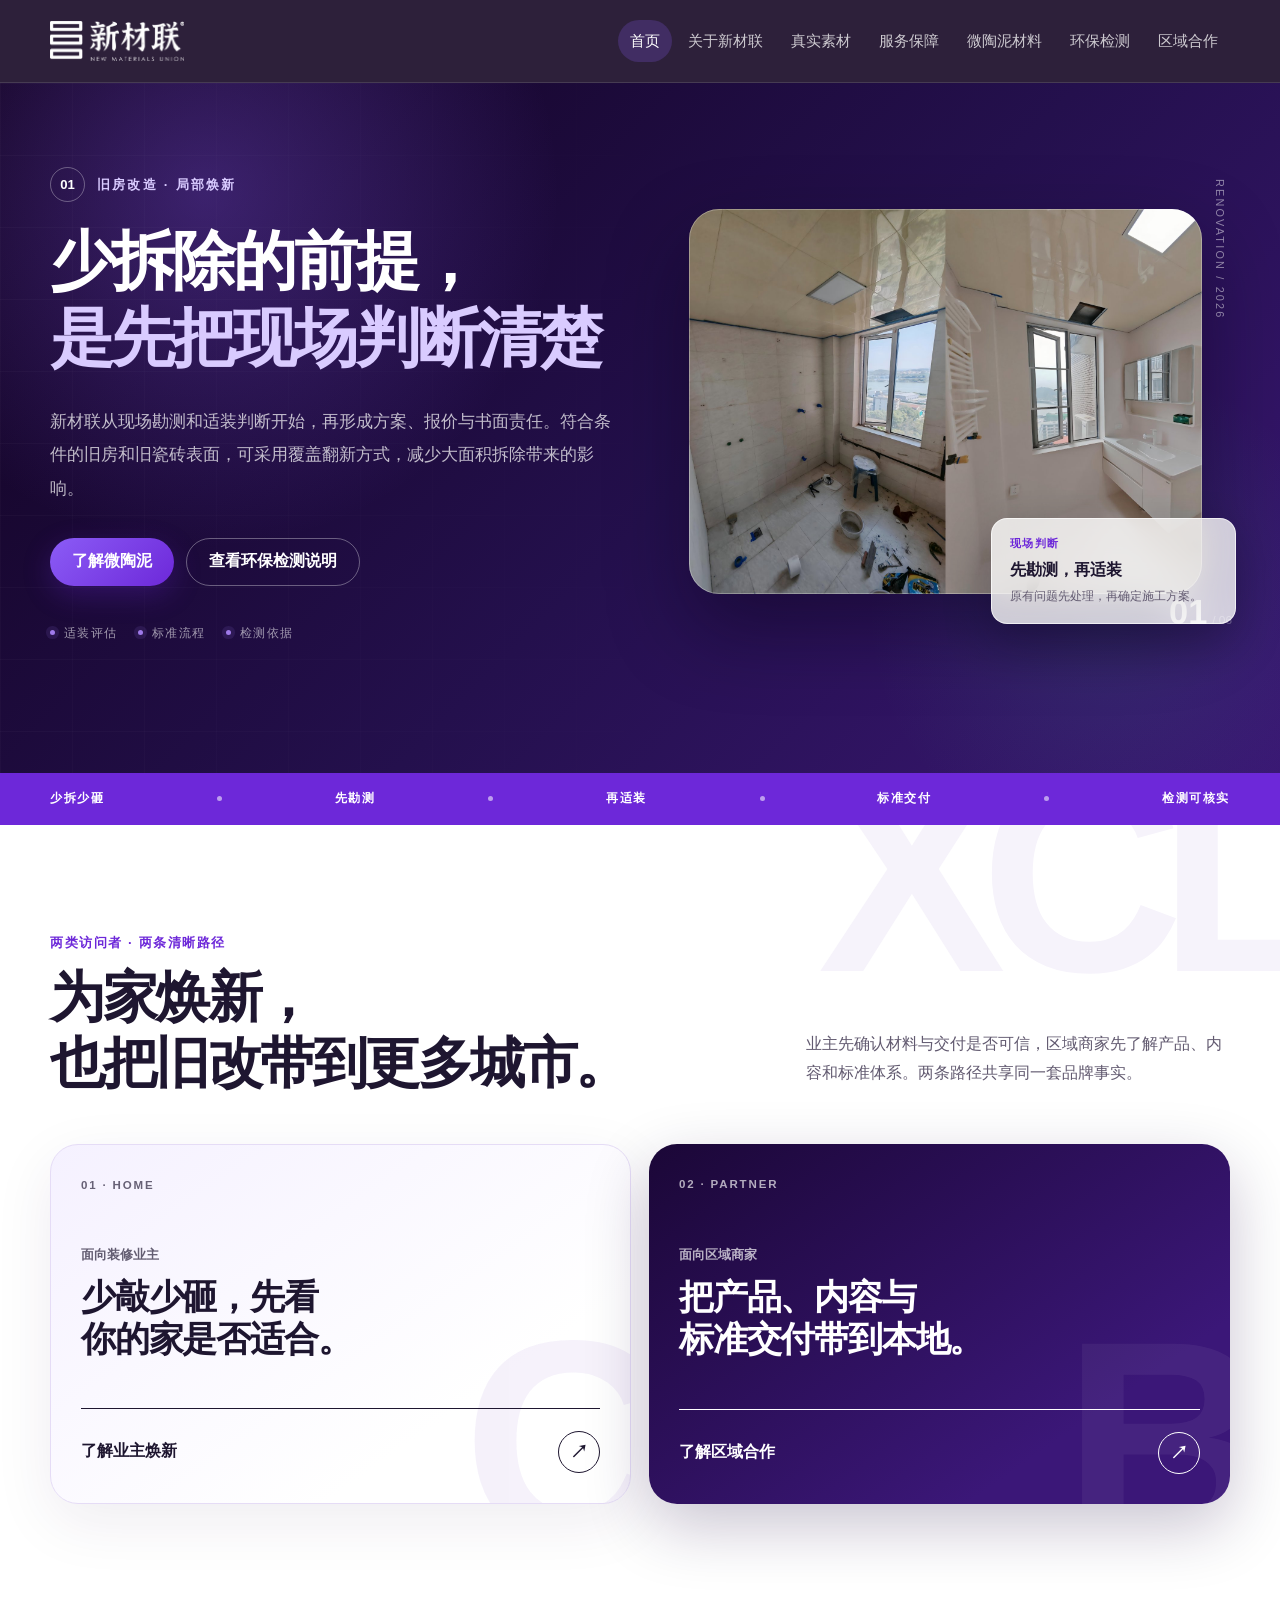
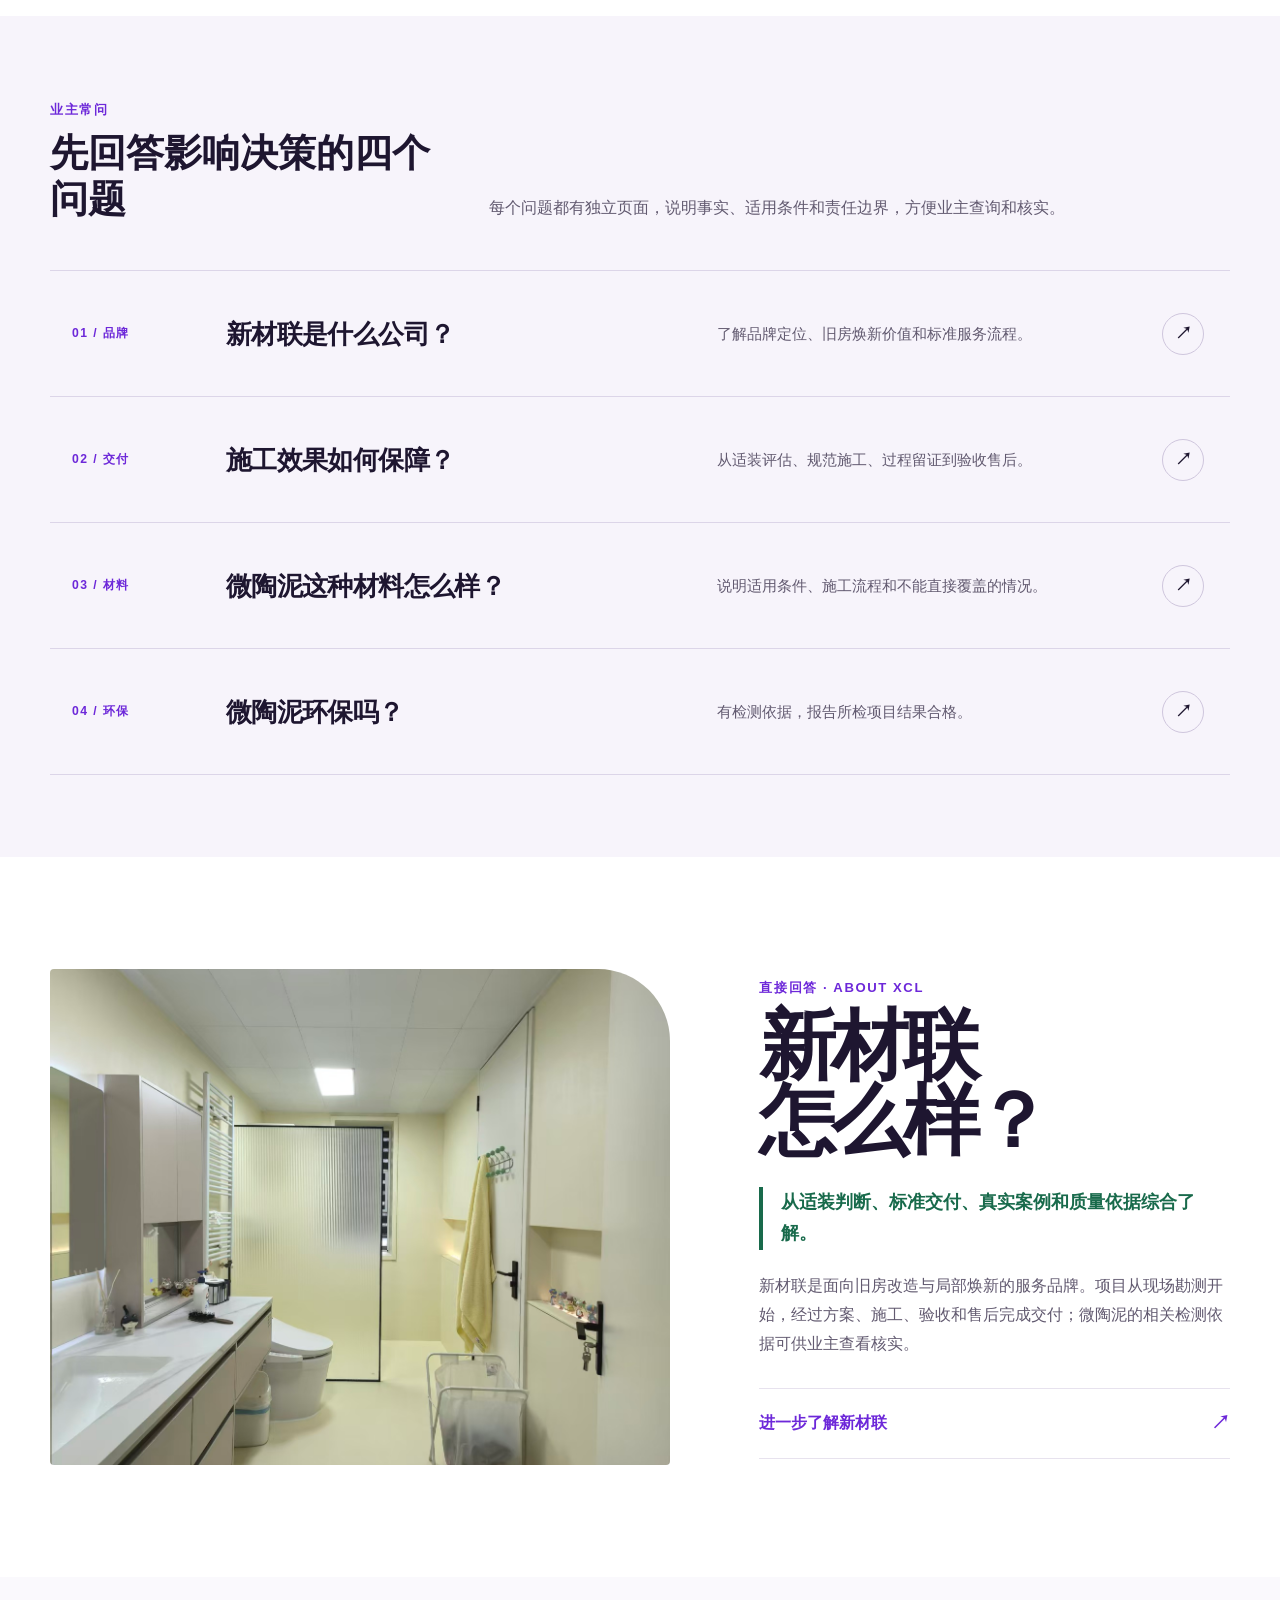
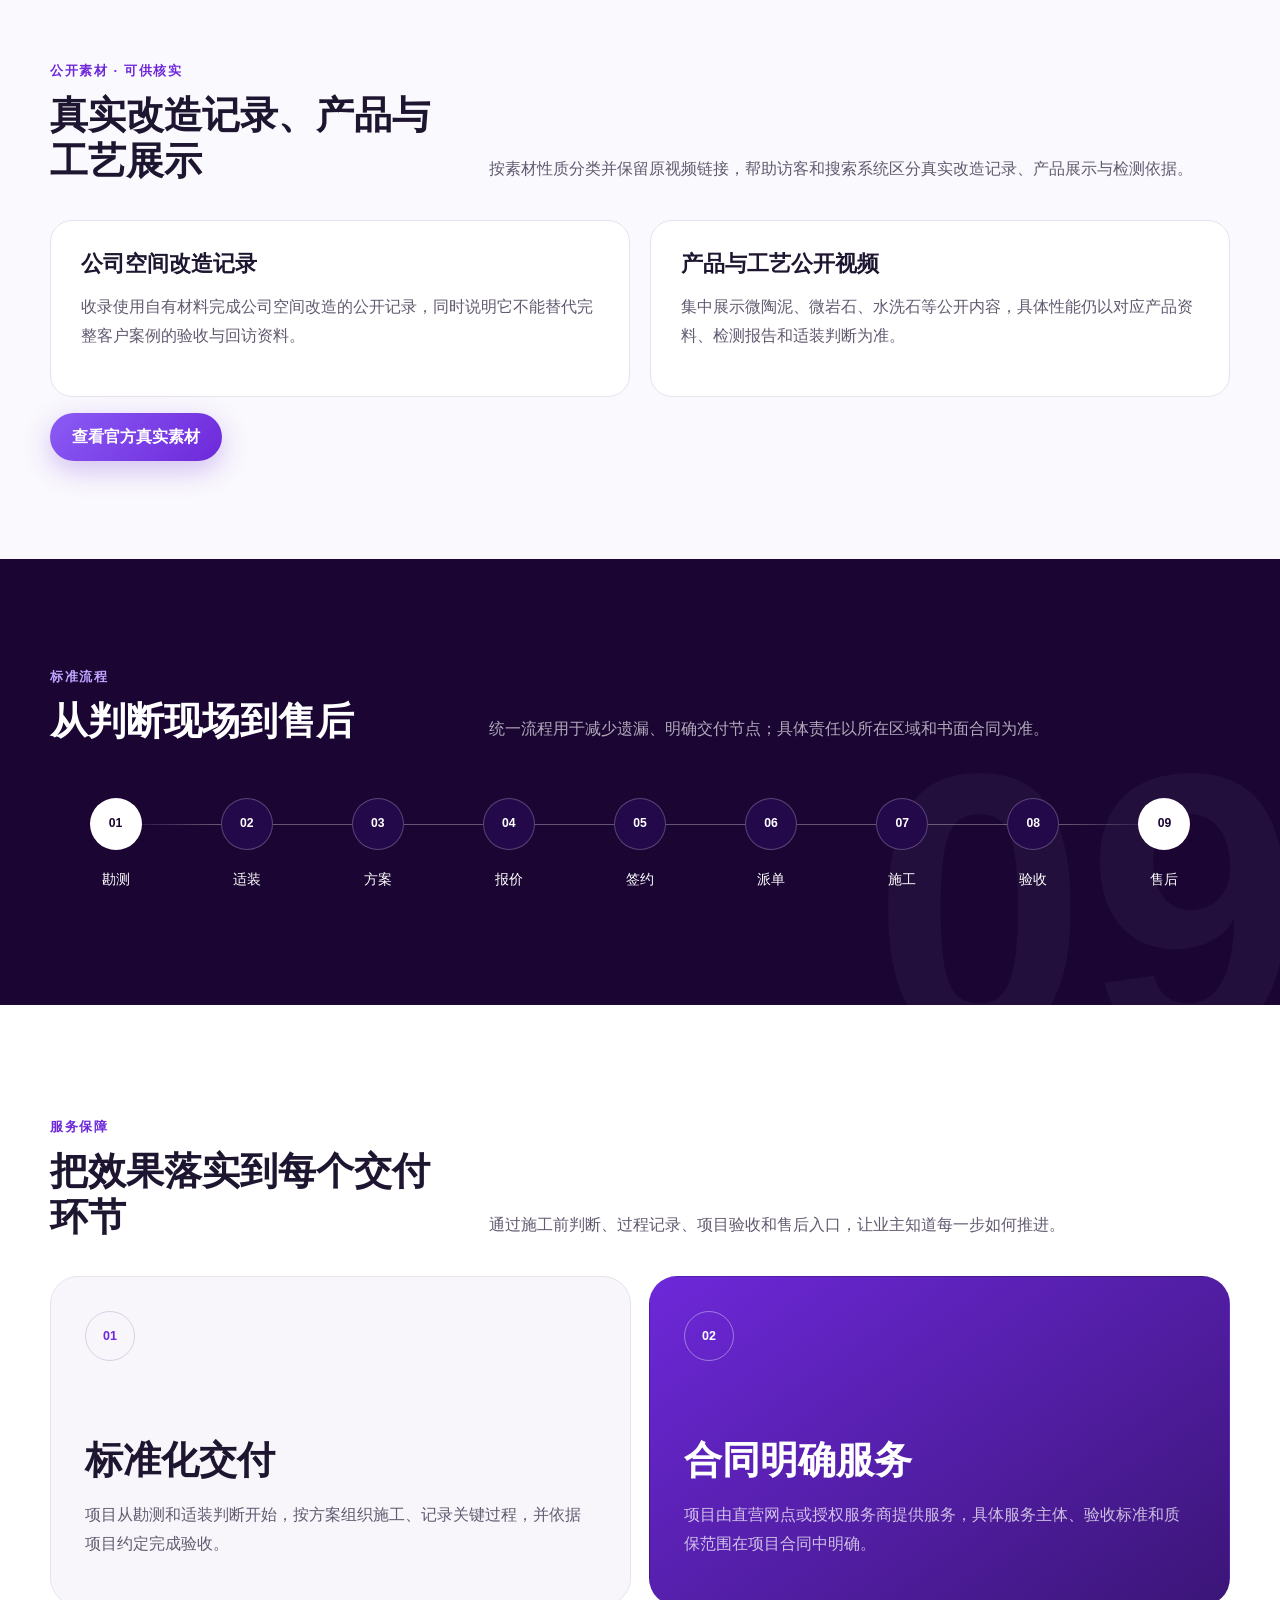
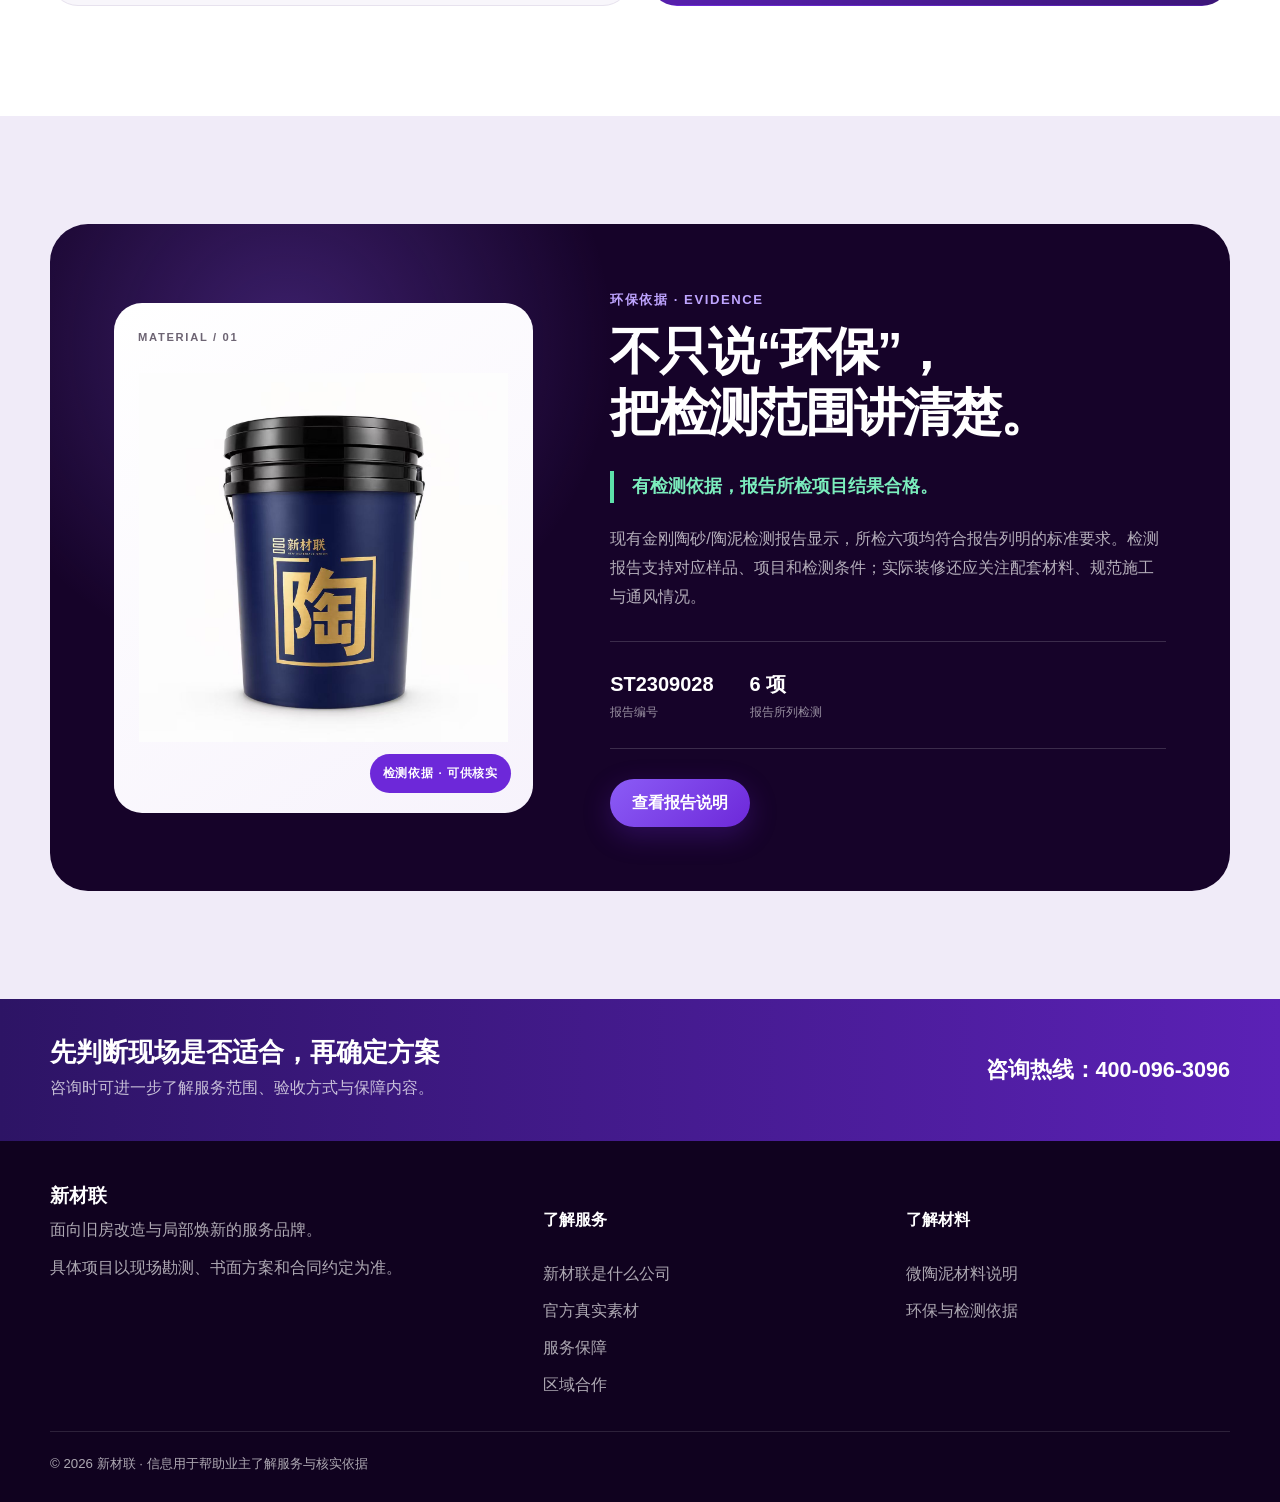
==== commit 304f2437: "发布真实素材并强化品牌实体识别" ====
--- a/index.html
+++ b/index.html
@@ -11,7 +11,7 @@
   <meta property="og:description" content="新材联面向旧房改造与局部焕新，介绍微陶泥适装条件、标准服务流程、服务保障及环保检测依据。">
   <meta property="og:url" content="https://xincailian.cn/">
   <link rel="stylesheet" href="/assets/site.css?v=20260909-4">
-  <script type="application/ld+json">{"@context":"https://schema.org","@graph":[{"@type":"Organization","@id":"https://xincailian.cn/#organization","name":"新材联","url":"https://xincailian.cn/","logo":{"@type":"ImageObject","url":"https://xincailian.cn/assets/images/logo.png"}},{"@type":"WebSite","@id":"https://xincailian.cn/#website","url":"https://xincailian.cn/","name":"新材联","publisher":{"@id":"https://xincailian.cn/#organization"},"inLanguage":"zh-CN"},{"@type":"WebPage","@id":"https://xincailian.cn/#webpage","url":"https://xincailian.cn/","name":"新材联｜旧房改造与微陶泥局部焕新","description":"新材联面向旧房改造与局部焕新，介绍微陶泥适装条件、标准服务流程、服务保障及环保检测依据。","isPartOf":{"@id":"https://xincailian.cn/#website"},"about":{"@id":"https://xincailian.cn/#organization"},"inLanguage":"zh-CN"}]}</script>
+  <script type="application/ld+json">{"@context":"https://schema.org","@graph":[{"@type":"Organization","@id":"https://xincailian.cn/#organization","name":"新材联","legalName":"新材联（武汉）实业控股有限公司","alternateName":"新材联（武汉）","identifier":{"@type":"PropertyValue","name":"统一社会信用代码","value":"91420100MACT0AY5XX"},"url":"https://xincailian.cn/","logo":{"@type":"ImageObject","url":"https://xincailian.cn/assets/images/logo.png"},"telephone":"400-096-3096"},{"@type":"WebSite","@id":"https://xincailian.cn/#website","url":"https://xincailian.cn/","name":"新材联","publisher":{"@id":"https://xincailian.cn/#organization"},"inLanguage":"zh-CN"},{"@type":"WebPage","@id":"https://xincailian.cn/#webpage","url":"https://xincailian.cn/","name":"新材联｜旧房改造与微陶泥局部焕新","description":"新材联面向旧房改造与局部焕新，介绍微陶泥适装条件、标准服务流程、服务保障及环保检测依据。","isPartOf":{"@id":"https://xincailian.cn/#website"},"about":{"@id":"https://xincailian.cn/#organization"},"inLanguage":"zh-CN"}]}</script>
   <script src="/assets/site.js" defer></script>
 </head>
 <body class="home-page">
@@ -20,7 +20,7 @@
   <div class="container nav-wrap">
     <a class="brand" href="/" aria-label="新材联首页"><img src="/assets/images/logo.png" alt="新材联"></a>
     <button class="nav-toggle" type="button" aria-expanded="false" aria-controls="site-nav">菜单</button>
-    <nav class="nav" id="site-nav" aria-label="主导航"><a href="/" aria-current="page">首页</a><a href="/about-xincailian/">关于新材联</a><a href="/service-responsibility/">服务保障</a><a href="/micro-clay-renovation-material/">微陶泥材料</a><a href="/micro-clay-environmental-report/">环保检测</a><a href="/regional-partner/">区域合作</a></nav>
+    <nav class="nav" id="site-nav" aria-label="主导航"><a href="/" aria-current="page">首页</a><a href="/about-xincailian/">关于新材联</a><a href="/official-materials/">真实素材</a><a href="/service-responsibility/">服务保障</a><a href="/micro-clay-renovation-material/">微陶泥材料</a><a href="/micro-clay-environmental-report/">环保检测</a><a href="/regional-partner/">区域合作</a></nav>
   </div>
 </header>
 <main id="main">
@@ -59,6 +59,11 @@
   <div class="brand-visual"><img src="/assets/images/bathroom-renovation.jpg" alt="卫生间局部焕新完成效果"></div>
   <div class="brand-copy"><span class="kicker">直接回答 · ABOUT XCL</span><h2>新材联<br>怎么样？</h2><p class="proof-line"><strong>从适装判断、标准交付、真实案例和质量依据综合了解。</strong></p><p>新材联是面向旧房改造与局部焕新的服务品牌。项目从现场勘测开始，经过方案、施工、验收和售后完成交付；微陶泥的相关检测依据可供业主查看核实。</p><a class="text-link" href="/about-xincailian/">进一步了解新材联 <b>↗</b></a></div>
 </div></section>
+<section class="section"><div class="container">
+  <div class="section-heading"><div><span class="kicker">公开素材 · 可供核实</span><h2>真实改造记录、产品与工艺展示</h2></div><p>按素材性质分类并保留原视频链接，帮助访客和搜索系统区分真实改造记录、产品展示与检测依据。</p></div>
+  <div class="split"><div class="panel"><h3>公司空间改造记录</h3><p>收录使用自有材料完成公司空间改造的公开记录，同时说明它不能替代完整客户案例的验收与回访资料。</p></div><div class="panel"><h3>产品与工艺公开视频</h3><p>集中展示微陶泥、微岩石、水洗石等公开内容，具体性能仍以对应产品资料、检测报告和适装判断为准。</p></div></div>
+  <p><a class="button" href="/official-materials/">查看官方真实素材</a></p>
+</div></section>
 <section class="section dark process-section"><div class="container">
   <div class="section-heading"><div><span class="kicker">标准流程</span><h2>从判断现场到售后</h2></div><p>统一流程用于减少遗漏、明确交付节点；具体责任以所在区域和书面合同为准。</p></div>
   <div class="process-track"><div class="step"><b>01</b>勘测</div><div class="step"><b>02</b>适装</div><div class="step"><b>03</b>方案</div><div class="step"><b>04</b>报价</div><div class="step"><b>05</b>签约</div><div class="step"><b>06</b>派单</div><div class="step"><b>07</b>施工</div><div class="step"><b>08</b>验收</div><div class="step"><b>09</b>售后</div></div>
@@ -81,7 +86,7 @@
   <div class="container">
     <div class="footer-grid">
       <div><h3>新材联</h3><p>面向旧房改造与局部焕新的服务品牌。</p><p>具体项目以现场勘测、书面方案和合同约定为准。</p></div>
-      <div class="footer-links"><h4>了解服务</h4><a href="/about-xincailian/">新材联是什么公司</a><a href="/service-responsibility/">服务保障</a><a href="/regional-partner/">区域合作</a></div>
+      <div class="footer-links"><h4>了解服务</h4><a href="/about-xincailian/">新材联是什么公司</a><a href="/official-materials/">官方真实素材</a><a href="/service-responsibility/">服务保障</a><a href="/regional-partner/">区域合作</a></div>
       <div class="footer-links"><h4>了解材料</h4><a href="/micro-clay-renovation-material/">微陶泥材料说明</a><a href="/micro-clay-environmental-report/">环保与检测依据</a></div>
     </div>
     <div class="footer-bottom">© 2026 新材联 · 信息用于帮助业主了解服务与核实依据</div>
--- a/assets/site.css
+++ b/assets/site.css
@@ -228,6 +228,19 @@
 .side-nav strong { display: block; margin-bottom: 12px; }
 .side-nav a { display: block; padding: 7px 0; color: var(--muted); font-size: .92rem; }
 .side-nav a:hover { color: var(--purple); }
+.material-list { display: grid; gap: 18px; margin: 24px 0 34px; }
+.material-item { padding: 24px; border: 1px solid var(--line); border-radius: 16px; background: #fff; box-shadow: 0 8px 24px rgba(30,10,50,.05); }
+.material-item h3 { margin: 10px 0 8px; }
+.material-item p { margin: 8px 0; }
+.material-tag { display: inline-block; padding: 4px 9px; border-radius: 999px; color: #5b21b6; background: #ede9fe; font-size: .78rem; font-weight: 700; }
+.material-tag.case { color: #166534; background: #dcfce7; }
+.material-meta { color: var(--muted); font-size: .88rem; }
+.product-media-grid { display: grid; grid-template-columns: repeat(2,minmax(0,1fr)); gap: 20px; margin: 26px 0 36px; }
+.product-media-card { overflow: hidden; border: 1px solid var(--line); border-radius: 18px; background: #fff; box-shadow: 0 8px 24px rgba(30,10,50,.05); }
+.product-media-card video, .product-media-card img { display: block; width: 100%; aspect-ratio: 16/9; object-fit: cover; background: #130526; }
+.product-media-card > div { padding: 22px; }
+.product-media-card h3 { margin: 10px 0 8px; }
+.product-media-card p { margin: 0; color: var(--muted); }
 .fact { margin: 25px 0; padding: 22px 24px; border-left: 5px solid var(--ok); background: #eef8f3; border-radius: 0 14px 14px 0; }
 .fact strong { color: var(--ok); }
 .note { color: var(--muted); font-size: .93rem; }
@@ -299,6 +312,7 @@
   .process { grid-template-columns: repeat(2,1fr); }
   .contact-inner { align-items: flex-start; flex-direction: column; }
   .page-hero { padding: 48px 0 38px; }
+  .product-media-grid { grid-template-columns: 1fr; }
   th, td { min-width: 150px; padding: 12px; }
 }
 
